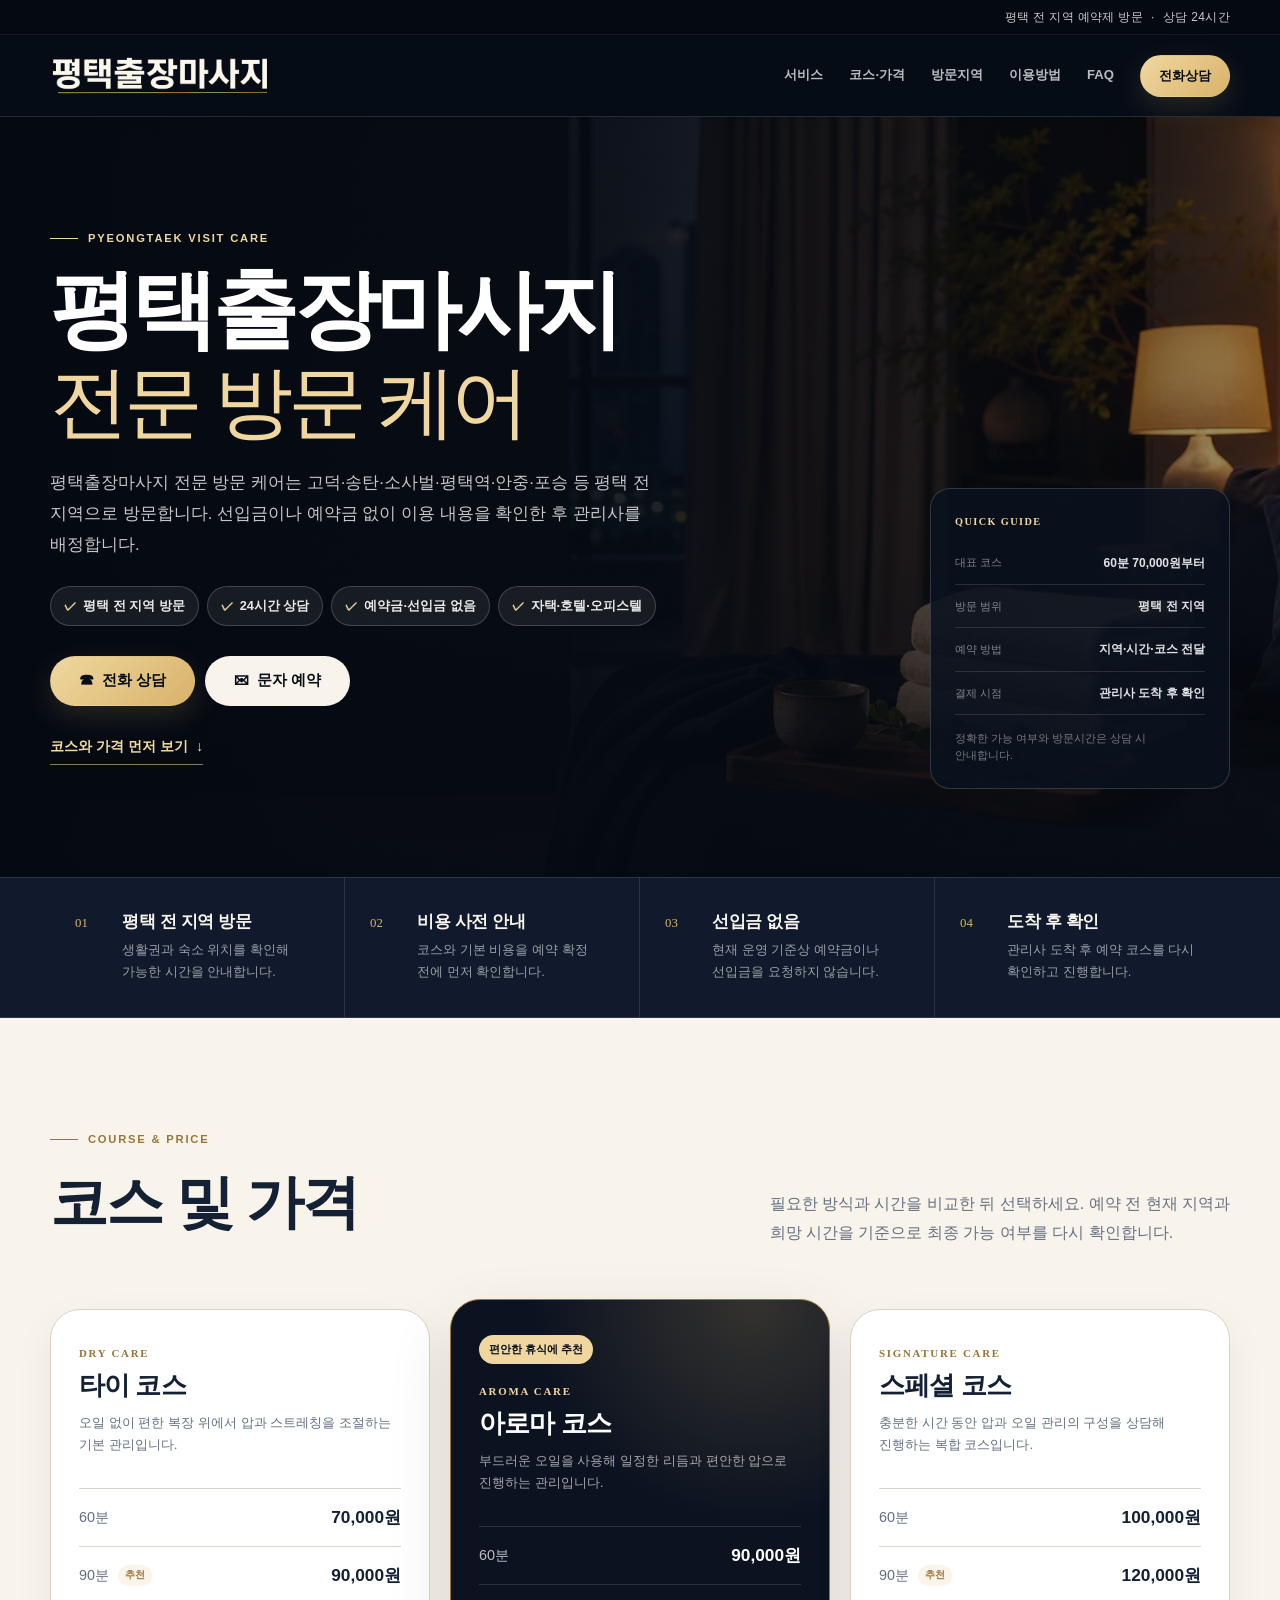
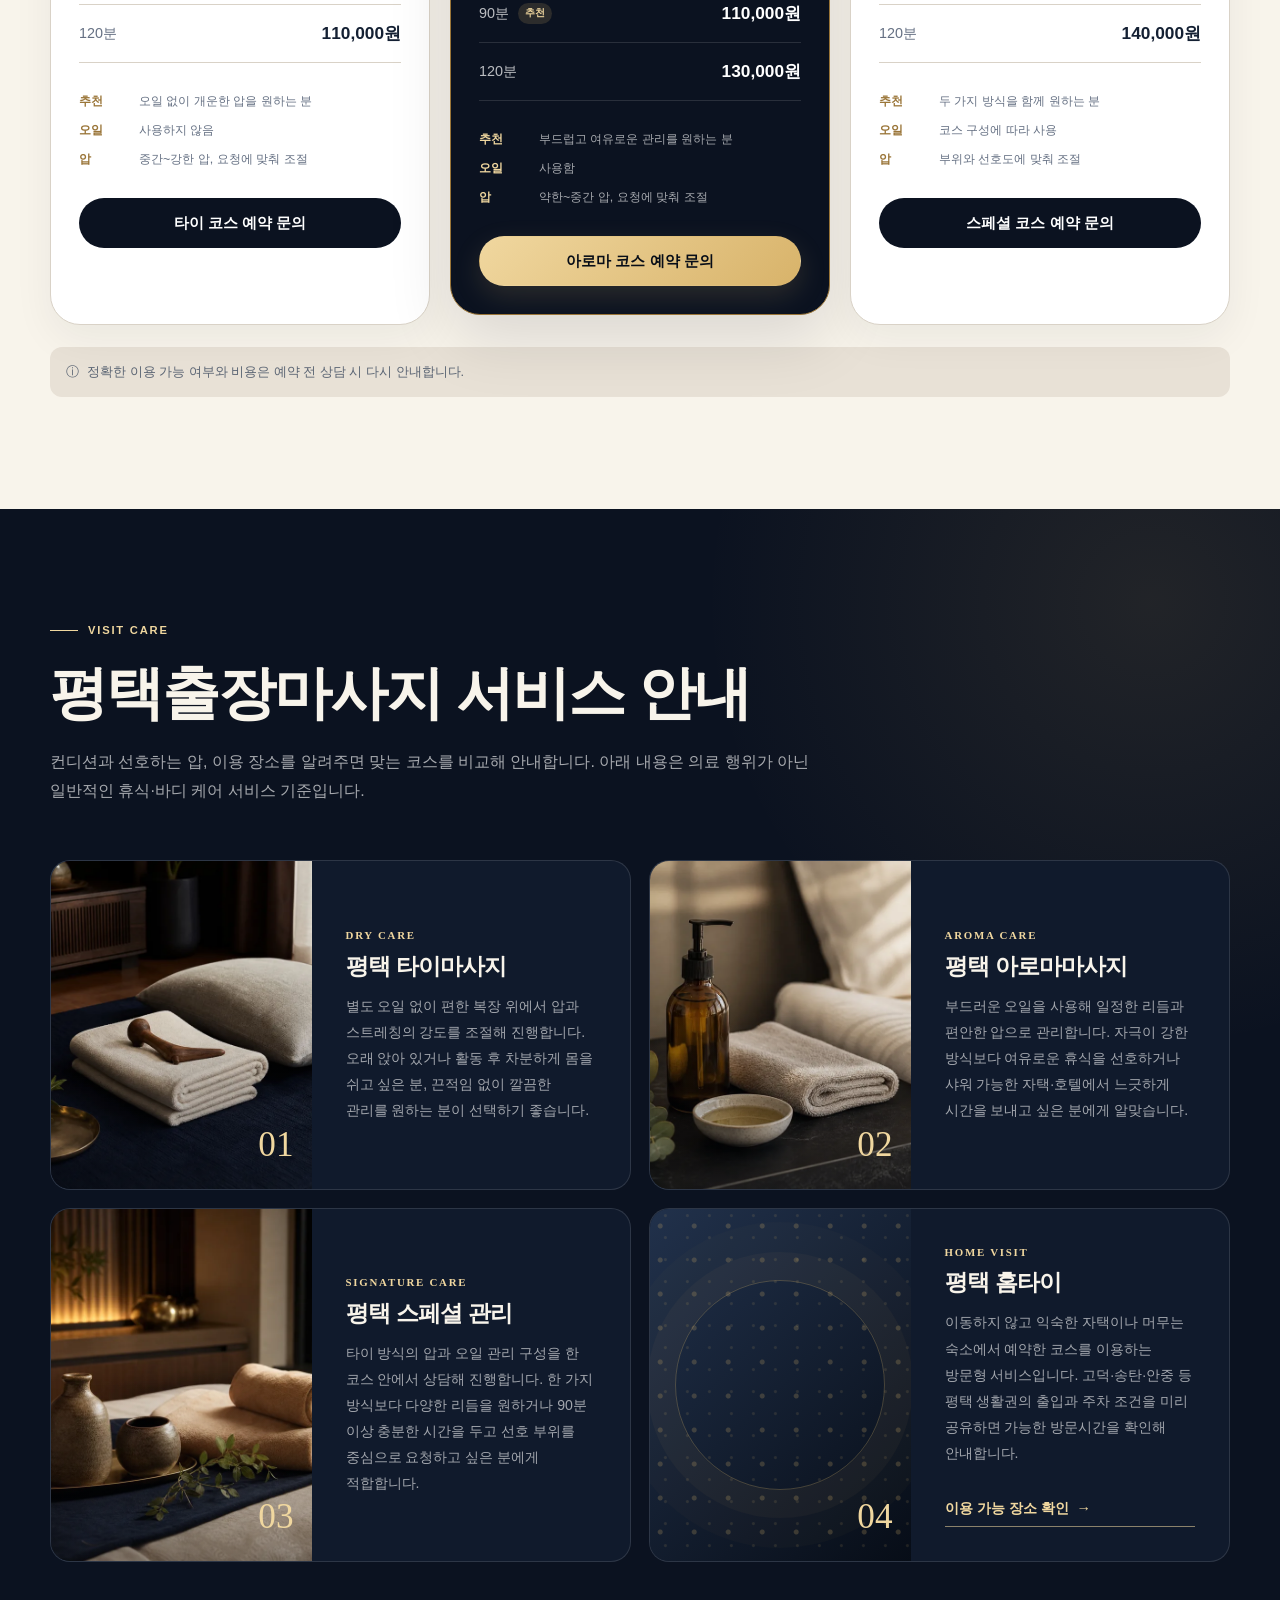
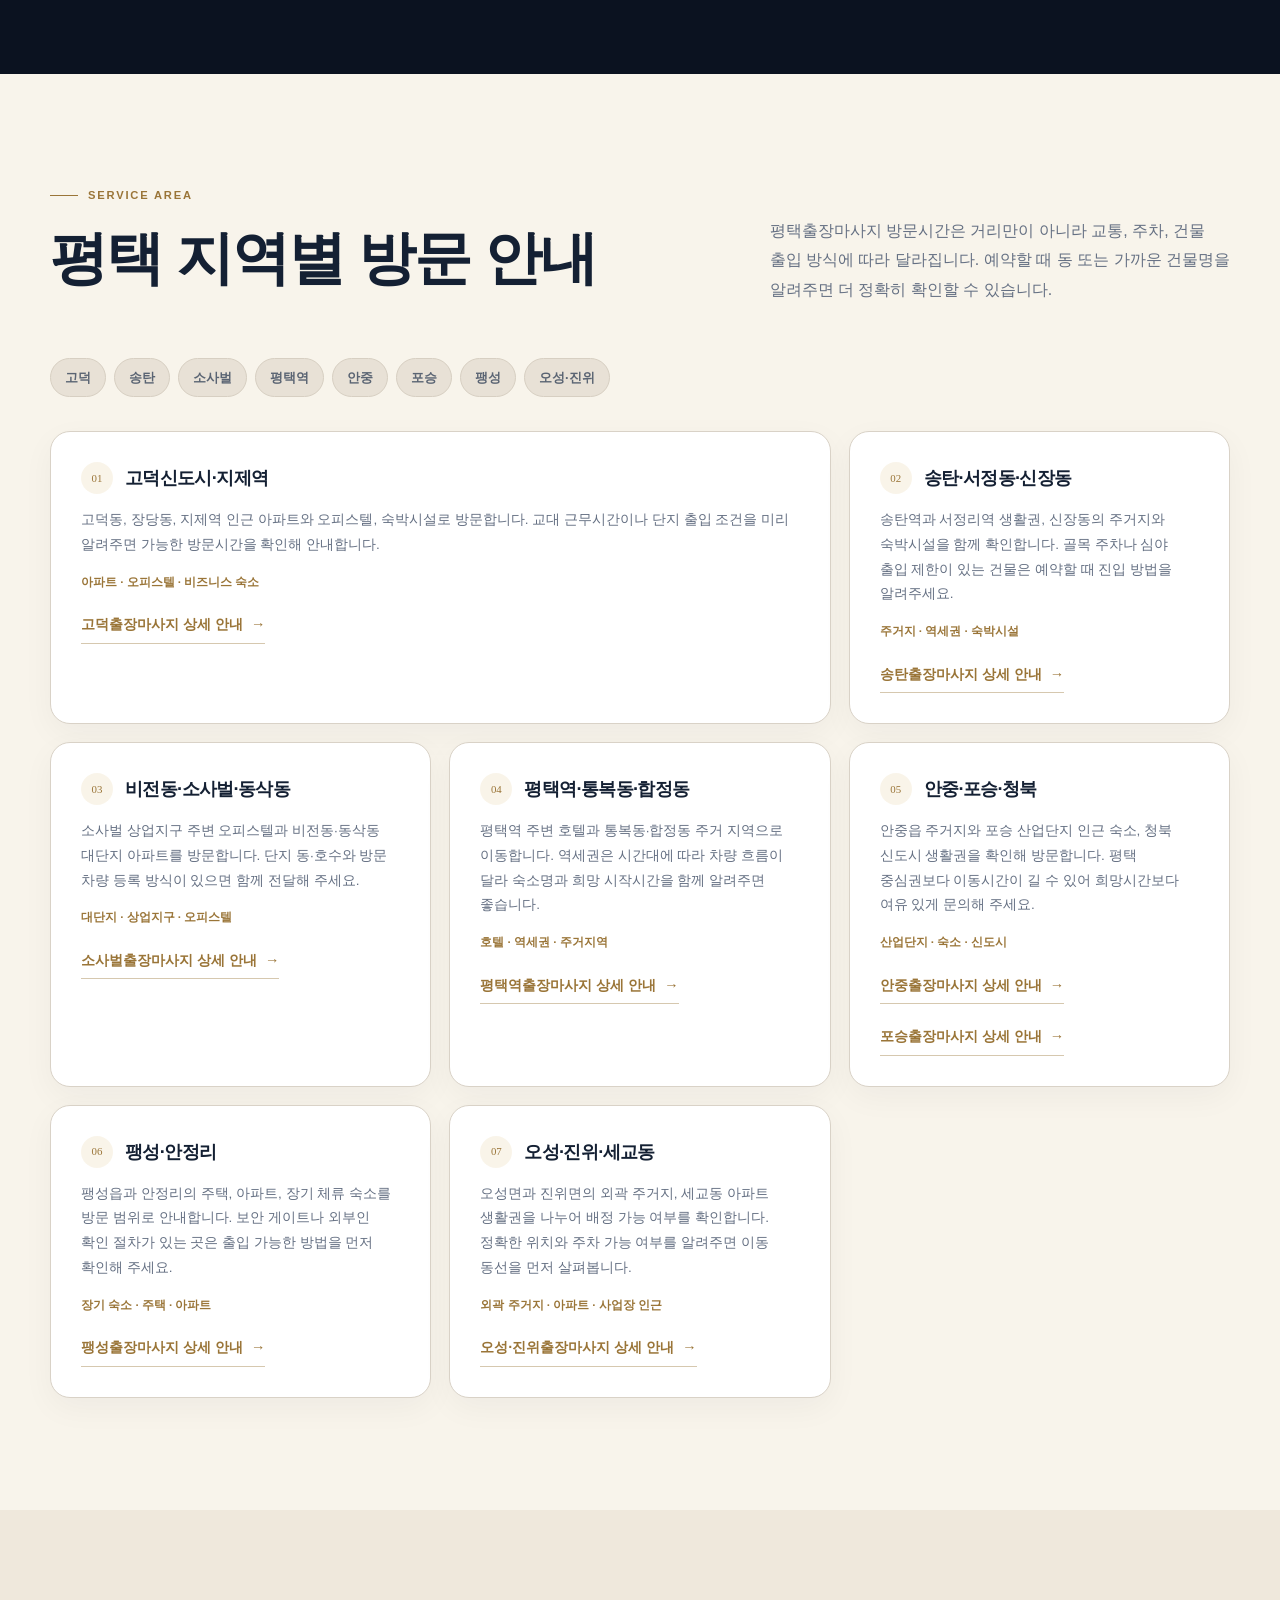
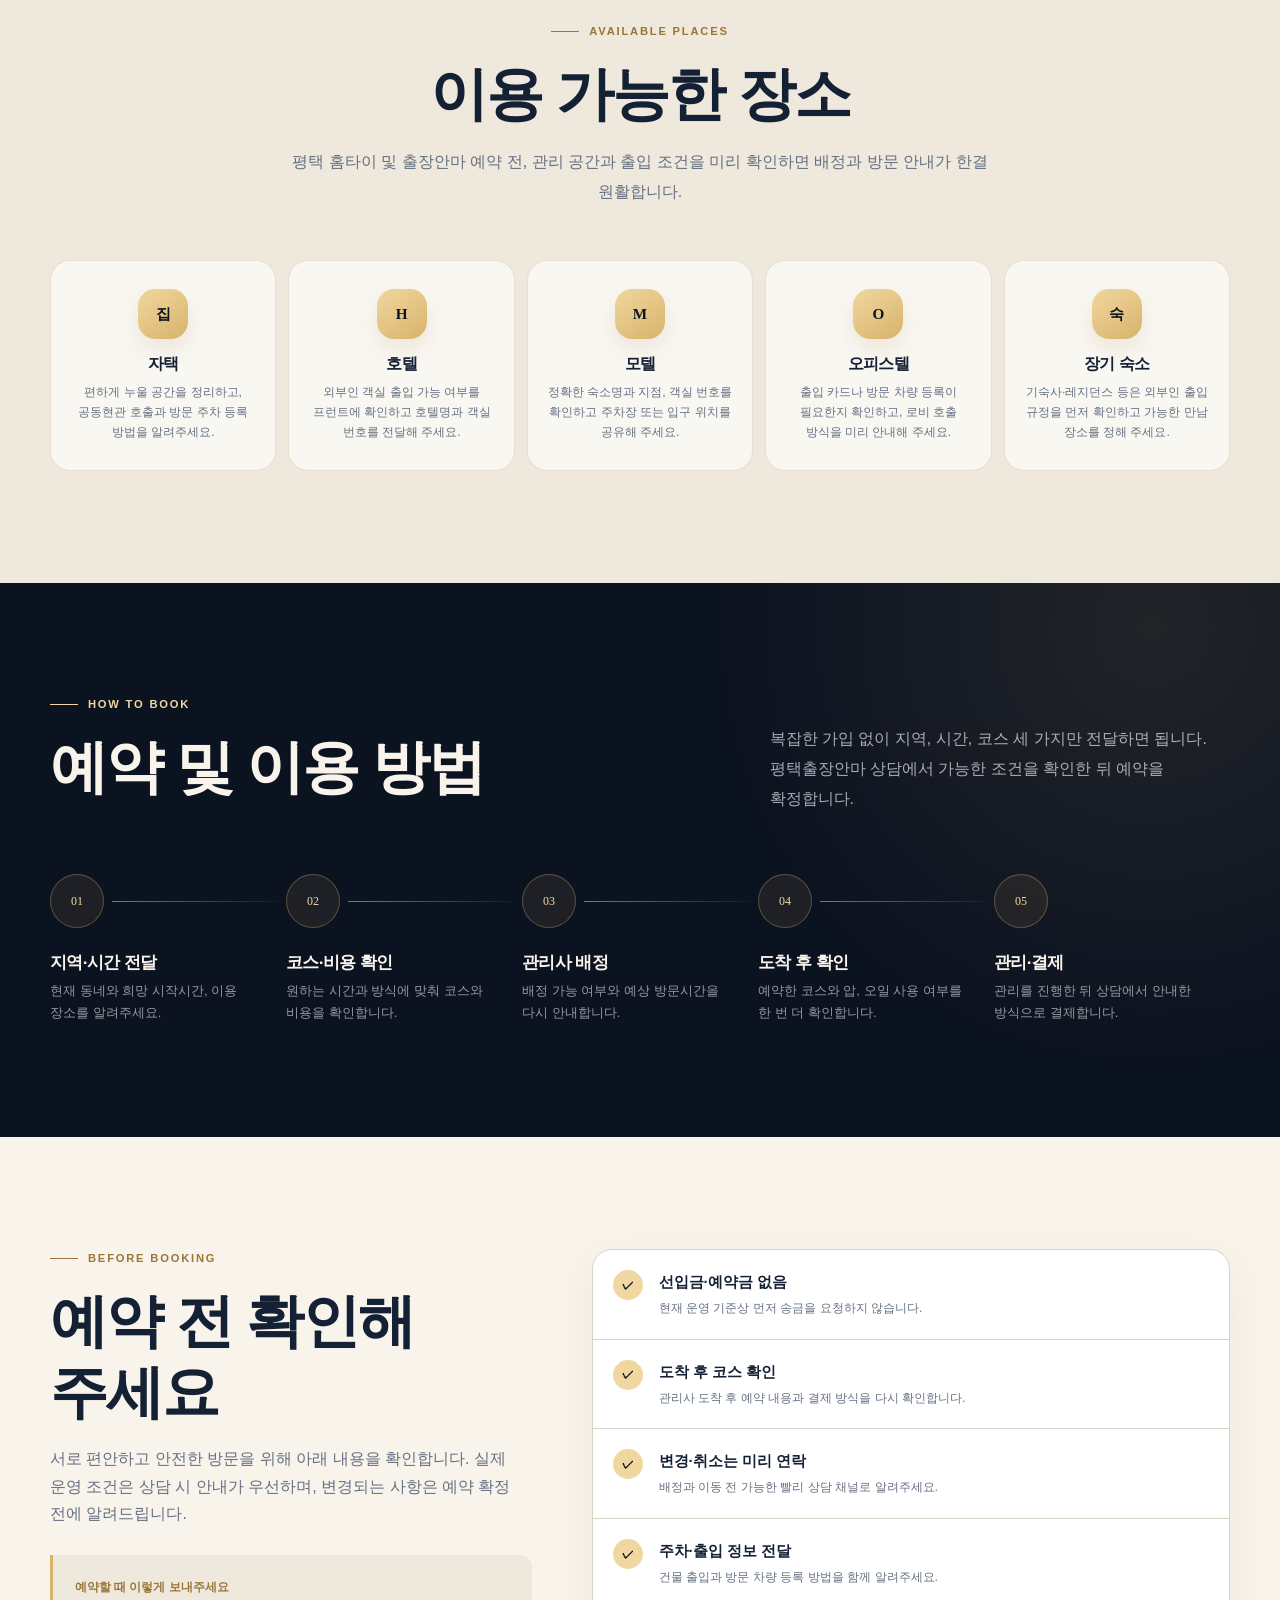
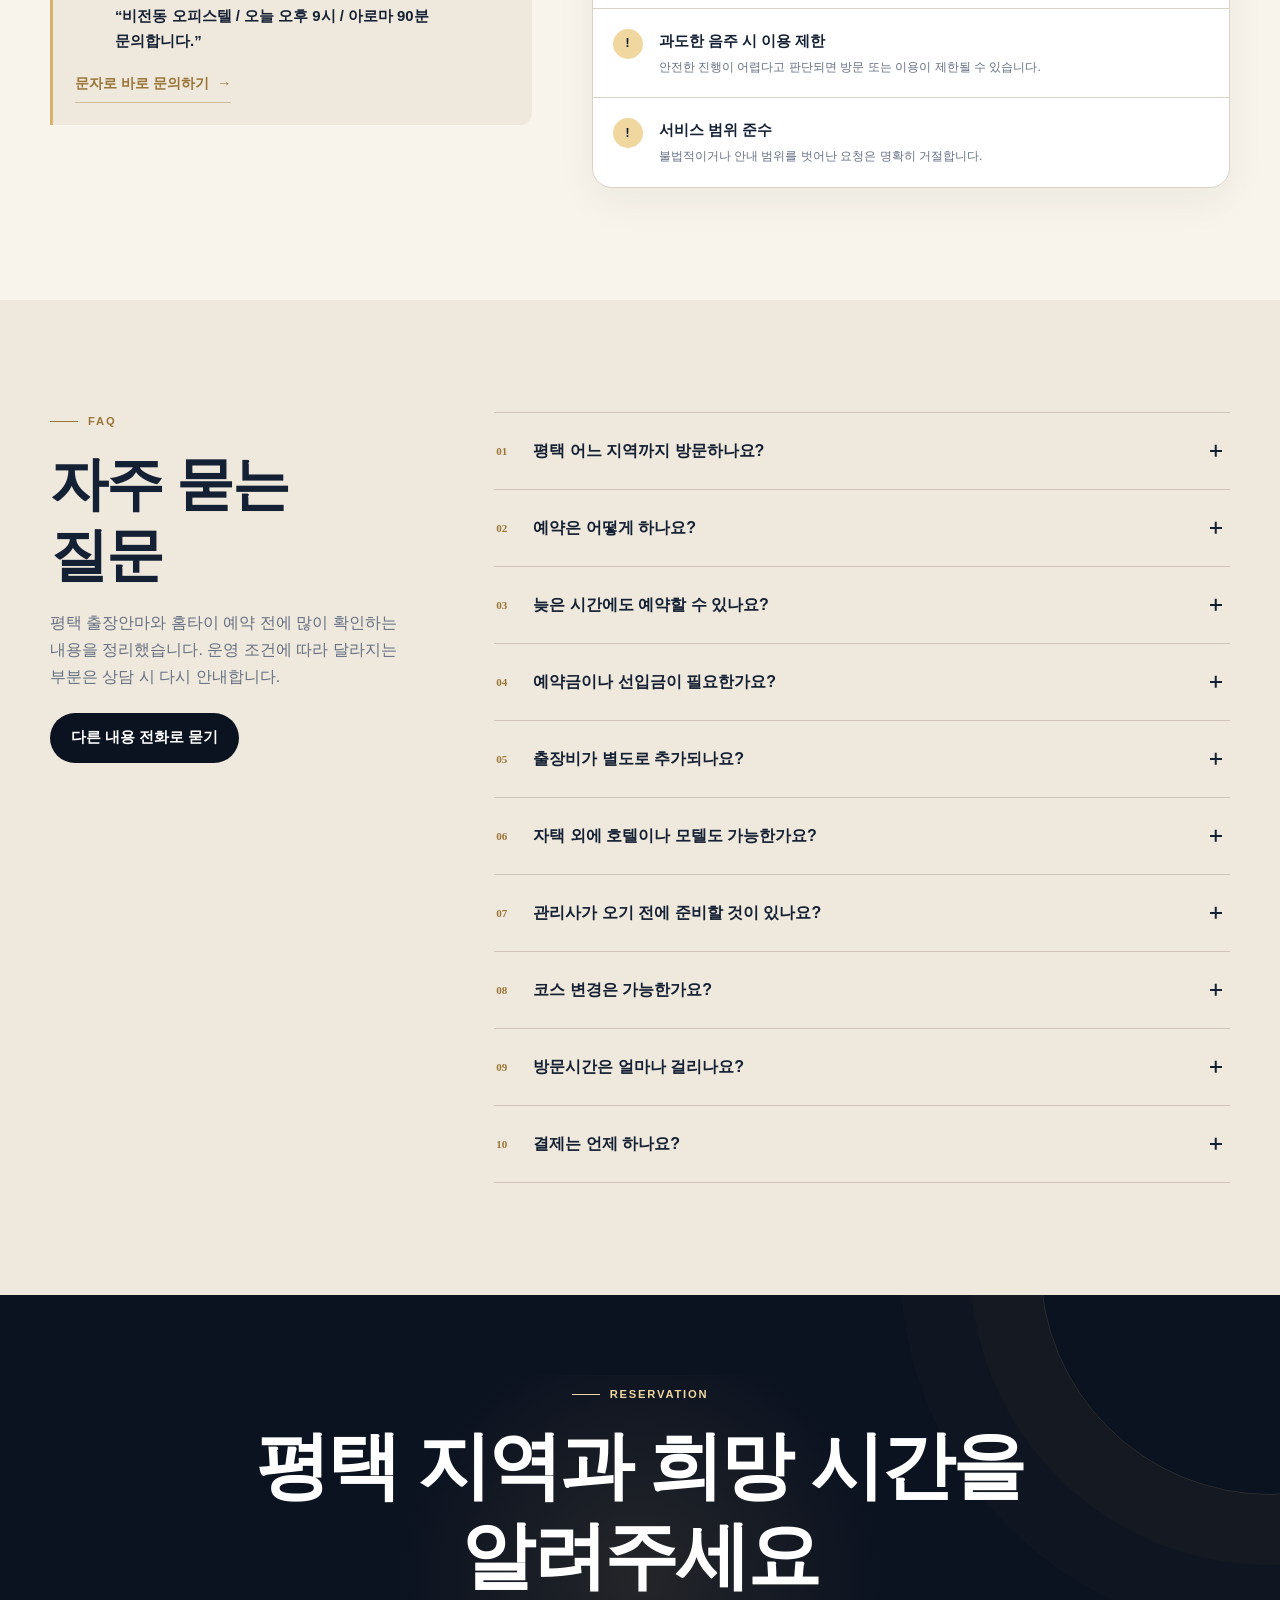
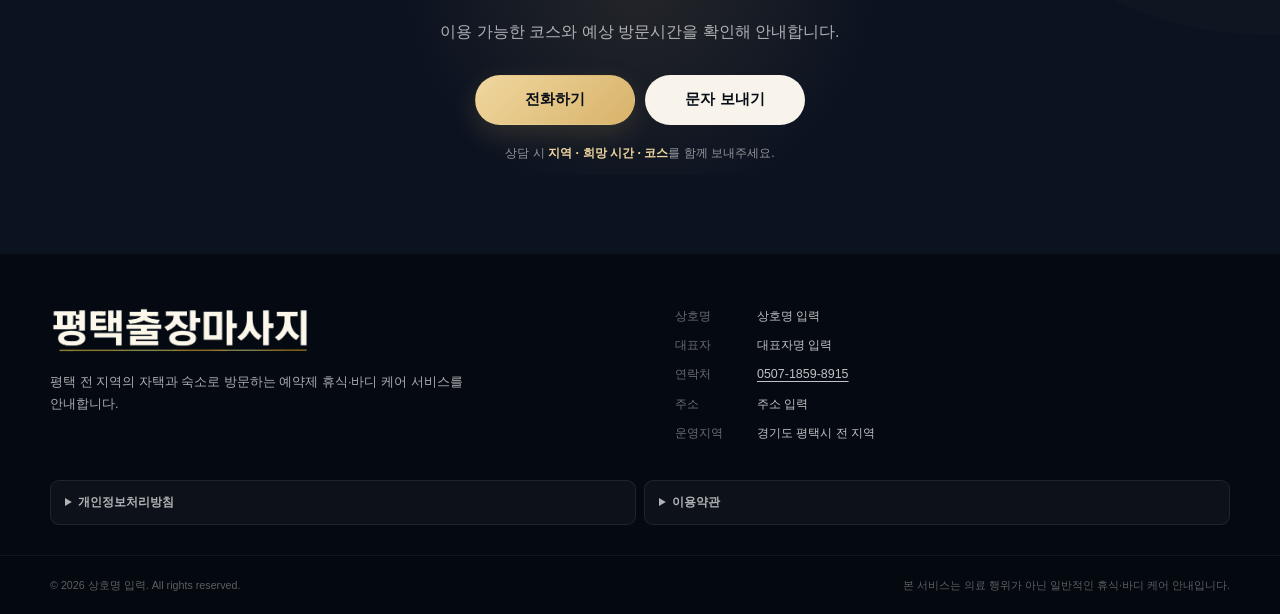
==== index.html @ 3d98370f "Use ptvisitcare.kr as primary domain" ====
<!doctype html>
<html lang="ko">
<head>
  <meta charset="utf-8">
  <meta name="viewport" content="width=device-width, initial-scale=1">
  <title>평택출장마사지 | 고덕·송탄·안중 출장안마·홈타이</title>
  <meta name="description" content="평택출장마사지 전문 방문 케어. 고덕, 송탄, 소사벌, 평택역, 안중, 포승 등 평택 전 지역으로 방문하며 코스와 비용, 이용 절차를 예약 전에 안내합니다.">
  <meta name="robots" content="index, follow, max-image-preview:large">
  <meta name="theme-color" content="#0b1220">
  <meta name="format-detection" content="telephone=no">
  <link rel="canonical" href="https://ptvisitcare.kr/">
  <link rel="alternate" hreflang="ko-KR" href="https://ptvisitcare.kr/">

  <meta property="og:type" content="website">
  <meta property="og:locale" content="ko_KR">
  <meta property="og:site_name" content="평택출장마사지">
  <meta property="og:title" content="평택출장마사지 | 고덕·송탄·안중 출장안마·홈타이">
  <meta property="og:description" content="평택 전 지역 방문 케어의 코스, 비용과 예약 절차를 한눈에 확인하세요.">
  <meta property="og:url" content="https://ptvisitcare.kr/">
  <meta property="og:image" content="https://ptvisitcare.kr/images/hero.webp">
  <meta property="og:image:width" content="1600">
  <meta property="og:image:height" content="900">
  <meta property="og:image:alt" content="딥 네이비 패브릭과 수건이 정돈된 차분한 방문 케어 공간">
  <meta name="twitter:card" content="summary_large_image">
  <meta name="twitter:title" content="평택출장마사지 전문 방문 케어">
  <meta name="twitter:description" content="평택 전 지역 방문, 코스와 비용 사전 안내, 예약금·선입금 없음.">
  <meta name="twitter:image" content="https://ptvisitcare.kr/images/hero.webp">

  <link rel="icon" href="favicon.svg" type="image/svg+xml">
  <link rel="manifest" href="manifest.webmanifest">
  <link rel="preload" href="images/hero.webp" as="image" type="image/webp" fetchpriority="high">
  <link rel="stylesheet" href="css/style.css?v=20260730-5">
  <script src="js/main.js?v=20260730-5" defer></script>

  <script type="application/ld+json" id="structured-data">
  {
    "@context": "https://schema.org",
    "@graph": [
      {
        "@type": "Organization",
        "@id": "https://ptvisitcare.kr/#organization",
        "name": "상호명 입력",
        "url": "https://ptvisitcare.kr/",
        "telephone": "0507-1859-8915",
        "address": {
          "@type": "PostalAddress",
          "streetAddress": "주소 입력",
          "addressLocality": "평택시",
          "addressRegion": "경기도",
          "addressCountry": "KR"
        }
      },
      {
        "@type": "WebSite",
        "@id": "https://ptvisitcare.kr/#website",
        "url": "https://ptvisitcare.kr/",
        "name": "평택출장마사지",
        "inLanguage": "ko-KR",
        "publisher": { "@id": "https://ptvisitcare.kr/#organization" }
      },
      {
        "@type": "Service",
        "@id": "https://ptvisitcare.kr/#service",
        "name": "평택출장마사지 방문 케어",
        "serviceType": "출장 마사지 및 방문 케어",
        "description": "고덕, 송탄, 소사벌, 평택역, 안중, 포승 등 평택 지역의 자택과 숙박시설로 방문하는 예약제 케어 서비스입니다.",
        "url": "https://ptvisitcare.kr/",
        "provider": { "@id": "https://ptvisitcare.kr/#organization" },
        "areaServed": {
          "@type": "City",
          "name": "평택시"
        },
        "audience": {
          "@type": "PeopleAudience",
          "requiredMinAge": 19
        }
      },
      {
        "@type": "FAQPage",
        "@id": "https://ptvisitcare.kr/#faq",
        "mainEntity": [
          {
            "@type": "Question",
            "name": "평택 어느 지역까지 방문하나요?",
            "acceptedAnswer": { "@type": "Answer", "text": "평택출장마사지의 기본 방문 범위는 고덕신도시, 송탄, 소사벌, 평택역, 안중, 포승을 포함한 평택 전 지역입니다. 외곽 지역은 현재 위치와 희망 시간을 알려주시면 가능 여부를 확인합니다." }
          },
          {
            "@type": "Question",
            "name": "예약은 어떻게 하나요?",
            "acceptedAnswer": { "@type": "Answer", "text": "전화 또는 문자로 현재 지역, 희망 시간, 원하는 코스를 전달해 주세요. 이용 가능 여부와 비용, 예상 방문시간을 확인한 뒤 예약을 확정합니다." }
          },
          {
            "@type": "Question",
            "name": "늦은 시간에도 예약할 수 있나요?",
            "acceptedAnswer": { "@type": "Answer", "text": "상담은 24시간 가능하도록 운영할 예정이며, 실제 방문 가능 여부는 시간대와 지역, 당일 배정 상황에 따라 달라질 수 있습니다. 늦은 시간에는 출입과 주차 조건도 함께 알려주세요." }
          },
          {
            "@type": "Question",
            "name": "예약금이나 선입금이 필요한가요?",
            "acceptedAnswer": { "@type": "Answer", "text": "현재 안내 기준으로 예약금과 선입금은 받지 않으며 관리사 도착 후 코스를 다시 확인합니다. 실제 결제 방식은 예약 상담 시 최종 안내를 확인해 주세요." }
          },
          {
            "@type": "Question",
            "name": "출장비가 별도로 추가되나요?",
            "acceptedAnswer": { "@type": "Answer", "text": "평택 기본 방문 지역의 비용 조건은 상담 시 코스 가격과 함께 안내합니다. 외곽이나 특수한 이동 조건이 있는 경우 추가 비용 여부를 예약 확정 전에 먼저 알려드립니다." }
          },
          {
            "@type": "Question",
            "name": "자택 외에 호텔이나 모텔도 가능한가요?",
            "acceptedAnswer": { "@type": "Answer", "text": "자택, 호텔, 모텔, 오피스텔과 장기 숙소에서 이용할 수 있습니다. 숙박시설은 외부인 출입 가능 여부와 객실 번호, 로비 호출 방법을 미리 확인해 주세요." }
          },
          {
            "@type": "Question",
            "name": "관리사가 오기 전에 준비할 것이 있나요?",
            "acceptedAnswer": { "@type": "Answer", "text": "편안히 이용할 수 있는 공간과 실내 온도를 준비하고, 주차 또는 출입 방법을 전달해 주세요. 아로마 코스라면 샤워 가능 여부와 오일 사용이 가능한 환경인지 확인하면 좋습니다." }
          },
          {
            "@type": "Question",
            "name": "코스 변경은 가능한가요?",
            "acceptedAnswer": { "@type": "Answer", "text": "배정과 준비 상황에 따라 방문 전에 코스를 변경할 수 있습니다. 시간 연장이나 오일 코스로의 변경을 원하면 관리사 출발 전 상담 채널로 요청해 주세요." }
          },
          {
            "@type": "Question",
            "name": "방문시간은 얼마나 걸리나요?",
            "acceptedAnswer": { "@type": "Answer", "text": "방문시간은 출발 위치, 교통, 기상, 관리사 배정 상황에 따라 달라집니다. 예약 시 예상 시간을 안내하고 이동 상황에 변동이 생기면 다시 알려드립니다." }
          },
          {
            "@type": "Question",
            "name": "결제는 언제 하나요?",
            "acceptedAnswer": { "@type": "Answer", "text": "현재 안내 기준은 관리사 도착 후 예약한 코스를 확인하고, 관리가 끝난 뒤 상담 시 안내된 방식으로 결제하는 것입니다. 가능한 결제 수단은 예약 전에 확인해 주세요." }
          }
        ]
      }
    ]
  }
  </script>
</head>
<body>
  <a class="skip-link" href="#main-content">본문 바로가기</a>
  <div class="site-notice" role="note">
    <div class="container site-notice__inner">
      <span>평택 전 지역 예약제 방문</span>
      <span aria-hidden="true">·</span>
      <span>상담 24시간</span>
    </div>
  </div>

  <header class="site-header" data-header>
    <div class="container header-inner">
      <a class="brand" href="#top" aria-label="평택출장마사지 홈">
        <img class="brand-logo" src="images/logo-pyeongtaek.png" width="1200" height="221" alt="평택출장마사지">
      </a>

      <button class="menu-toggle" type="button" aria-expanded="false" aria-controls="primary-navigation" aria-label="메뉴 열기" data-menu-toggle>
        <span></span><span></span><span></span>
      </button>

      <nav class="primary-nav" id="primary-navigation" aria-label="주요 메뉴" data-nav>
        <a href="#service">서비스</a>
        <a href="#price">코스·가격</a>
        <a href="#region">방문지역</a>
        <a href="#process">이용방법</a>
        <a href="#faq">FAQ</a>
        <a class="button button--small button--gold nav-call" href="tel:050718598915" data-action="phone-click">전화상담</a>
      </nav>
    </div>
  </header>

  <main id="main-content">
    <section class="hero" id="top" aria-labelledby="hero-title">
      <img class="hero-media" src="images/hero.webp" width="1600" height="900" alt="딥 네이비 패브릭과 수건이 정돈된 차분한 방문 케어 공간" fetchpriority="high" decoding="async">
      <div class="hero-shade" aria-hidden="true"></div>
      <div class="container hero-inner">
        <div class="hero-copy">
          <p class="eyebrow"><span></span> PYEONGTAEK VISIT CARE</p>
          <h1 id="hero-title">평택출장마사지<br><em>전문 방문 케어</em></h1>
          <p class="hero-lead">평택출장마사지 전문 방문 케어는 고덕·송탄·소사벌·평택역·안중·포승 등 평택 전 지역으로 방문합니다. 선입금이나 예약금 없이 이용 내용을 확인한 후 관리사를 배정합니다.</p>

          <ul class="hero-badges" aria-label="핵심 서비스 안내">
            <li>평택 전 지역 방문</li>
            <li>24시간 상담</li>
            <li>예약금·선입금 없음</li>
            <li>자택·호텔·오피스텔</li>
          </ul>

          <div class="hero-actions" aria-label="상담 방법">
            <a class="button button--gold" href="tel:050718598915" data-action="phone-click"><span aria-hidden="true">☎</span> 전화 상담</a>
            <a class="button button--light" href="sms:050718598915" data-action="sms-click"><span aria-hidden="true">✉</span> 문자 예약</a>
          </div>
          <a class="text-link" href="#price">코스와 가격 먼저 보기 <span aria-hidden="true">↓</span></a>
        </div>

        <aside class="hero-summary" aria-label="빠른 이용 안내">
          <p class="hero-summary__label">QUICK GUIDE</p>
          <dl>
            <div><dt>대표 코스</dt><dd>60분 70,000원부터</dd></div>
            <div><dt>방문 범위</dt><dd>평택 전 지역</dd></div>
            <div><dt>예약 방법</dt><dd>지역·시간·코스 전달</dd></div>
            <div><dt>결제 시점</dt><dd>관리사 도착 후 확인</dd></div>
          </dl>
          <p>정확한 가능 여부와 방문시간은 상담 시 안내합니다.</p>
        </aside>
      </div>
    </section>

    <section class="feature-strip" aria-label="서비스 핵심 특징">
      <h2 class="sr-only">방문 케어 핵심 이용 안내</h2>
      <div class="container feature-grid">
        <article class="feature-card">
          <span class="feature-number" aria-hidden="true">01</span>
          <h3>평택 전 지역 방문</h3>
          <p>생활권과 숙소 위치를 확인해 가능한 시간을 안내합니다.</p>
        </article>
        <article class="feature-card">
          <span class="feature-number" aria-hidden="true">02</span>
          <h3>비용 사전 안내</h3>
          <p>코스와 기본 비용을 예약 확정 전에 먼저 확인합니다.</p>
        </article>
        <article class="feature-card">
          <span class="feature-number" aria-hidden="true">03</span>
          <h3>선입금 없음</h3>
          <p>현재 운영 기준상 예약금이나 선입금을 요청하지 않습니다.</p>
        </article>
        <article class="feature-card">
          <span class="feature-number" aria-hidden="true">04</span>
          <h3>도착 후 확인</h3>
          <p>관리사 도착 후 예약 코스를 다시 확인하고 진행합니다.</p>
        </article>
      </div>
    </section>

    <section class="section section--light" id="price" aria-labelledby="price-title">
      <div class="container">
        <div class="section-heading section-heading--split">
          <div>
            <p class="eyebrow eyebrow--dark"><span></span> COURSE &amp; PRICE</p>
            <h2 id="price-title">코스 및 가격</h2>
          </div>
          <p>필요한 방식과 시간을 비교한 뒤 선택하세요. 예약 전 현재 지역과 희망 시간을 기준으로 최종 가능 여부를 다시 확인합니다.</p>
        </div>

        <!-- 운영자가 가격을 변경할 때 아래 세 개의 price-list 금액을 수정하세요. -->
        <div class="price-grid">
          <article class="price-card">
            <div class="price-card__top">
              <p class="price-kicker">DRY CARE</p>
              <h3>타이 코스</h3>
              <p>오일 없이 편한 복장 위에서 압과 스트레칭을 조절하는 기본 관리입니다.</p>
            </div>
            <ul class="price-list" aria-label="타이 코스 가격">
              <li><span>60분</span><strong>70,000원</strong></li>
              <li class="is-recommended"><span>90분 <small>추천</small></span><strong>90,000원</strong></li>
              <li><span>120분</span><strong>110,000원</strong></li>
            </ul>
            <dl class="course-meta">
              <div><dt>추천</dt><dd>오일 없이 개운한 압을 원하는 분</dd></div>
              <div><dt>오일</dt><dd>사용하지 않음</dd></div>
              <div><dt>압</dt><dd>중간~강한 압, 요청에 맞춰 조절</dd></div>
            </dl>
            <a class="button button--dark button--full" href="sms:050718598915" data-action="sms-click" data-course="타이 코스">타이 코스 예약 문의</a>
          </article>

          <article class="price-card price-card--featured">
            <div class="price-ribbon">편안한 휴식에 추천</div>
            <div class="price-card__top">
              <p class="price-kicker">AROMA CARE</p>
              <h3>아로마 코스</h3>
              <p>부드러운 오일을 사용해 일정한 리듬과 편안한 압으로 진행하는 관리입니다.</p>
            </div>
            <ul class="price-list" aria-label="아로마 코스 가격">
              <li><span>60분</span><strong>90,000원</strong></li>
              <li class="is-recommended"><span>90분 <small>추천</small></span><strong>110,000원</strong></li>
              <li><span>120분</span><strong>130,000원</strong></li>
            </ul>
            <dl class="course-meta">
              <div><dt>추천</dt><dd>부드럽고 여유로운 관리를 원하는 분</dd></div>
              <div><dt>오일</dt><dd>사용함</dd></div>
              <div><dt>압</dt><dd>약한~중간 압, 요청에 맞춰 조절</dd></div>
            </dl>
            <a class="button button--gold button--full" href="sms:050718598915" data-action="sms-click" data-course="아로마 코스">아로마 코스 예약 문의</a>
          </article>

          <article class="price-card">
            <div class="price-card__top">
              <p class="price-kicker">SIGNATURE CARE</p>
              <h3>스페셜 코스</h3>
              <p>충분한 시간 동안 압과 오일 관리의 구성을 상담해 진행하는 복합 코스입니다.</p>
            </div>
            <ul class="price-list" aria-label="스페셜 코스 가격">
              <li><span>60분</span><strong>100,000원</strong></li>
              <li class="is-recommended"><span>90분 <small>추천</small></span><strong>120,000원</strong></li>
              <li><span>120분</span><strong>140,000원</strong></li>
            </ul>
            <dl class="course-meta">
              <div><dt>추천</dt><dd>두 가지 방식을 함께 원하는 분</dd></div>
              <div><dt>오일</dt><dd>코스 구성에 따라 사용</dd></div>
              <div><dt>압</dt><dd>부위와 선호도에 맞춰 조절</dd></div>
            </dl>
            <a class="button button--dark button--full" href="sms:050718598915" data-action="sms-click" data-course="스페셜 코스">스페셜 코스 예약 문의</a>
          </article>
        </div>
        <p class="price-note"><span aria-hidden="true">ⓘ</span> 정확한 이용 가능 여부와 비용은 예약 전 상담 시 다시 안내합니다.</p>
      </div>
    </section>

    <section class="section section--navy" id="service" aria-labelledby="service-title">
      <div class="container">
        <div class="section-heading">
          <p class="eyebrow"><span></span> VISIT CARE</p>
          <h2 id="service-title">평택출장마사지 서비스 안내</h2>
          <p>컨디션과 선호하는 압, 이용 장소를 알려주면 맞는 코스를 비교해 안내합니다. 아래 내용은 의료 행위가 아닌 일반적인 휴식·바디 케어 서비스 기준입니다.</p>
        </div>

        <div class="service-grid">
          <article class="service-card">
            <div class="service-card__media">
              <img src="images/service-thai.webp" width="960" height="720" loading="lazy" decoding="async" alt="네이비 매트 위에 수건과 편안한 쿠션이 준비된 타이 관리 공간">
              <span>01</span>
            </div>
            <div class="service-card__body">
              <p class="service-label">DRY CARE</p>
              <h3>평택 타이마사지</h3>
              <p>별도 오일 없이 편한 복장 위에서 압과 스트레칭의 강도를 조절해 진행합니다. 오래 앉아 있거나 활동 후 차분하게 몸을 쉬고 싶은 분, 끈적임 없이 깔끔한 관리를 원하는 분이 선택하기 좋습니다.</p>
            </div>
          </article>

          <article class="service-card">
            <div class="service-card__media">
              <img src="images/service-aroma.webp" width="960" height="720" loading="lazy" decoding="async" alt="오일 보틀과 깨끗한 수건이 놓인 아로마 관리 준비 공간">
              <span>02</span>
            </div>
            <div class="service-card__body">
              <p class="service-label">AROMA CARE</p>
              <h3>평택 아로마마사지</h3>
              <p>부드러운 오일을 사용해 일정한 리듬과 편안한 압으로 관리합니다. 자극이 강한 방식보다 여유로운 휴식을 선호하거나 샤워 가능한 자택·호텔에서 느긋하게 시간을 보내고 싶은 분에게 알맞습니다.</p>
            </div>
          </article>

          <article class="service-card">
            <div class="service-card__media">
              <img src="images/service-special.webp" width="960" height="720" loading="lazy" decoding="async" alt="아이보리 수건과 골드 트레이가 정돈된 스페셜 관리 준비 공간">
              <span>03</span>
            </div>
            <div class="service-card__body">
              <p class="service-label">SIGNATURE CARE</p>
              <h3>평택 스페셜 관리</h3>
              <p>타이 방식의 압과 오일 관리 구성을 한 코스 안에서 상담해 진행합니다. 한 가지 방식보다 다양한 리듬을 원하거나 90분 이상 충분한 시간을 두고 선호 부위를 중심으로 요청하고 싶은 분에게 적합합니다.</p>
            </div>
          </article>

          <article class="service-card service-card--text">
            <div class="service-card__pattern" aria-hidden="true"><span>04</span></div>
            <div class="service-card__body">
              <p class="service-label">HOME VISIT</p>
              <h3>평택 홈타이</h3>
              <p>이동하지 않고 익숙한 자택이나 머무는 숙소에서 예약한 코스를 이용하는 방문형 서비스입니다. 고덕·송탄·안중 등 평택 생활권의 출입과 주차 조건을 미리 공유하면 가능한 방문시간을 확인해 안내합니다.</p>
              <a class="text-link" href="#place">이용 가능 장소 확인 <span aria-hidden="true">→</span></a>
            </div>
          </article>
        </div>
      </div>
    </section>

    <section class="section section--light" id="region" aria-labelledby="region-title">
      <div class="container">
        <div class="section-heading section-heading--split">
          <div>
            <p class="eyebrow eyebrow--dark"><span></span> SERVICE AREA</p>
            <h2 id="region-title">평택 지역별 방문 안내</h2>
          </div>
          <p>평택출장마사지 방문시간은 거리만이 아니라 교통, 주차, 건물 출입 방식에 따라 달라집니다. 예약할 때 동 또는 가까운 건물명을 알려주면 더 정확히 확인할 수 있습니다.</p>
        </div>

        <nav class="region-chips" aria-label="지역 바로가기">
          <a href="godeok/">고덕</a><a href="songtan/">송탄</a><a href="sosabeol/">소사벌</a><a href="pyeongtaek-station/">평택역</a><a href="anjung/">안중</a><a href="poseung/">포승</a><a href="paengseong/">팽성</a><a href="oseong-jinwi/">오성·진위</a>
        </nav>

        <div class="region-grid">
          <article class="region-card" id="godeok">
            <div class="region-card__heading"><span>01</span><h3>고덕신도시·지제역</h3></div>
            <p>고덕동, 장당동, 지제역 인근 아파트와 오피스텔, 숙박시설로 방문합니다. 교대 근무시간이나 단지 출입 조건을 미리 알려주면 가능한 방문시간을 확인해 안내합니다.</p>
            <p class="region-tags">아파트 · 오피스텔 · 비즈니스 숙소</p>
            <a class="text-link text-link--dark" href="godeok/">고덕출장마사지 상세 안내 <span aria-hidden="true">→</span></a>
          </article>
          <article class="region-card" id="songtan">
            <div class="region-card__heading"><span>02</span><h3>송탄·서정동·신장동</h3></div>
            <p>송탄역과 서정리역 생활권, 신장동의 주거지와 숙박시설을 함께 확인합니다. 골목 주차나 심야 출입 제한이 있는 건물은 예약할 때 진입 방법을 알려주세요.</p>
            <p class="region-tags">주거지 · 역세권 · 숙박시설</p>
            <a class="text-link text-link--dark" href="songtan/">송탄출장마사지 상세 안내 <span aria-hidden="true">→</span></a>
          </article>
          <article class="region-card" id="sosabeol">
            <div class="region-card__heading"><span>03</span><h3>비전동·소사벌·동삭동</h3></div>
            <p>소사벌 상업지구 주변 오피스텔과 비전동·동삭동 대단지 아파트를 방문합니다. 단지 동·호수와 방문 차량 등록 방식이 있으면 함께 전달해 주세요.</p>
            <p class="region-tags">대단지 · 상업지구 · 오피스텔</p>
            <a class="text-link text-link--dark" href="sosabeol/">소사벌출장마사지 상세 안내 <span aria-hidden="true">→</span></a>
          </article>
          <article class="region-card" id="pyeongtaek-station">
            <div class="region-card__heading"><span>04</span><h3>평택역·통복동·합정동</h3></div>
            <p>평택역 주변 호텔과 통복동·합정동 주거 지역으로 이동합니다. 역세권은 시간대에 따라 차량 흐름이 달라 숙소명과 희망 시작시간을 함께 알려주면 좋습니다.</p>
            <p class="region-tags">호텔 · 역세권 · 주거지역</p>
            <a class="text-link text-link--dark" href="pyeongtaek-station/">평택역출장마사지 상세 안내 <span aria-hidden="true">→</span></a>
          </article>
          <article class="region-card" id="anjung">
            <div class="region-card__heading"><span>05</span><h3>안중·포승·청북</h3></div>
            <p>안중읍 주거지와 포승 산업단지 인근 숙소, 청북 신도시 생활권을 확인해 방문합니다. 평택 중심권보다 이동시간이 길 수 있어 희망시간보다 여유 있게 문의해 주세요.</p>
            <p class="region-tags">산업단지 · 숙소 · 신도시</p>
            <a class="text-link text-link--dark" href="anjung/">안중출장마사지 상세 안내 <span aria-hidden="true">→</span></a>
            <a class="text-link text-link--dark" href="poseung/">포승출장마사지 상세 안내 <span aria-hidden="true">→</span></a>
          </article>
          <article class="region-card" id="paengseong">
            <div class="region-card__heading"><span>06</span><h3>팽성·안정리</h3></div>
            <p>팽성읍과 안정리의 주택, 아파트, 장기 체류 숙소를 방문 범위로 안내합니다. 보안 게이트나 외부인 확인 절차가 있는 곳은 출입 가능한 방법을 먼저 확인해 주세요.</p>
            <p class="region-tags">장기 숙소 · 주택 · 아파트</p>
            <a class="text-link text-link--dark" href="paengseong/">팽성출장마사지 상세 안내 <span aria-hidden="true">→</span></a>
          </article>
          <article class="region-card" id="oseong">
            <div class="region-card__heading"><span>07</span><h3>오성·진위·세교동</h3></div>
            <p>오성면과 진위면의 외곽 주거지, 세교동 아파트 생활권을 나누어 배정 가능 여부를 확인합니다. 정확한 위치와 주차 가능 여부를 알려주면 이동 동선을 먼저 살펴봅니다.</p>
            <p class="region-tags">외곽 주거지 · 아파트 · 사업장 인근</p>
            <a class="text-link text-link--dark" href="oseong-jinwi/">오성·진위출장마사지 상세 안내 <span aria-hidden="true">→</span></a>
          </article>
        </div>
      </div>
    </section>

    <section class="section section--cream" id="place" aria-labelledby="place-title">
      <div class="container">
        <div class="section-heading section-heading--center">
          <p class="eyebrow eyebrow--dark"><span></span> AVAILABLE PLACES</p>
          <h2 id="place-title">이용 가능한 장소</h2>
          <p>평택 홈타이 및 출장안마 예약 전, 관리 공간과 출입 조건을 미리 확인하면 배정과 방문 안내가 한결 원활합니다.</p>
        </div>
        <div class="place-grid">
          <article class="place-card"><span class="place-icon" aria-hidden="true">집</span><h3>자택</h3><p>편하게 누울 공간을 정리하고, 공동현관 호출과 방문 주차 등록 방법을 알려주세요.</p></article>
          <article class="place-card"><span class="place-icon" aria-hidden="true">H</span><h3>호텔</h3><p>외부인 객실 출입 가능 여부를 프런트에 확인하고 호텔명과 객실 번호를 전달해 주세요.</p></article>
          <article class="place-card"><span class="place-icon" aria-hidden="true">M</span><h3>모텔</h3><p>정확한 숙소명과 지점, 객실 번호를 확인하고 주차장 또는 입구 위치를 공유해 주세요.</p></article>
          <article class="place-card"><span class="place-icon" aria-hidden="true">O</span><h3>오피스텔</h3><p>출입 카드나 방문 차량 등록이 필요한지 확인하고, 로비 호출 방식을 미리 안내해 주세요.</p></article>
          <article class="place-card"><span class="place-icon" aria-hidden="true">숙</span><h3>장기 숙소</h3><p>기숙사·레지던스 등은 외부인 출입 규정을 먼저 확인하고 가능한 만남 장소를 정해 주세요.</p></article>
        </div>
      </div>
    </section>

    <section class="section section--navy process-section" id="process" aria-labelledby="process-title">
      <div class="container">
        <div class="section-heading section-heading--split">
          <div>
            <p class="eyebrow"><span></span> HOW TO BOOK</p>
            <h2 id="process-title">예약 및 이용 방법</h2>
          </div>
          <p>복잡한 가입 없이 지역, 시간, 코스 세 가지만 전달하면 됩니다. 평택출장안마 상담에서 가능한 조건을 확인한 뒤 예약을 확정합니다.</p>
        </div>
        <ol class="process-list">
          <li><span>01</span><div><h3>지역·시간 전달</h3><p>현재 동네와 희망 시작시간, 이용 장소를 알려주세요.</p></div></li>
          <li><span>02</span><div><h3>코스·비용 확인</h3><p>원하는 시간과 방식에 맞춰 코스와 비용을 확인합니다.</p></div></li>
          <li><span>03</span><div><h3>관리사 배정</h3><p>배정 가능 여부와 예상 방문시간을 다시 안내합니다.</p></div></li>
          <li><span>04</span><div><h3>도착 후 확인</h3><p>예약한 코스와 압, 오일 사용 여부를 한 번 더 확인합니다.</p></div></li>
          <li><span>05</span><div><h3>관리·결제</h3><p>관리를 진행한 뒤 상담에서 안내한 방식으로 결제합니다.</p></div></li>
        </ol>
      </div>
    </section>

    <section class="section section--light" id="booking-info" aria-labelledby="booking-title">
      <div class="container booking-layout">
        <div class="booking-copy">
          <p class="eyebrow eyebrow--dark"><span></span> BEFORE BOOKING</p>
          <h2 id="booking-title">예약 전 확인해 주세요</h2>
          <p>서로 편안하고 안전한 방문을 위해 아래 내용을 확인합니다. 실제 운영 조건은 상담 시 안내가 우선하며, 변경되는 사항은 예약 확정 전에 알려드립니다.</p>
          <div class="booking-contact">
            <p>예약할 때 이렇게 보내주세요</p>
            <blockquote>“비전동 오피스텔 / 오늘 오후 9시 / 아로마 90분 문의합니다.”</blockquote>
            <a class="text-link text-link--dark" href="sms:050718598915" data-action="sms-click">문자로 바로 문의하기 <span aria-hidden="true">→</span></a>
          </div>
        </div>
        <ul class="notice-list">
          <li><span aria-hidden="true">✓</span><div><strong>선입금·예약금 없음</strong><p>현재 운영 기준상 먼저 송금을 요청하지 않습니다.</p></div></li>
          <li><span aria-hidden="true">✓</span><div><strong>도착 후 코스 확인</strong><p>관리사 도착 후 예약 내용과 결제 방식을 다시 확인합니다.</p></div></li>
          <li><span aria-hidden="true">✓</span><div><strong>변경·취소는 미리 연락</strong><p>배정과 이동 전 가능한 빨리 상담 채널로 알려주세요.</p></div></li>
          <li><span aria-hidden="true">✓</span><div><strong>주차·출입 정보 전달</strong><p>건물 출입과 방문 차량 등록 방법을 함께 알려주세요.</p></div></li>
          <li><span aria-hidden="true">!</span><div><strong>과도한 음주 시 이용 제한</strong><p>안전한 진행이 어렵다고 판단되면 방문 또는 이용이 제한될 수 있습니다.</p></div></li>
          <li><span aria-hidden="true">!</span><div><strong>서비스 범위 준수</strong><p>불법적이거나 안내 범위를 벗어난 요청은 명확히 거절합니다.</p></div></li>
        </ul>
      </div>
    </section>

    <section class="section section--cream" id="faq" aria-labelledby="faq-title">
      <div class="container faq-layout">
        <div class="faq-intro">
          <p class="eyebrow eyebrow--dark"><span></span> FAQ</p>
          <h2 id="faq-title">자주 묻는 질문</h2>
          <p>평택 출장안마와 홈타이 예약 전에 많이 확인하는 내용을 정리했습니다. 운영 조건에 따라 달라지는 부분은 상담 시 다시 안내합니다.</p>
          <a class="button button--dark" href="tel:050718598915" data-action="phone-click">다른 내용 전화로 묻기</a>
        </div>
        <div class="faq-list" data-accordion>
          <details>
            <summary><span>01</span>평택 어느 지역까지 방문하나요?<i aria-hidden="true"></i></summary>
            <!-- 운영 조건에 맞게 아래 답변을 수정하세요. JSON-LD의 같은 답변도 함께 수정해야 합니다. -->
            <div><p>평택출장마사지의 기본 방문 범위는 고덕신도시, 송탄, 소사벌, 평택역, 안중, 포승을 포함한 평택 전 지역입니다. 외곽 지역은 현재 위치와 희망 시간을 알려주시면 가능 여부를 확인합니다.</p></div>
          </details>
          <details>
            <summary><span>02</span>예약은 어떻게 하나요?<i aria-hidden="true"></i></summary>
            <!-- 운영자 수정 가능: 연락 채널과 필수 전달 정보를 실제 기준에 맞추세요. -->
            <div><p>전화 또는 문자로 현재 지역, 희망 시간, 원하는 코스를 전달해 주세요. 이용 가능 여부와 비용, 예상 방문시간을 확인한 뒤 예약을 확정합니다.</p></div>
          </details>
          <details>
            <summary><span>03</span>늦은 시간에도 예약할 수 있나요?<i aria-hidden="true"></i></summary>
            <!-- 운영자 수정 가능: 실제 상담·방문 가능 시간을 확정 후 수정하세요. -->
            <div><p>상담은 24시간 가능하도록 운영할 예정이며, 실제 방문 가능 여부는 시간대와 지역, 당일 배정 상황에 따라 달라질 수 있습니다. 늦은 시간에는 출입과 주차 조건도 함께 알려주세요.</p></div>
          </details>
          <details>
            <summary><span>04</span>예약금이나 선입금이 필요한가요?<i aria-hidden="true"></i></summary>
            <!-- 운영자 수정 가능: 실제 결제 정책이 바뀌면 본문 전체와 함께 수정하세요. -->
            <div><p>현재 안내 기준으로 예약금과 선입금은 받지 않으며 관리사 도착 후 코스를 다시 확인합니다. 실제 결제 방식은 예약 상담 시 최종 안내를 확인해 주세요.</p></div>
          </details>
          <details>
            <summary><span>05</span>출장비가 별도로 추가되나요?<i aria-hidden="true"></i></summary>
            <!-- 운영자 수정 가능: 기본 방문권역과 추가 비용 기준을 확정 후 명시하세요. -->
            <div><p>평택 기본 방문 지역의 비용 조건은 상담 시 코스 가격과 함께 안내합니다. 외곽이나 특수한 이동 조건이 있는 경우 추가 비용 여부를 예약 확정 전에 먼저 알려드립니다.</p></div>
          </details>
          <details>
            <summary><span>06</span>자택 외에 호텔이나 모텔도 가능한가요?<i aria-hidden="true"></i></summary>
            <!-- 운영자 수정 가능: 실제 이용 가능한 시설 범위를 확인하세요. -->
            <div><p>자택, 호텔, 모텔, 오피스텔과 장기 숙소에서 이용할 수 있습니다. 숙박시설은 외부인 출입 가능 여부와 객실 번호, 로비 호출 방법을 미리 확인해 주세요.</p></div>
          </details>
          <details>
            <summary><span>07</span>관리사가 오기 전에 준비할 것이 있나요?<i aria-hidden="true"></i></summary>
            <!-- 운영자 수정 가능: 제공 물품과 고객 준비물을 실제 운영 방식에 맞추세요. -->
            <div><p>편안히 이용할 수 있는 공간과 실내 온도를 준비하고, 주차 또는 출입 방법을 전달해 주세요. 아로마 코스라면 샤워 가능 여부와 오일 사용이 가능한 환경인지 확인하면 좋습니다.</p></div>
          </details>
          <details>
            <summary><span>08</span>코스 변경은 가능한가요?<i aria-hidden="true"></i></summary>
            <!-- 운영자 수정 가능: 변경 가능 시점과 조건을 확정 후 수정하세요. -->
            <div><p>배정과 준비 상황에 따라 방문 전에 코스를 변경할 수 있습니다. 시간 연장이나 오일 코스로의 변경을 원하면 관리사 출발 전 상담 채널로 요청해 주세요.</p></div>
          </details>
          <details>
            <summary><span>09</span>방문시간은 얼마나 걸리나요?<i aria-hidden="true"></i></summary>
            <!-- 운영자 수정 가능: 도착 보장 표현 대신 실제 안내 방식을 유지하세요. -->
            <div><p>방문시간은 출발 위치, 교통, 기상, 관리사 배정 상황에 따라 달라집니다. 예약 시 예상 시간을 안내하고 이동 상황에 변동이 생기면 다시 알려드립니다.</p></div>
          </details>
          <details>
            <summary><span>10</span>결제는 언제 하나요?<i aria-hidden="true"></i></summary>
            <!-- 운영자 수정 가능: 실제 결제 시점과 가능한 수단을 확정 후 수정하세요. -->
            <div><p>현재 안내 기준은 관리사 도착 후 예약한 코스를 확인하고, 관리가 끝난 뒤 상담 시 안내된 방식으로 결제하는 것입니다. 가능한 결제 수단은 예약 전에 확인해 주세요.</p></div>
          </details>
        </div>
      </div>
    </section>

    <section class="final-cta" aria-labelledby="final-title">
      <div class="final-cta__glow" aria-hidden="true"></div>
      <div class="container final-cta__inner">
        <p class="eyebrow"><span></span> RESERVATION</p>
        <h2 id="final-title">평택 지역과 희망 시간을<br>알려주세요</h2>
        <p>이용 가능한 코스와 예상 방문시간을 확인해 안내합니다.</p>
        <div class="final-actions">
          <a class="button button--gold" href="tel:050718598915" data-action="phone-click">전화하기</a>
          <a class="button button--light" href="sms:050718598915" data-action="sms-click">문자 보내기</a>
        </div>
        <p class="final-note">상담 시 <strong>지역 · 희망 시간 · 코스</strong>를 함께 보내주세요.</p>
      </div>
    </section>
  </main>

  <footer class="site-footer">
    <div class="container footer-main">
      <div class="footer-brand">
        <a class="brand" href="#top" aria-label="평택출장마사지 페이지 처음으로">
          <img class="brand-logo" src="images/logo-pyeongtaek.png" width="1200" height="221" alt="평택출장마사지">
        </a>
        <p>평택 전 지역의 자택과 숙소로 방문하는 예약제 휴식·바디 케어 서비스를 안내합니다.</p>
      </div>
      <dl class="business-info">
        <!-- TODO: 실제 사업자 정보 확정 후 아래 placeholder와 JSON-LD를 함께 수정하세요. -->
        <div><dt>상호명</dt><dd data-config-business>상호명 입력</dd></div>
        <div><dt>대표자</dt><dd>대표자명 입력</dd></div>
        <div><dt>연락처</dt><dd><a href="tel:050718598915" data-action="phone-click" data-config-phone>0507-1859-8915</a></dd></div>
        <div><dt>주소</dt><dd>주소 입력</dd></div>
        <div><dt>운영지역</dt><dd>경기도 평택시 전 지역</dd></div>
      </dl>
    </div>
    <div class="container footer-legal">
      <details id="privacy">
        <summary>개인정보처리방침</summary>
        <!-- TODO: 실제 수집 항목, 보유 기간, 책임자 정보를 반영한 법률 검토본으로 교체하세요. -->
        <p>개인정보처리방침 내용 입력. 상담 과정에서 수집하는 정보와 이용 목적, 보유 기간, 파기 방법 및 문의처를 실제 운영 기준에 맞춰 작성하세요.</p>
      </details>
      <details id="terms">
        <summary>이용약관</summary>
        <!-- TODO: 실제 예약, 변경, 취소, 환불 기준을 반영한 약관으로 교체하세요. -->
        <p>이용약관 내용 입력. 서비스 범위와 예약 확정, 변경·취소, 결제 및 이용 제한 기준을 실제 운영 정책에 맞춰 작성하세요.</p>
      </details>
    </div>
    <div class="footer-bottom">
      <div class="container">
        <p>© <span data-current-year>2026</span> <span data-config-business>상호명 입력</span>. All rights reserved.</p>
        <p>본 서비스는 의료 행위가 아닌 일반적인 휴식·바디 케어 안내입니다.</p>
      </div>
    </div>
  </footer>

  <nav class="mobile-cta" aria-label="빠른 상담">
    <a href="tel:050718598915" data-action="phone-click"><span aria-hidden="true">☎</span>전화</a>
    <a href="sms:050718598915" data-action="sms-click"><span aria-hidden="true">✉</span>문자</a>
  </nav>
  <p class="sr-only" aria-live="polite" id="site-status"></p>
</body>
</html>
---- css/style.css ----
:root {
  --navy-950: #070d17;
  --navy-900: #0b1220;
  --navy-850: #101a2c;
  --navy-800: #152238;
  --navy-700: #21314b;
  --ivory: #f8f4eb;
  --cream: #efe8dc;
  --white: #ffffff;
  --ink: #142033;
  --muted: #657083;
  --line-dark: rgba(255, 255, 255, 0.12);
  --line-light: #d9d2c7;
  --gold: #d8b36a;
  --gold-light: #f0d79f;
  --gold-dark: #9a7538;
  --success: #91c4ae;
  --shadow: 0 24px 64px rgba(5, 12, 24, 0.12);
  --radius-sm: 12px;
  --radius: 20px;
  --radius-lg: 30px;
  --container: 1180px;
  --header-height: 72px;
}

*,
*::before,
*::after {
  box-sizing: border-box;
}

html {
  scroll-behavior: smooth;
  scroll-padding-top: 92px;
}

body {
  min-width: 320px;
  margin: 0;
  padding: 0 0 64px;
  overflow-x: hidden;
  color: var(--ink);
  background: var(--navy-950);
  font-family: Pretendard, "Noto Sans KR", "Apple SD Gothic Neo", Inter, -apple-system, BlinkMacSystemFont, "Segoe UI", sans-serif;
  font-size: 16px;
  line-height: 1.7;
  word-break: keep-all;
  -webkit-font-smoothing: antialiased;
}

body.nav-open {
  overflow: hidden;
}

img {
  display: block;
  max-width: 100%;
}

a {
  color: inherit;
  text-decoration: none;
}

button,
input,
textarea,
select {
  font: inherit;
}

button,
summary,
a {
  -webkit-tap-highlight-color: transparent;
  touch-action: manipulation;
}

:focus-visible {
  outline: 3px solid var(--gold-light);
  outline-offset: 4px;
}

::selection {
  color: var(--navy-950);
  background: var(--gold-light);
}

h1,
h2,
h3,
p,
ul,
ol,
dl,
blockquote {
  margin-top: 0;
}

h1,
h2,
h3 {
  line-height: 1.22;
  letter-spacing: -0.035em;
}

h2 {
  margin-bottom: 18px;
  font-size: clamp(2rem, 8vw, 3.65rem);
  font-weight: 750;
}

h3 {
  margin-bottom: 12px;
  font-size: 1.25rem;
}

p:last-child {
  margin-bottom: 0;
}

.container {
  width: min(100% - 36px, var(--container));
  margin-inline: auto;
}

.section {
  position: relative;
  padding: 86px 0;
}

.section--light {
  background: var(--ivory);
}

.section--cream {
  background: var(--cream);
}

.section--navy {
  color: var(--ivory);
  background:
    radial-gradient(circle at 90% 8%, rgba(216, 179, 106, 0.11), transparent 28rem),
    var(--navy-900);
}

.sr-only {
  position: absolute !important;
  width: 1px !important;
  height: 1px !important;
  padding: 0 !important;
  margin: -1px !important;
  overflow: hidden !important;
  clip: rect(0, 0, 0, 0) !important;
  white-space: nowrap !important;
  border: 0 !important;
}

.skip-link {
  position: fixed;
  z-index: 1000;
  top: 12px;
  left: 12px;
  padding: 10px 16px;
  color: var(--navy-950);
  background: var(--gold-light);
  border-radius: 8px;
  transform: translateY(-150%);
  transition: transform 0.2s ease;
}

.skip-link:focus {
  transform: translateY(0);
}

.site-notice {
  position: relative;
  z-index: 12;
  color: rgba(255, 255, 255, 0.78);
  background: #050a12;
  border-bottom: 1px solid rgba(255, 255, 255, 0.07);
  font-size: 0.75rem;
  letter-spacing: 0.03em;
}

.site-notice__inner {
  display: flex;
  justify-content: center;
  gap: 8px;
  min-height: 34px;
  align-items: center;
}

.site-header {
  position: sticky;
  z-index: 100;
  top: 0;
  height: var(--header-height);
  color: var(--white);
  background: rgba(7, 13, 23, 0.96);
  border-bottom: 1px solid var(--line-dark);
  transition: height 0.2s ease, background 0.2s ease, box-shadow 0.2s ease;
}

.site-header.is-scrolled {
  height: 64px;
  background: rgba(7, 13, 23, 0.97);
  box-shadow: 0 12px 30px rgba(0, 0, 0, 0.22);
}

.header-inner {
  display: flex;
  height: 100%;
  align-items: center;
  justify-content: space-between;
}

.brand {
  display: inline-flex;
  align-items: center;
  min-width: 0;
}

.brand-logo {
  display: block;
  width: clamp(168px, 45vw, 220px);
  height: auto;
}

.brand-mark {
  display: grid;
  flex: 0 0 36px;
  width: 36px;
  height: 36px;
  place-items: center;
  color: var(--navy-950);
  background: linear-gradient(145deg, var(--gold-light), var(--gold));
  border-radius: 50%;
  font-family: Georgia, "Times New Roman", serif;
  font-size: 1.1rem;
  font-weight: 700;
}

.brand-copy {
  display: flex;
  min-width: 0;
  flex-direction: column;
}

.brand-copy strong {
  overflow: hidden;
  font-size: 0.98rem;
  line-height: 1.25;
  letter-spacing: -0.03em;
  text-overflow: ellipsis;
  white-space: nowrap;
}

.brand-copy small {
  margin-top: 2px;
  color: var(--gold-light);
  font-size: 0.54rem;
  line-height: 1.2;
  letter-spacing: 0.16em;
}

.menu-toggle {
  display: grid;
  width: 44px;
  height: 44px;
  padding: 10px;
  place-content: center;
  gap: 5px;
  color: var(--white);
  background: transparent;
  border: 1px solid rgba(255, 255, 255, 0.22);
  border-radius: 11px;
  cursor: pointer;
}

.menu-toggle span {
  display: block;
  width: 20px;
  height: 1.5px;
  background: currentColor;
  transition: transform 0.2s ease, opacity 0.2s ease;
}

.menu-toggle[aria-expanded="true"] span:nth-child(1) {
  transform: translateY(6.5px) rotate(45deg);
}

.menu-toggle[aria-expanded="true"] span:nth-child(2) {
  opacity: 0;
}

.menu-toggle[aria-expanded="true"] span:nth-child(3) {
  transform: translateY(-6.5px) rotate(-45deg);
}

.primary-nav {
  position: absolute;
  top: calc(100% + 1px);
  left: 0;
  width: 100%;
  max-height: 0;
  padding: 0 18px;
  overflow: hidden;
  visibility: hidden;
  background: rgba(7, 13, 23, 0.99);
  border-bottom: 1px solid var(--line-dark);
  opacity: 0;
  transition: max-height 0.25s ease, opacity 0.2s ease, visibility 0.2s ease, padding 0.25s ease;
}

.primary-nav.is-open {
  max-height: calc(100vh - 90px);
  padding-block: 14px 24px;
  overflow-y: auto;
  visibility: visible;
  opacity: 1;
}

.primary-nav > a:not(.button) {
  display: flex;
  min-height: 50px;
  align-items: center;
  border-bottom: 1px solid var(--line-dark);
  font-size: 1rem;
}

.primary-nav .nav-call {
  margin-top: 16px;
}

.button {
  display: inline-flex;
  min-height: 50px;
  padding: 13px 20px;
  align-items: center;
  justify-content: center;
  gap: 8px;
  border: 1px solid transparent;
  border-radius: 999px;
  font-size: 0.92rem;
  font-weight: 720;
  line-height: 1.2;
  text-align: center;
  transition: transform 0.2s ease, box-shadow 0.2s ease, background 0.2s ease, border-color 0.2s ease;
}

.button:hover {
  transform: translateY(-2px);
}

.button--gold {
  color: var(--navy-950);
  background: linear-gradient(135deg, var(--gold-light), var(--gold));
  box-shadow: 0 10px 28px rgba(216, 179, 106, 0.16);
}

.button--gold:hover {
  box-shadow: 0 14px 34px rgba(216, 179, 106, 0.28);
}

.button--light {
  color: var(--navy-950);
  background: var(--ivory);
}

.button--ghost {
  color: var(--white);
  background: rgba(255, 255, 255, 0.06);
  border-color: rgba(255, 255, 255, 0.32);
}

.button--dark {
  color: var(--white);
  background: var(--navy-900);
}

.button--small {
  min-height: 42px;
  padding: 10px 18px;
  font-size: 0.82rem;
}

.button--full {
  width: 100%;
}

.text-link {
  display: inline-flex;
  padding-block: 6px;
  align-items: center;
  gap: 8px;
  color: var(--gold-light);
  border-bottom: 1px solid rgba(240, 215, 159, 0.55);
  font-size: 0.9rem;
  font-weight: 700;
}

.text-link--dark {
  color: var(--gold-dark);
  border-color: rgba(154, 117, 56, 0.4);
}

.eyebrow {
  display: flex;
  margin-bottom: 17px;
  align-items: center;
  gap: 10px;
  color: var(--gold-light);
  font-size: 0.7rem;
  font-weight: 800;
  letter-spacing: 0.16em;
}

.eyebrow span {
  width: 28px;
  height: 1px;
  background: currentColor;
}

.eyebrow--dark {
  color: var(--gold-dark);
}

.hero {
  position: relative;
  min-height: 760px;
  isolation: isolate;
  overflow: hidden;
  color: var(--white);
  background: linear-gradient(135deg, var(--navy-950), var(--navy-800));
}

.hero-media,
.hero-shade {
  position: absolute;
  z-index: -2;
  inset: 0;
  width: 100%;
  height: 100%;
}

.hero-media {
  object-fit: cover;
  object-position: 66% center;
}

.hero-shade {
  z-index: -1;
  background:
    linear-gradient(90deg, rgba(5, 10, 18, 0.98) 0%, rgba(5, 10, 18, 0.89) 48%, rgba(5, 10, 18, 0.38) 100%),
    linear-gradient(0deg, rgba(5, 10, 18, 0.72) 0%, transparent 42%);
}

.hero-inner {
  display: grid;
  min-height: 760px;
  padding-block: 78px 70px;
  align-items: center;
  gap: 42px;
}

.hero-copy {
  max-width: 700px;
}

.hero h1 {
  margin-bottom: 22px;
  font-size: clamp(2.65rem, 12vw, 5.4rem);
  font-weight: 760;
  line-height: 1.04;
  letter-spacing: -0.055em;
}

.hero h1 em {
  color: var(--gold-light);
  font-family: Georgia, "Times New Roman", serif;
  font-size: 0.92em;
  font-style: normal;
  font-weight: 500;
  letter-spacing: -0.06em;
}

.hero-lead {
  max-width: 650px;
  margin-bottom: 26px;
  color: rgba(255, 255, 255, 0.77);
  font-size: 1rem;
  line-height: 1.85;
}

.hero-badges {
  display: flex;
  padding: 0;
  margin: 0 0 30px;
  flex-wrap: wrap;
  gap: 8px;
  list-style: none;
}

.hero-badges li {
  padding: 7px 11px;
  color: rgba(255, 255, 255, 0.9);
  background: rgba(255, 255, 255, 0.07);
  border: 1px solid rgba(255, 255, 255, 0.18);
  border-radius: 999px;
  font-size: 0.75rem;
  font-weight: 650;
}

.hero-badges li::before {
  content: "✓";
  margin-right: 6px;
  color: var(--gold-light);
  font-weight: 900;
}

.hero-actions {
  display: grid;
  margin-bottom: 22px;
  grid-template-columns: repeat(2, minmax(0, 1fr));
  gap: 10px;
}

.hero-actions .button:first-child {
  grid-column: auto;
}

.hero-summary {
  display: none;
}

.feature-strip {
  color: var(--ivory);
  background: var(--navy-850);
  border-top: 1px solid var(--line-dark);
  border-bottom: 1px solid var(--line-dark);
}

.feature-grid {
  display: grid;
  grid-template-columns: 1fr;
}

.feature-card {
  position: relative;
  padding: 30px 4px 30px 60px;
  border-bottom: 1px solid var(--line-dark);
}

.feature-card:last-child {
  border-bottom: 0;
}

.feature-number {
  position: absolute;
  top: 31px;
  left: 4px;
  color: var(--gold);
  font-family: Georgia, serif;
  font-size: 0.8rem;
}

.feature-card h3 {
  margin-bottom: 7px;
  font-size: 1.05rem;
  letter-spacing: -0.02em;
}

.feature-card p {
  margin: 0;
  color: rgba(255, 255, 255, 0.58);
  font-size: 0.82rem;
  line-height: 1.65;
}

.section-heading {
  max-width: 760px;
  margin-bottom: 40px;
}

.section-heading > p:not(.eyebrow) {
  margin-bottom: 0;
  color: var(--muted);
  line-height: 1.85;
}

.section--navy .section-heading > p:not(.eyebrow) {
  color: rgba(255, 255, 255, 0.64);
}

.section-heading--center {
  margin-inline: auto;
  text-align: center;
}

.section-heading--center .eyebrow {
  justify-content: center;
}

.price-grid {
  display: grid;
  gap: 18px;
}

.price-card {
  position: relative;
  padding: 28px 22px 22px;
  overflow: hidden;
  background: var(--white);
  border: 1px solid var(--line-light);
  border-radius: var(--radius-lg);
  box-shadow: 0 14px 40px rgba(19, 28, 43, 0.06);
}

.price-card--featured {
  color: var(--white);
  background:
    radial-gradient(circle at 80% 0%, rgba(216, 179, 106, 0.2), transparent 14rem),
    var(--navy-900);
  border-color: var(--gold-dark);
  box-shadow: var(--shadow);
}

.price-ribbon {
  display: inline-flex;
  padding: 5px 10px;
  margin-bottom: 18px;
  color: var(--navy-950);
  background: var(--gold-light);
  border-radius: 999px;
  font-size: 0.7rem;
  font-weight: 800;
}

.price-kicker,
.service-label {
  margin-bottom: 7px;
  color: var(--gold-dark);
  font-family: Georgia, "Times New Roman", serif;
  font-size: 0.68rem;
  font-weight: 700;
  letter-spacing: 0.16em;
}

.price-card--featured .price-kicker,
.section--navy .service-label {
  color: var(--gold-light);
}

.price-card__top h3 {
  margin-bottom: 11px;
  font-size: 1.6rem;
}

.price-card__top > p:last-child {
  min-height: 52px;
  color: var(--muted);
  font-size: 0.84rem;
  line-height: 1.65;
}

.price-card--featured .price-card__top > p:last-child {
  color: rgba(255, 255, 255, 0.63);
}

.price-list {
  padding: 0;
  margin: 24px 0;
  list-style: none;
  border-top: 1px solid var(--line-light);
}

.price-card--featured .price-list {
  border-color: var(--line-dark);
}

.price-list li {
  display: flex;
  min-height: 58px;
  align-items: center;
  justify-content: space-between;
  gap: 12px;
  border-bottom: 1px solid var(--line-light);
}

.price-card--featured .price-list li {
  border-color: var(--line-dark);
}

.price-list span {
  color: var(--muted);
  font-size: 0.9rem;
}

.price-card--featured .price-list span {
  color: rgba(255, 255, 255, 0.72);
}

.price-list strong {
  font-size: 1.08rem;
}

.price-list small {
  display: inline-block;
  padding: 2px 7px;
  margin-left: 5px;
  color: var(--gold-dark);
  background: rgba(216, 179, 106, 0.14);
  border-radius: 999px;
  font-size: 0.62rem;
  font-weight: 800;
  vertical-align: 2px;
}

.price-card--featured .price-list small {
  color: var(--gold-light);
  background: rgba(216, 179, 106, 0.16);
}

.course-meta {
  margin-bottom: 24px;
}

.course-meta > div {
  display: grid;
  padding: 4px 0;
  grid-template-columns: 54px 1fr;
  gap: 6px;
  font-size: 0.78rem;
}

.course-meta dt {
  color: var(--gold-dark);
  font-weight: 800;
}

.price-card--featured .course-meta dt {
  color: var(--gold-light);
}

.course-meta dd {
  margin: 0;
  color: var(--muted);
}

.price-card--featured .course-meta dd {
  color: rgba(255, 255, 255, 0.64);
}

.price-note {
  display: flex;
  padding: 14px 16px;
  margin: 22px 0 0;
  align-items: flex-start;
  gap: 8px;
  color: #5a6473;
  background: #e8e1d6;
  border-radius: var(--radius-sm);
  font-size: 0.8rem;
}

.service-grid {
  display: grid;
  gap: 18px;
}

.service-card {
  overflow: hidden;
  background: var(--navy-850);
  border: 1px solid var(--line-dark);
  border-radius: var(--radius);
}

.service-card__media {
  position: relative;
  aspect-ratio: 4 / 3;
  overflow: hidden;
  background: linear-gradient(145deg, var(--navy-800), var(--navy-950));
}

.service-card__media::after {
  position: absolute;
  content: "";
  inset: 0;
  background: linear-gradient(0deg, rgba(5, 10, 18, 0.36), transparent 55%);
}

.service-card__media img {
  width: 100%;
  height: 100%;
  object-fit: cover;
  transition: transform 0.5s ease;
}

.service-card:hover .service-card__media img {
  transform: scale(1.025);
}

.service-card__media > span,
.service-card__pattern > span {
  position: absolute;
  z-index: 2;
  right: 18px;
  bottom: 14px;
  color: var(--gold-light);
  font-family: Georgia, serif;
  font-size: 2.2rem;
}

.service-card__body {
  padding: 24px 22px 27px;
}

.service-card__body h3 {
  margin-bottom: 13px;
  font-size: 1.45rem;
}

.service-card__body > p:last-of-type {
  color: rgba(255, 255, 255, 0.61);
  font-size: 0.88rem;
  line-height: 1.85;
}

.service-card__body .text-link {
  margin-top: 10px;
}

.service-card__pattern {
  position: relative;
  min-height: 190px;
  overflow: hidden;
  background:
    radial-gradient(circle at 30% 50%, rgba(216, 179, 106, 0.22) 0 2px, transparent 3px),
    radial-gradient(circle at 70% 30%, rgba(216, 179, 106, 0.12) 0 1px, transparent 2px),
    linear-gradient(135deg, var(--navy-700), var(--navy-950));
  background-size: 34px 34px, 22px 22px, auto;
}

.service-card__pattern::before {
  position: absolute;
  width: 210px;
  height: 210px;
  content: "";
  top: 50%;
  left: 50%;
  border: 1px solid rgba(216, 179, 106, 0.28);
  border-radius: 50%;
  transform: translate(-50%, -50%);
  box-shadow: 0 0 0 28px rgba(216, 179, 106, 0.04), 0 0 0 58px rgba(216, 179, 106, 0.025);
}

.region-chips {
  display: flex;
  padding-bottom: 6px;
  margin: -8px 0 28px;
  overflow-x: auto;
  gap: 8px;
  scrollbar-width: thin;
}

.region-chips a {
  flex: 0 0 auto;
  padding: 8px 14px;
  color: #5a6473;
  background: #e8e1d6;
  border: 1px solid #d7cfc2;
  border-radius: 999px;
  font-size: 0.8rem;
  font-weight: 700;
}

.region-chips a:hover {
  color: var(--navy-900);
  border-color: var(--gold-dark);
}

.region-chips a[aria-current="page"] {
  color: var(--white);
  background: var(--navy-800);
  border-color: var(--navy-800);
}

.region-grid {
  display: grid;
  gap: 14px;
}

.region-card {
  padding: 24px 20px;
  scroll-margin-top: 96px;
  background: var(--white);
  border: 1px solid var(--line-light);
  border-radius: var(--radius);
  box-shadow: 0 10px 32px rgba(19, 28, 43, 0.045);
}

.region-card__heading {
  display: flex;
  margin-bottom: 14px;
  align-items: center;
  gap: 12px;
}

.region-card__heading span {
  display: grid;
  flex: 0 0 32px;
  width: 32px;
  height: 32px;
  place-items: center;
  color: var(--gold-dark);
  background: rgba(216, 179, 106, 0.15);
  border-radius: 50%;
  font-family: Georgia, serif;
  font-size: 0.68rem;
}

.region-card h3 {
  margin: 0;
  font-size: 1.14rem;
}

.region-card > p:not(.region-tags) {
  margin-bottom: 15px;
  color: var(--muted);
  font-size: 0.85rem;
  line-height: 1.82;
}

.region-tags {
  margin: 0;
  color: var(--gold-dark);
  font-size: 0.72rem;
  font-weight: 750;
}

.region-card .text-link {
  margin-top: 14px;
  margin-right: 14px;
}

.place-grid {
  display: grid;
  grid-template-columns: repeat(2, 1fr);
  gap: 12px;
}

.place-card {
  padding: 24px 16px;
  background: rgba(255, 255, 255, 0.63);
  border: 1px solid rgba(154, 117, 56, 0.18);
  border-radius: var(--radius);
  text-align: center;
}

.place-card:last-child {
  grid-column: 1 / -1;
}

.place-icon {
  display: grid;
  width: 50px;
  height: 50px;
  margin: 0 auto 15px;
  place-items: center;
  color: var(--navy-900);
  background: linear-gradient(145deg, var(--gold-light), var(--gold));
  border-radius: 17px;
  font-family: Georgia, serif;
  font-size: 0.95rem;
  font-weight: 800;
  box-shadow: 0 10px 22px rgba(154, 117, 56, 0.12);
}

.place-card h3 {
  margin-bottom: 8px;
  font-size: 1rem;
}

.place-card p {
  color: var(--muted);
  font-size: 0.76rem;
  line-height: 1.65;
}

.process-list {
  padding: 0;
  margin: 0;
  list-style: none;
}

.process-list li {
  position: relative;
  display: grid;
  padding: 0 0 30px 0;
  grid-template-columns: 54px 1fr;
  gap: 15px;
}

.process-list li:not(:last-child)::after {
  position: absolute;
  width: 1px;
  content: "";
  top: 52px;
  bottom: 4px;
  left: 26px;
  background: linear-gradient(var(--gold-dark), rgba(216, 179, 106, 0.05));
}

.process-list > li > span {
  display: grid;
  width: 54px;
  height: 54px;
  place-items: center;
  color: var(--gold-light);
  background: rgba(216, 179, 106, 0.09);
  border: 1px solid rgba(216, 179, 106, 0.35);
  border-radius: 50%;
  font-family: Georgia, serif;
  font-size: 0.75rem;
}

.process-list h3 {
  margin: 2px 0 7px;
  font-size: 1.08rem;
}

.process-list p {
  color: rgba(255, 255, 255, 0.57);
  font-size: 0.82rem;
  line-height: 1.7;
}

.booking-layout {
  display: grid;
  gap: 38px;
}

.booking-copy > p:not(.eyebrow) {
  color: var(--muted);
}

.booking-contact {
  padding: 22px;
  margin-top: 28px;
  background: var(--cream);
  border-left: 3px solid var(--gold);
  border-radius: 0 var(--radius-sm) var(--radius-sm) 0;
}

.booking-contact > p:first-child {
  margin-bottom: 7px;
  color: var(--gold-dark);
  font-size: 0.73rem;
  font-weight: 800;
}

.booking-contact blockquote {
  margin-bottom: 11px;
  color: var(--ink);
  font-size: 0.93rem;
  font-weight: 650;
}

.notice-list {
  padding: 0;
  margin: 0;
  list-style: none;
  background: var(--white);
  border: 1px solid var(--line-light);
  border-radius: var(--radius);
  box-shadow: 0 14px 40px rgba(19, 28, 43, 0.055);
}

.notice-list li {
  display: grid;
  padding: 20px;
  grid-template-columns: 34px 1fr;
  gap: 12px;
  border-bottom: 1px solid var(--line-light);
}

.notice-list li:last-child {
  border-bottom: 0;
}

.notice-list li > span {
  display: grid;
  width: 30px;
  height: 30px;
  place-items: center;
  color: var(--navy-900);
  background: var(--gold-light);
  border-radius: 50%;
  font-size: 0.75rem;
  font-weight: 900;
}

.notice-list strong {
  display: block;
  margin-bottom: 4px;
  font-size: 0.92rem;
}

.notice-list p {
  color: var(--muted);
  font-size: 0.77rem;
  line-height: 1.6;
}

.faq-layout {
  display: grid;
  gap: 36px;
}

.faq-intro > p:not(.eyebrow) {
  margin-bottom: 23px;
  color: var(--muted);
}

.faq-list {
  border-top: 1px solid #cfc6b9;
}

.faq-list details {
  border-bottom: 1px solid #cfc6b9;
}

.faq-list summary {
  display: grid;
  min-height: 72px;
  padding: 17px 2px;
  align-items: center;
  grid-template-columns: 28px 1fr 22px;
  gap: 9px;
  cursor: pointer;
  font-size: 0.92rem;
  font-weight: 720;
  list-style: none;
}

.faq-list summary::-webkit-details-marker {
  display: none;
}

.faq-list summary > span {
  color: var(--gold-dark);
  font-family: Georgia, serif;
  font-size: 0.69rem;
}

.faq-list summary i {
  position: relative;
  display: block;
  width: 20px;
  height: 20px;
}

.faq-list summary i::before,
.faq-list summary i::after {
  position: absolute;
  width: 12px;
  height: 1.5px;
  content: "";
  top: 9px;
  left: 4px;
  background: var(--ink);
  transition: transform 0.2s ease;
}

.faq-list summary i::after {
  transform: rotate(90deg);
}

.faq-list details[open] summary i::after {
  transform: rotate(0deg);
}

.faq-list details[open] summary {
  color: var(--gold-dark);
}

.faq-list details > div {
  padding: 0 28px 22px 39px;
}

.faq-list details p {
  margin: 0;
  color: var(--muted);
  font-size: 0.83rem;
  line-height: 1.8;
}

.final-cta {
  position: relative;
  padding: 90px 0;
  overflow: hidden;
  isolation: isolate;
  color: var(--white);
  background: var(--navy-900);
}

.final-cta::before {
  position: absolute;
  z-index: -1;
  width: 460px;
  height: 460px;
  content: "";
  top: -260px;
  right: -220px;
  border: 1px solid rgba(216, 179, 106, 0.16);
  border-radius: 50%;
  box-shadow: 0 0 0 70px rgba(216, 179, 106, 0.025), 0 0 0 140px rgba(216, 179, 106, 0.018);
}

.final-cta__glow {
  position: absolute;
  z-index: -1;
  width: 600px;
  height: 400px;
  inset: 50% auto auto 50%;
  background: radial-gradient(circle, rgba(216, 179, 106, 0.12), transparent 68%);
  transform: translate(-50%, -50%);
}

.final-cta__inner {
  text-align: center;
}

.final-cta .eyebrow {
  justify-content: center;
}

.final-cta h2 {
  margin-bottom: 17px;
  font-size: clamp(2.25rem, 10vw, 4.6rem);
}

.final-cta__inner > p:not(.eyebrow, .final-note) {
  color: rgba(255, 255, 255, 0.66);
}

.final-actions {
  display: grid;
  max-width: 620px;
  margin: 30px auto 18px;
  grid-template-columns: repeat(2, minmax(0, 1fr));
  gap: 10px;
}

.final-note {
  color: rgba(255, 255, 255, 0.55);
  font-size: 0.78rem;
}

.final-note strong {
  color: var(--gold-light);
}

.site-footer {
  color: rgba(255, 255, 255, 0.66);
  background: #050a12;
}

.footer-main {
  display: grid;
  padding-block: 52px 36px;
  gap: 34px;
}

.footer-brand .brand {
  margin-bottom: 17px;
  color: var(--white);
}

.footer-brand .brand-logo {
  width: min(100%, 260px);
}

.footer-brand > p {
  max-width: 450px;
  font-size: 0.8rem;
  line-height: 1.75;
}

.business-info {
  display: grid;
  margin: 0;
  gap: 8px;
  font-size: 0.78rem;
}

.business-info > div {
  display: grid;
  grid-template-columns: 72px 1fr;
  gap: 10px;
}

.business-info dt {
  color: rgba(255, 255, 255, 0.4);
}

.business-info dd {
  margin: 0;
  color: rgba(255, 255, 255, 0.75);
}

.business-info a {
  text-decoration: underline;
  text-underline-offset: 3px;
}

.footer-legal {
  display: grid;
  padding-bottom: 30px;
  gap: 8px;
}

.footer-legal details {
  background: rgba(255, 255, 255, 0.035);
  border: 1px solid rgba(255, 255, 255, 0.08);
  border-radius: 9px;
}

.footer-legal summary {
  padding: 11px 14px;
  color: rgba(255, 255, 255, 0.68);
  cursor: pointer;
  font-size: 0.75rem;
  font-weight: 650;
}

.footer-legal details p {
  padding: 0 14px 14px;
  margin: 0;
  color: rgba(255, 255, 255, 0.45);
  font-size: 0.72rem;
  line-height: 1.7;
}

.footer-bottom {
  padding: 20px 0 82px;
  background: rgba(0, 0, 0, 0.16);
  border-top: 1px solid rgba(255, 255, 255, 0.06);
}

.footer-bottom .container {
  display: grid;
  gap: 5px;
}

.footer-bottom p {
  margin: 0;
  color: rgba(255, 255, 255, 0.35);
  font-size: 0.67rem;
}

.mobile-cta {
  position: fixed;
  z-index: 200;
  right: 0;
  bottom: 0;
  left: 0;
  display: grid;
  height: 64px;
  padding: 7px max(8px, env(safe-area-inset-right)) calc(7px + env(safe-area-inset-bottom)) max(8px, env(safe-area-inset-left));
  grid-template-columns: repeat(2, 1fr);
  gap: 5px;
  color: var(--white);
  background: rgba(5, 10, 18, 0.97);
  border-top: 1px solid rgba(255, 255, 255, 0.13);
  box-shadow: 0 -12px 30px rgba(0, 0, 0, 0.28);
}

.mobile-cta a {
  display: flex;
  min-width: 0;
  align-items: center;
  justify-content: center;
  gap: 6px;
  border-radius: 10px;
  font-size: 0.73rem;
  font-weight: 750;
}

.mobile-cta a:first-child {
  color: var(--navy-950);
  background: var(--gold);
}

.mobile-cta a:nth-child(2) {
  background: var(--navy-700);
}

@media (min-width: 560px) {
  .hero-actions,
  .final-actions {
    display: flex;
    flex-wrap: wrap;
  }

  .hero-actions .button:first-child {
    grid-column: auto;
  }

  .hero-actions .button {
    min-width: 145px;
  }

  .price-card,
  .service-card__body,
  .region-card {
    padding-inline: 28px;
  }

  .region-grid {
    grid-template-columns: repeat(2, minmax(0, 1fr));
  }

  .place-grid {
    grid-template-columns: repeat(3, 1fr);
  }

  .place-card:last-child {
    grid-column: auto;
  }

  .final-actions {
    justify-content: center;
  }
}

@media (min-width: 768px) {
  body {
    padding-bottom: 0;
  }

  .container {
    width: min(100% - 64px, var(--container));
  }

  .section {
    padding: 112px 0;
  }

  .site-notice__inner {
    justify-content: flex-end;
  }

  .hero-inner {
    min-height: 720px;
    padding-block: 88px;
  }

  .hero {
    min-height: 720px;
  }

  .hero-copy {
    max-width: 690px;
  }

  .hero-lead {
    font-size: 1.05rem;
  }

  .hero-badges li {
    padding: 8px 13px;
    font-size: 0.8rem;
  }

  .feature-grid {
    grid-template-columns: repeat(2, 1fr);
  }

  .feature-card {
    padding: 34px 28px 34px 72px;
  }

  .feature-card:nth-child(odd) {
    border-right: 1px solid var(--line-dark);
  }

  .feature-card:nth-last-child(-n + 2) {
    border-bottom: 0;
  }

  .feature-number {
    top: 35px;
    left: 25px;
  }

  .section-heading {
    margin-bottom: 54px;
  }

  .price-grid {
    grid-template-columns: repeat(2, minmax(0, 1fr));
  }

  .price-card--featured {
    transform: translateY(-10px);
  }

  .service-grid {
    grid-template-columns: repeat(2, minmax(0, 1fr));
  }

  .region-grid {
    gap: 18px;
  }

  .place-grid {
    grid-template-columns: repeat(5, 1fr);
  }

  .place-card {
    padding: 28px 18px;
  }

  .booking-layout {
    grid-template-columns: minmax(0, 0.86fr) minmax(0, 1.14fr);
    align-items: start;
    gap: 60px;
  }

  .faq-list summary {
    min-height: 76px;
    font-size: 1rem;
  }

  .footer-main {
    grid-template-columns: 1fr 1fr;
    gap: 70px;
  }

  .footer-legal {
    grid-template-columns: 1fr 1fr;
  }

  .footer-bottom {
    padding-bottom: 20px;
  }

  .footer-bottom .container {
    grid-template-columns: 1fr auto;
    align-items: center;
  }

  .mobile-cta {
    display: none;
  }
}

@media (min-width: 980px) {
  :root {
    --header-height: 82px;
  }

  .menu-toggle {
    display: none;
  }

  .primary-nav {
    position: static;
    display: flex;
    width: auto;
    max-height: none;
    padding: 0;
    align-items: center;
    gap: 26px;
    overflow: visible;
    visibility: visible;
    background: transparent;
    border: 0;
    opacity: 1;
  }

  .primary-nav > a:not(.button) {
    display: inline-flex;
    min-height: 44px;
    color: rgba(255, 255, 255, 0.72);
    border: 0;
    font-size: 0.82rem;
    font-weight: 650;
  }

  .primary-nav > a:not(.button):hover {
    color: var(--gold-light);
  }

  .primary-nav .nav-call {
    margin-top: 0;
  }

  .hero-inner {
    grid-template-columns: minmax(0, 1fr) 300px;
    gap: 60px;
  }

  .hero-summary {
    display: block;
    align-self: end;
    padding: 24px;
    background: rgba(10, 18, 31, 0.86);
    border: 1px solid rgba(255, 255, 255, 0.16);
    border-radius: var(--radius);
  }

  .hero-summary__label {
    margin-bottom: 11px;
    color: var(--gold-light);
    font-family: Georgia, serif;
    font-size: 0.64rem;
    font-weight: 800;
    letter-spacing: 0.14em;
  }

  .hero-summary dl {
    margin-bottom: 15px;
  }

  .hero-summary dl > div {
    display: flex;
    padding: 11px 0;
    align-items: center;
    justify-content: space-between;
    gap: 8px;
    border-bottom: 1px solid rgba(255, 255, 255, 0.12);
  }

  .hero-summary dt {
    color: rgba(255, 255, 255, 0.48);
    font-size: 0.7rem;
  }

  .hero-summary dd {
    margin: 0;
    color: rgba(255, 255, 255, 0.88);
    font-size: 0.75rem;
    font-weight: 700;
    text-align: right;
  }

  .hero-summary > p:last-child {
    color: rgba(255, 255, 255, 0.44);
    font-size: 0.66rem;
    line-height: 1.6;
  }

  .feature-grid {
    grid-template-columns: repeat(4, 1fr);
  }

  .feature-card {
    border-right: 1px solid var(--line-dark);
    border-bottom: 0;
  }

  .feature-card:last-child {
    border-right: 0;
  }

  .section-heading--split {
    display: grid;
    max-width: none;
    grid-template-columns: minmax(0, 1fr) minmax(380px, 0.72fr);
    align-items: end;
    gap: 80px;
  }

  .section-heading--split > p {
    padding-bottom: 7px;
  }

  .price-grid {
    grid-template-columns: repeat(3, minmax(0, 1fr));
    gap: 20px;
  }

  .price-card {
    padding: 34px 28px 28px;
  }

  .region-grid {
    grid-template-columns: repeat(3, minmax(0, 1fr));
  }

  .region-card:first-child {
    grid-column: span 2;
  }

  .process-list {
    display: grid;
    grid-template-columns: repeat(5, 1fr);
    gap: 0;
  }

  .process-list li {
    display: block;
    padding: 0 28px 0 0;
  }

  .process-list li:not(:last-child)::after {
    width: calc(100% - 70px);
    height: 1px;
    top: 27px;
    bottom: auto;
    left: 62px;
    background: linear-gradient(90deg, var(--gold-dark), rgba(216, 179, 106, 0.05));
  }

  .process-list > li > span {
    margin-bottom: 24px;
  }

  .faq-layout {
    grid-template-columns: minmax(280px, 0.65fr) minmax(0, 1.35fr);
    align-items: start;
    gap: 90px;
  }

  .faq-intro {
    position: sticky;
    top: 100px;
  }

  .final-actions .button {
    min-width: 160px;
  }
}

@media (min-width: 1200px) {
  .hero {
    min-height: 760px;
  }

  .hero-inner {
    min-height: 760px;
  }

  .hero-media {
    object-position: center;
  }

  .hero-copy {
    max-width: 760px;
  }

  .service-card {
    display: grid;
    grid-template-columns: 0.9fr 1.1fr;
    min-height: 330px;
  }

  .service-card__media {
    height: 100%;
    aspect-ratio: auto;
  }

  .service-card__body {
    display: flex;
    padding: 34px;
    flex-direction: column;
    justify-content: center;
  }

  .service-card__pattern {
    min-height: 100%;
  }

  .region-card {
    padding: 30px;
  }
}

@media (prefers-reduced-motion: reduce) {
  *,
  *::before,
  *::after {
    scroll-behavior: auto !important;
    transition-duration: 0.01ms !important;
    animation-duration: 0.01ms !important;
    animation-iteration-count: 1 !important;
  }
}

@media print {
  .site-notice,
  .site-header,
  .mobile-cta,
  .hero-actions,
  .final-actions {
    display: none !important;
  }

  body {
    padding: 0;
    color: #111;
    background: #fff;
  }

  .hero,
  .section--navy,
  .final-cta {
    color: #111;
    background: #fff;
  }

  .hero-media,
  .hero-shade {
    display: none;
  }
}
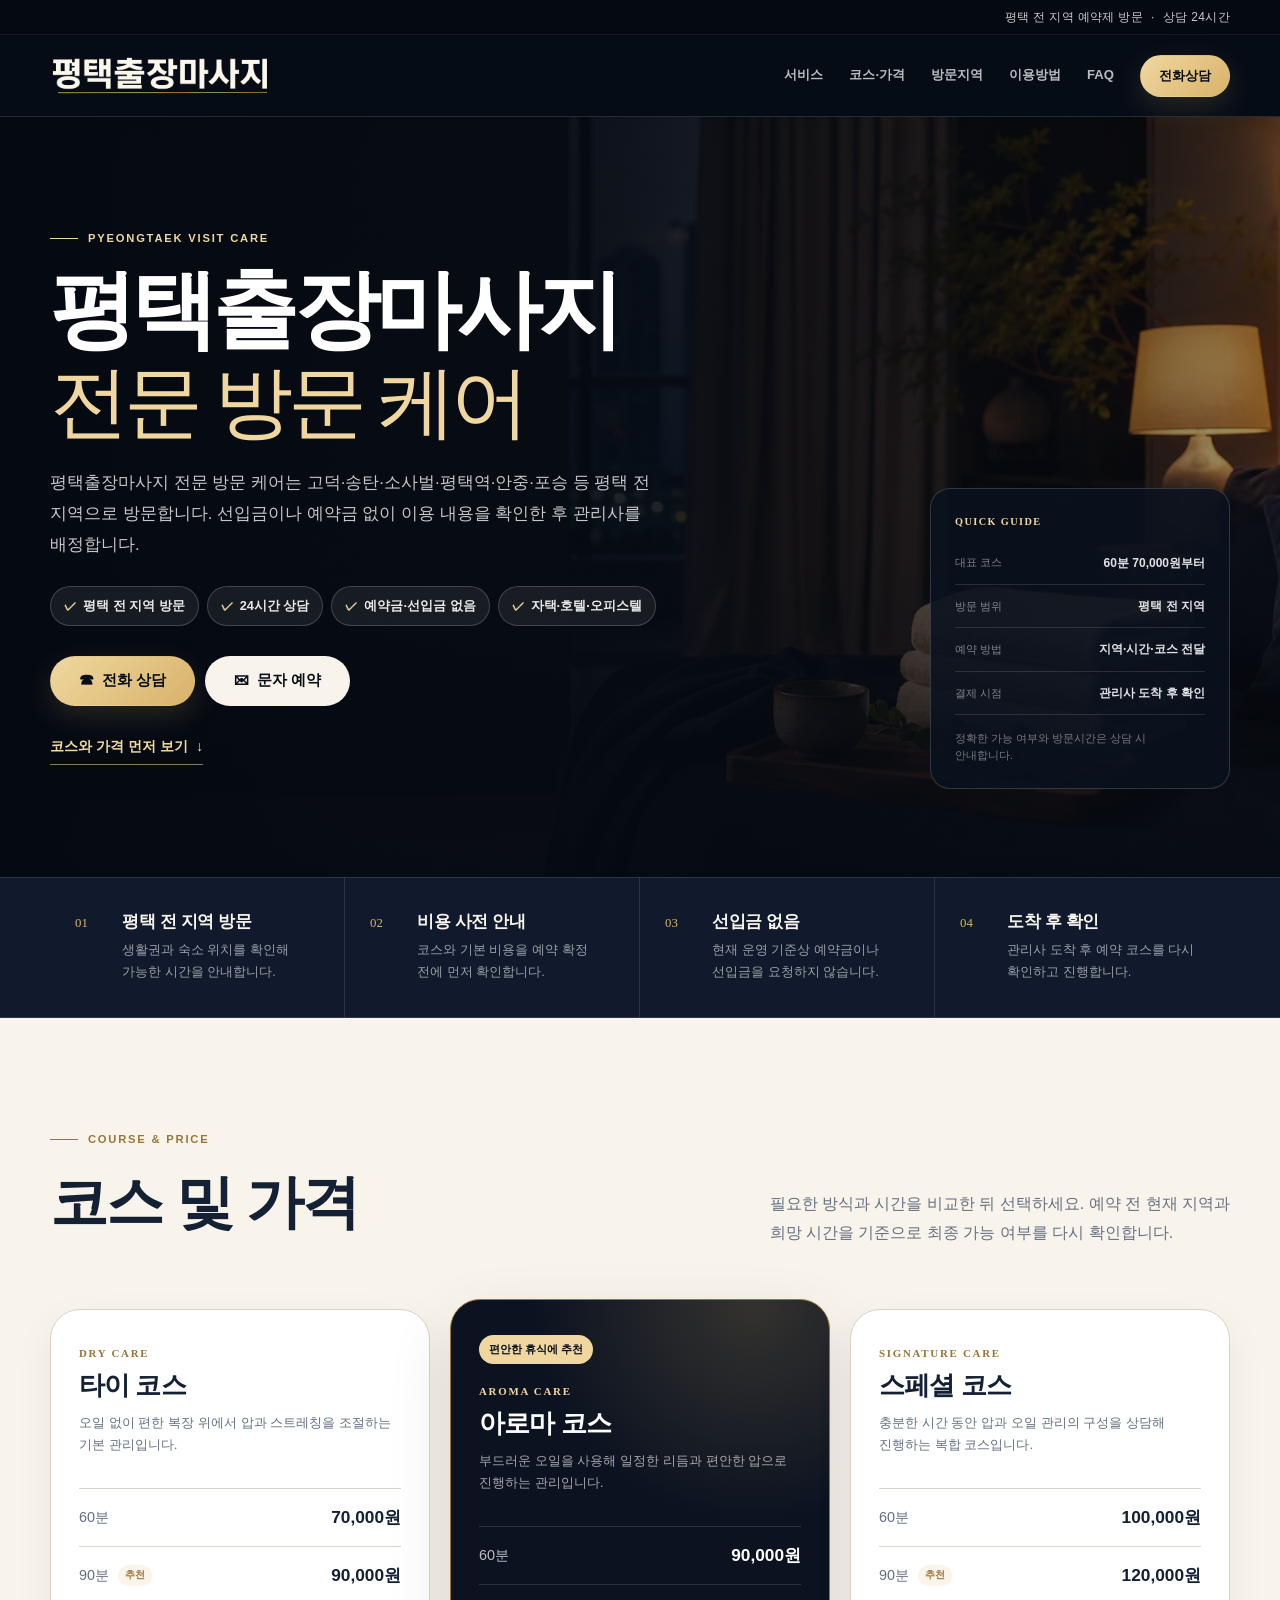
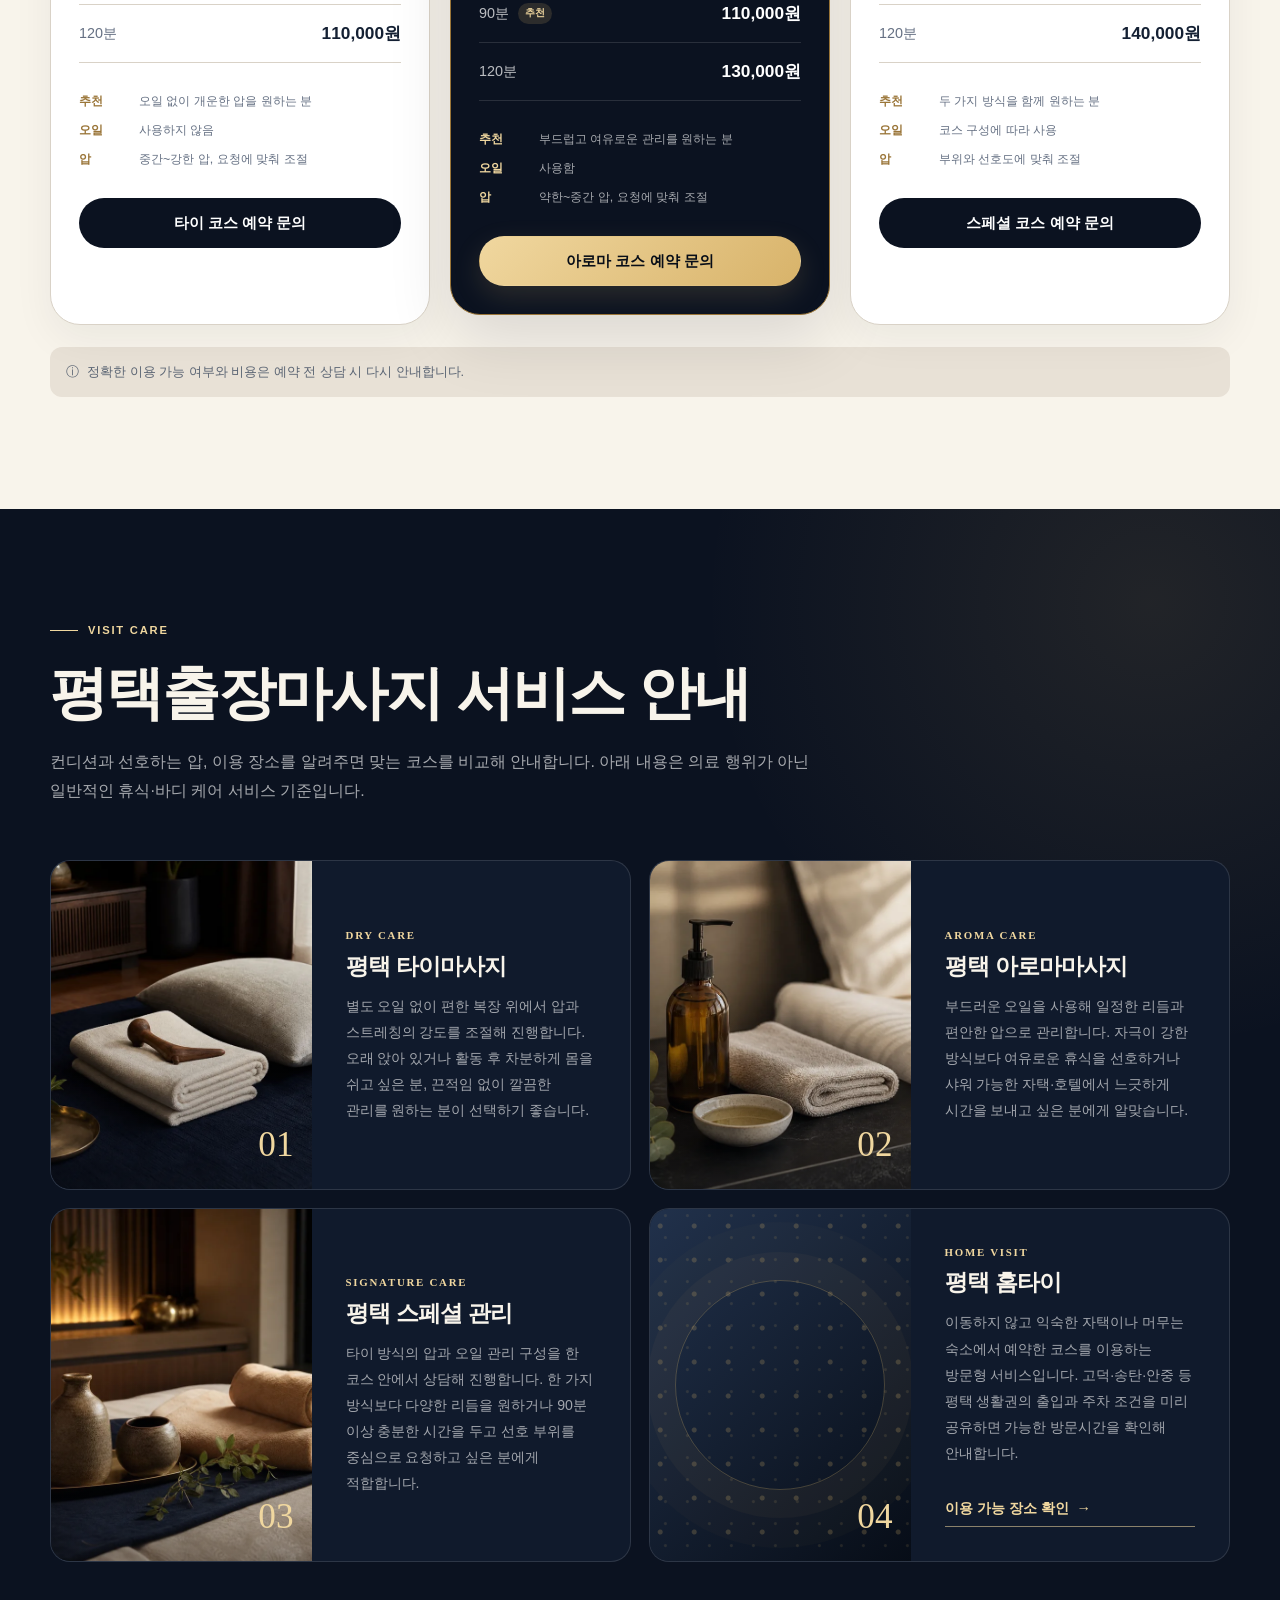
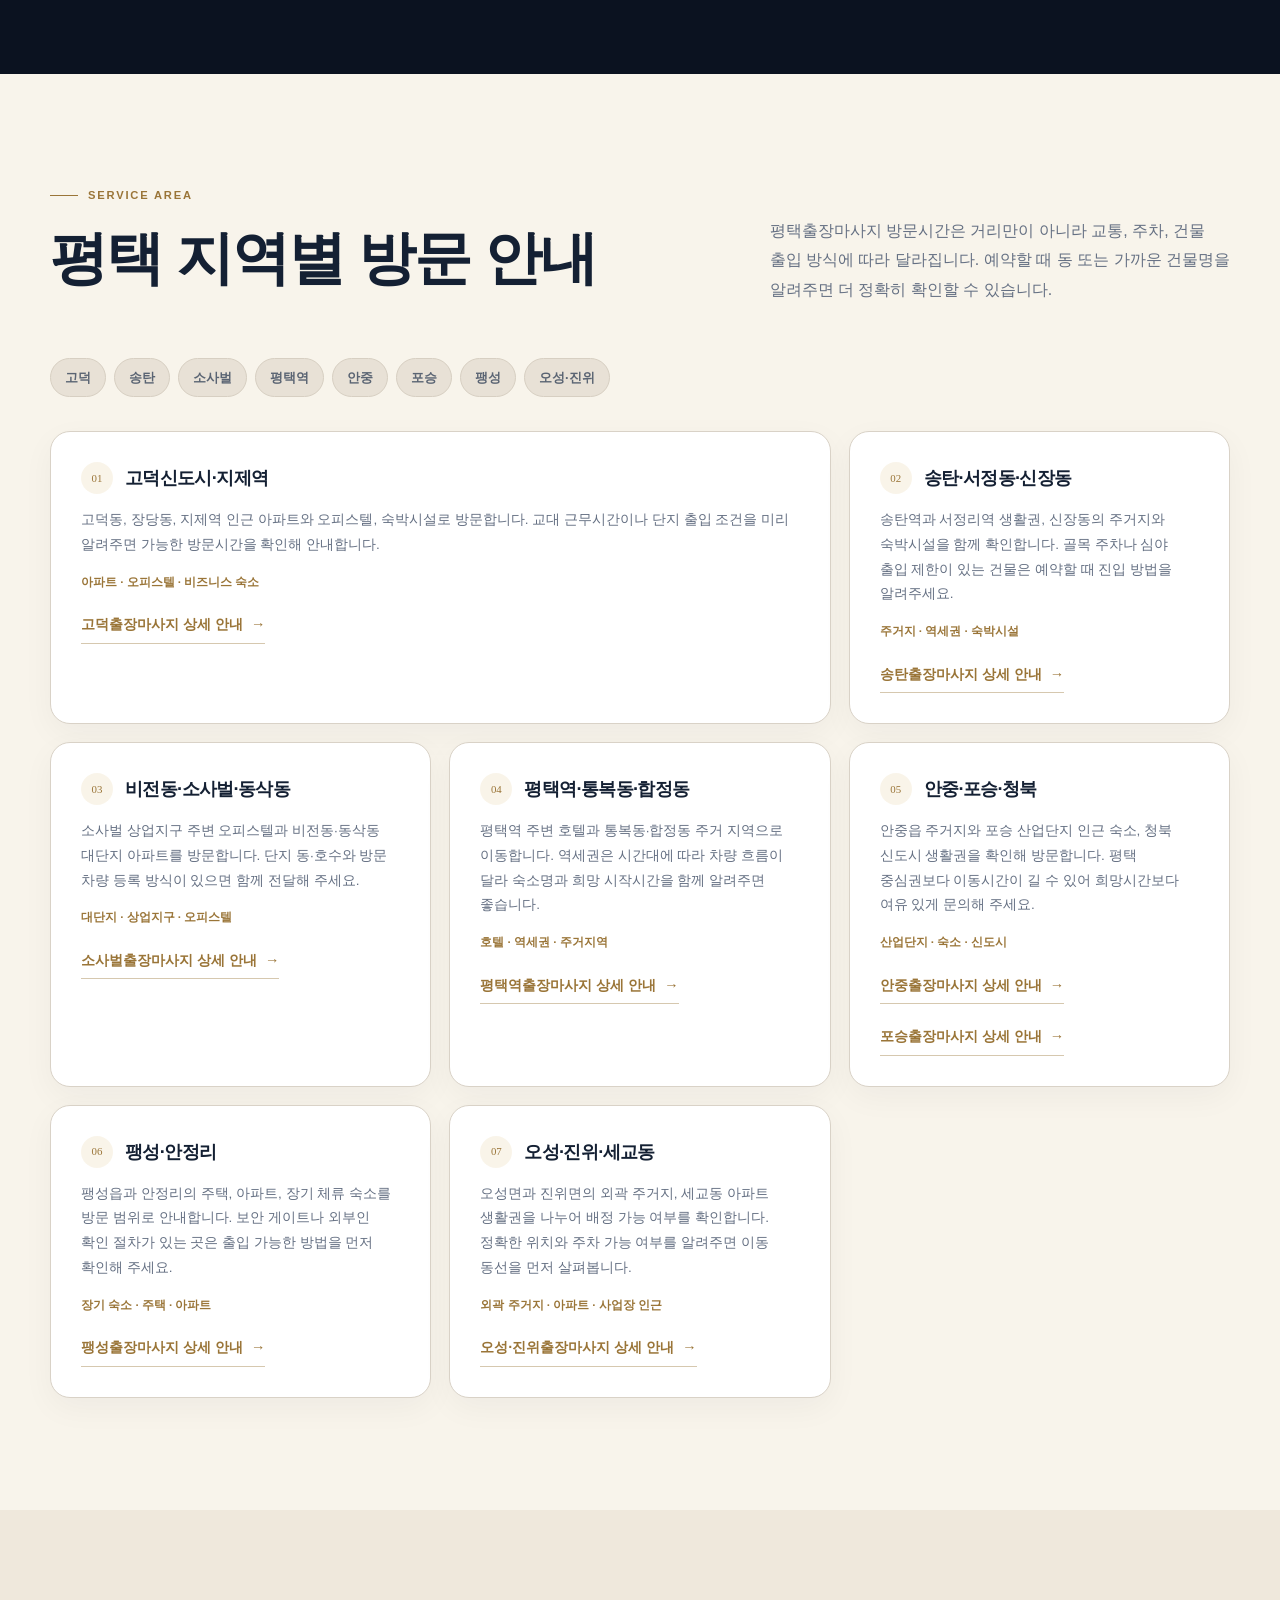
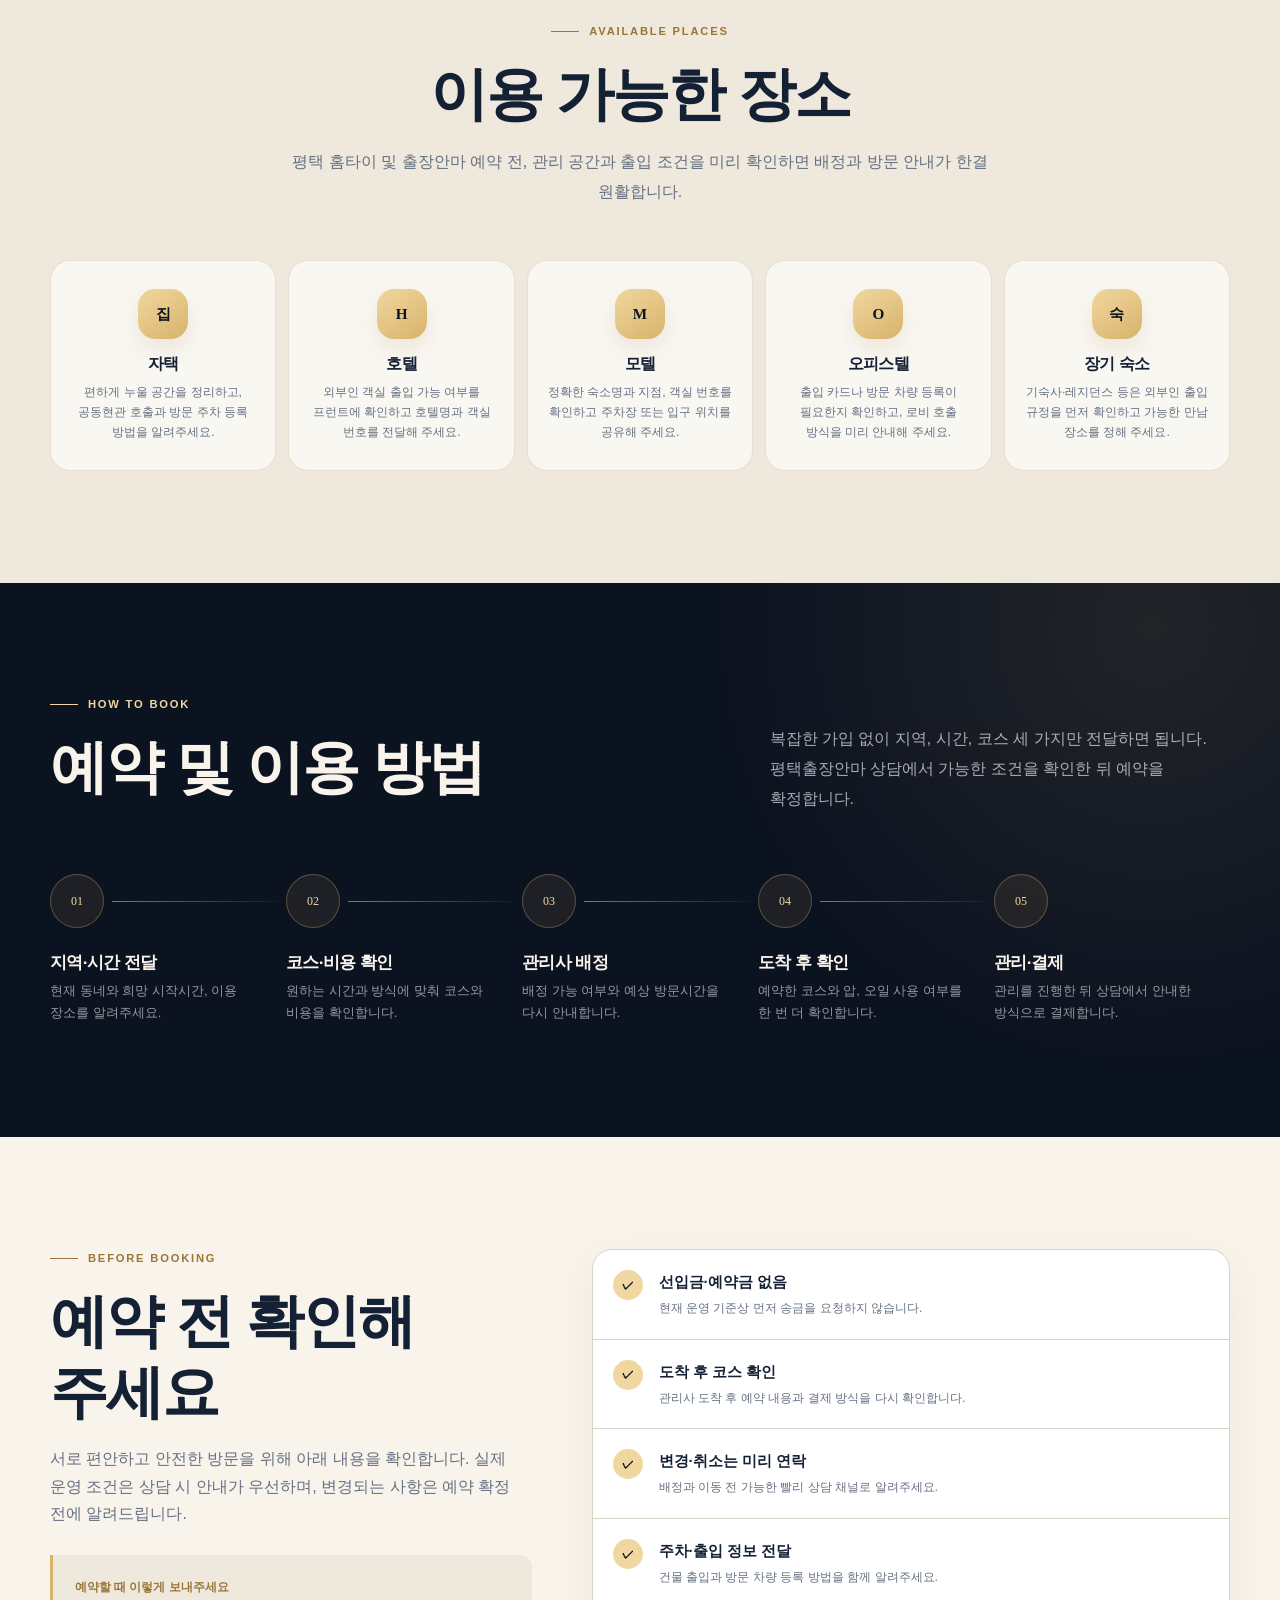
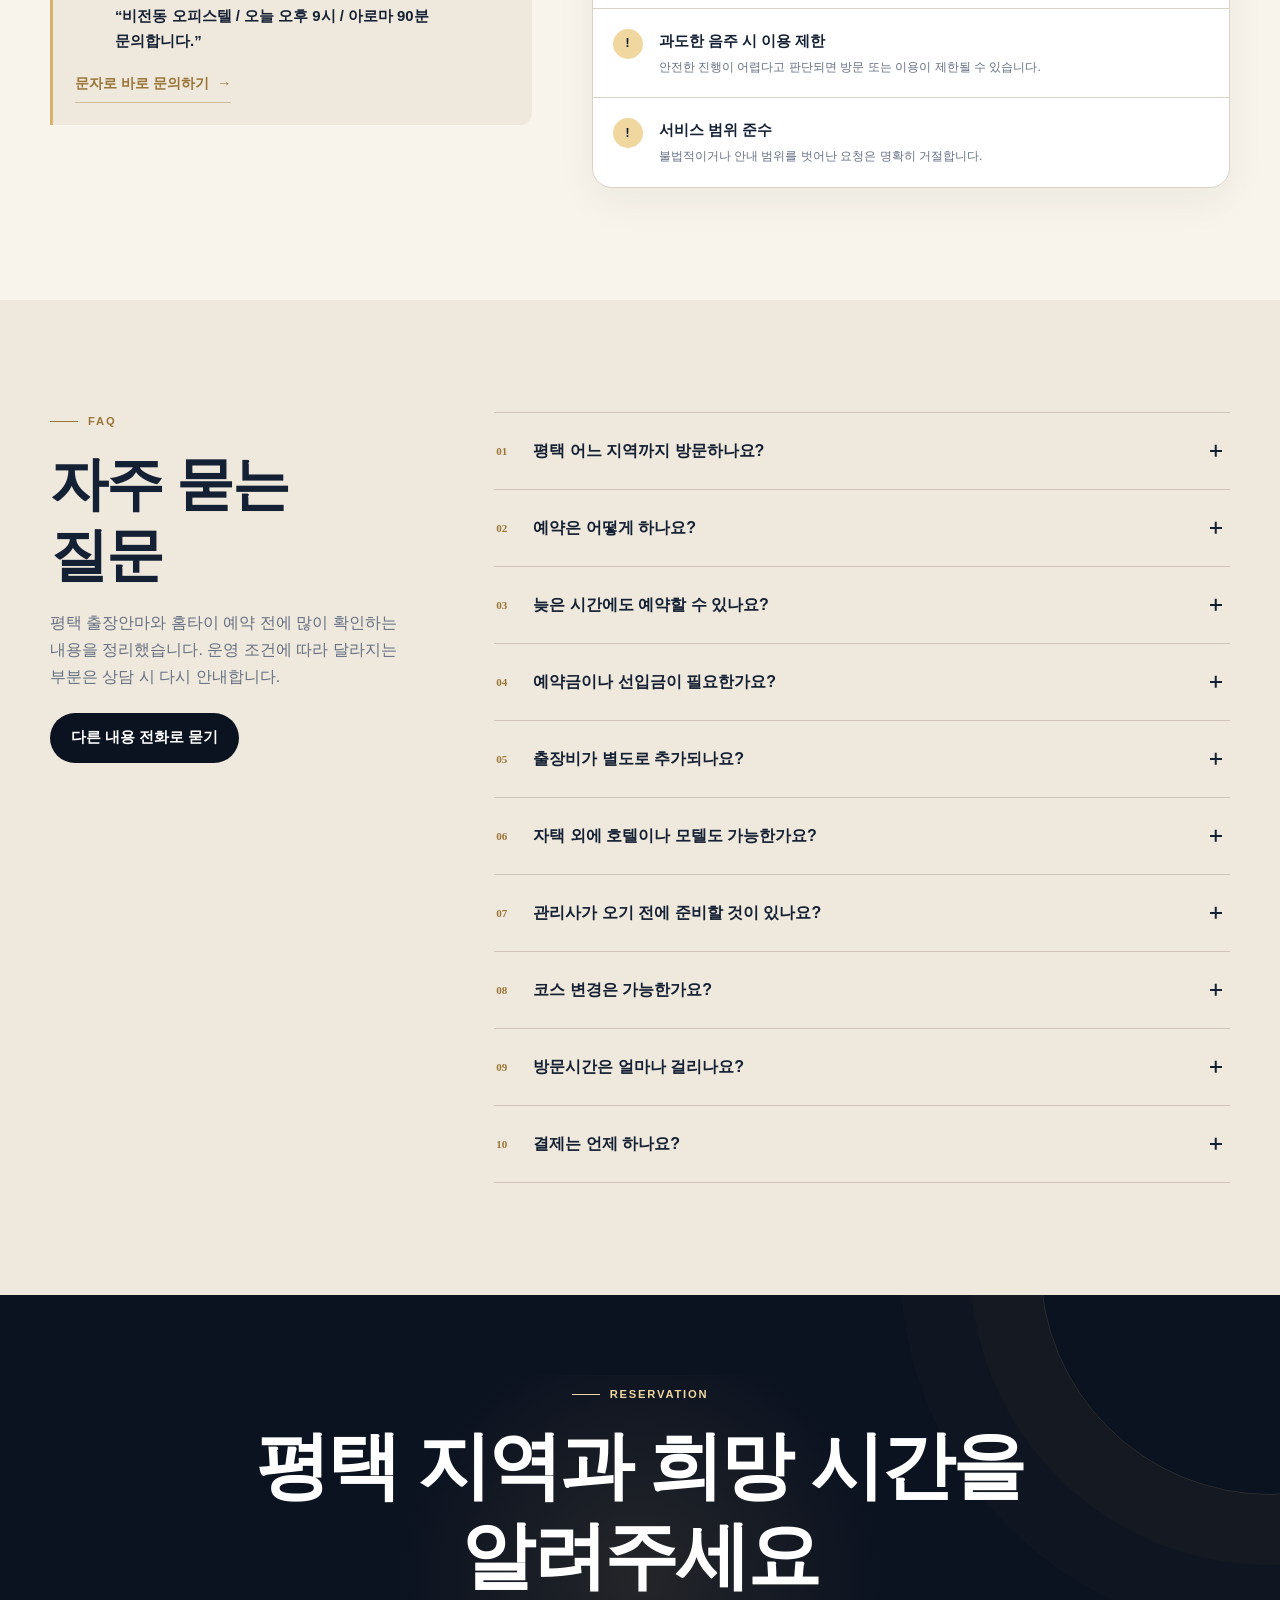
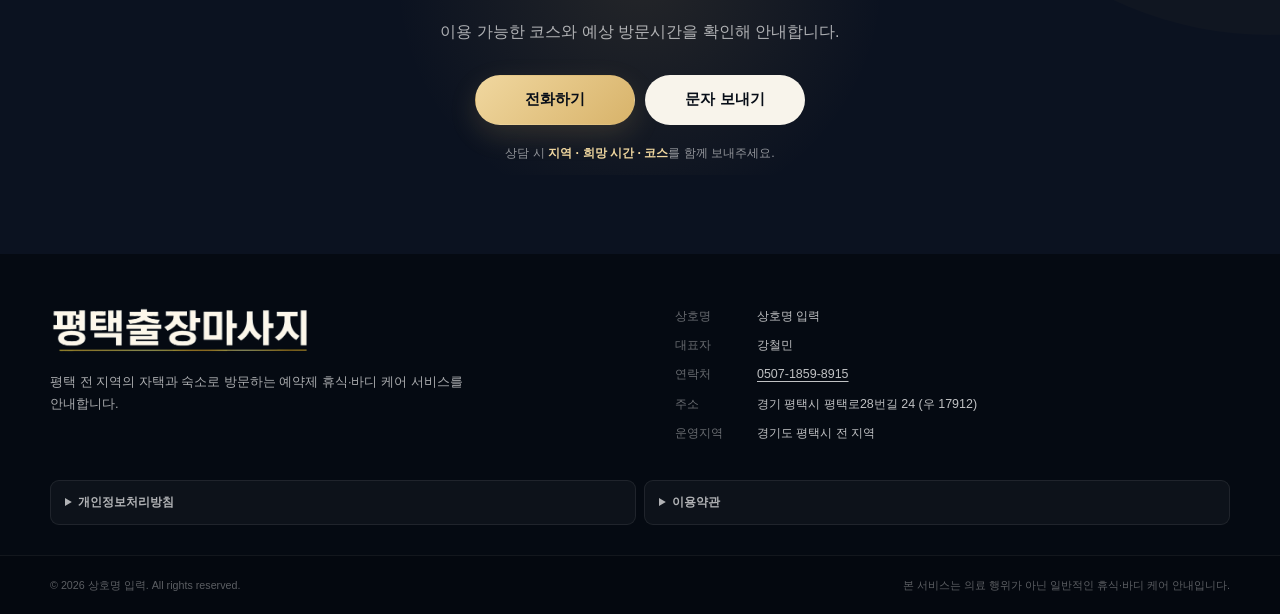
==== commit f0672a39: "Update footer business information" ====
--- a/index.html
+++ b/index.html
@@ -39,14 +39,15 @@
       {
         "@type": "Organization",
         "@id": "https://ptvisitcare.kr/#organization",
-        "name": "상호명 입력",
+        "name": "평택출장마사지",
         "url": "https://ptvisitcare.kr/",
         "telephone": "0507-1859-8915",
         "address": {
           "@type": "PostalAddress",
-          "streetAddress": "주소 입력",
+          "streetAddress": "평택로28번길 24",
           "addressLocality": "평택시",
           "addressRegion": "경기도",
+          "postalCode": "17912",
           "addressCountry": "KR"
         }
       },
@@ -569,11 +570,10 @@
         <p>평택 전 지역의 자택과 숙소로 방문하는 예약제 휴식·바디 케어 서비스를 안내합니다.</p>
       </div>
       <dl class="business-info">
-        <!-- TODO: 실제 사업자 정보 확정 후 아래 placeholder와 JSON-LD를 함께 수정하세요. -->
-        <div><dt>상호명</dt><dd data-config-business>상호명 입력</dd></div>
-        <div><dt>대표자</dt><dd>대표자명 입력</dd></div>
+        <div><dt>상호명</dt><dd data-config-business>평택출장마사지</dd></div>
+        <div><dt>대표자</dt><dd>강철민</dd></div>
         <div><dt>연락처</dt><dd><a href="tel:050718598915" data-action="phone-click" data-config-phone>0507-1859-8915</a></dd></div>
-        <div><dt>주소</dt><dd>주소 입력</dd></div>
+        <div><dt>주소</dt><dd>경기 평택시 평택로28번길 24 (우 17912)</dd></div>
         <div><dt>운영지역</dt><dd>경기도 평택시 전 지역</dd></div>
       </dl>
     </div>
@@ -591,7 +591,7 @@
     </div>
     <div class="footer-bottom">
       <div class="container">
-        <p>© <span data-current-year>2026</span> <span data-config-business>상호명 입력</span>. All rights reserved.</p>
+        <p>© <span data-current-year>2026</span> <span data-config-business>평택출장마사지</span>. All rights reserved.</p>
         <p>본 서비스는 의료 행위가 아닌 일반적인 휴식·바디 케어 안내입니다.</p>
       </div>
     </div>
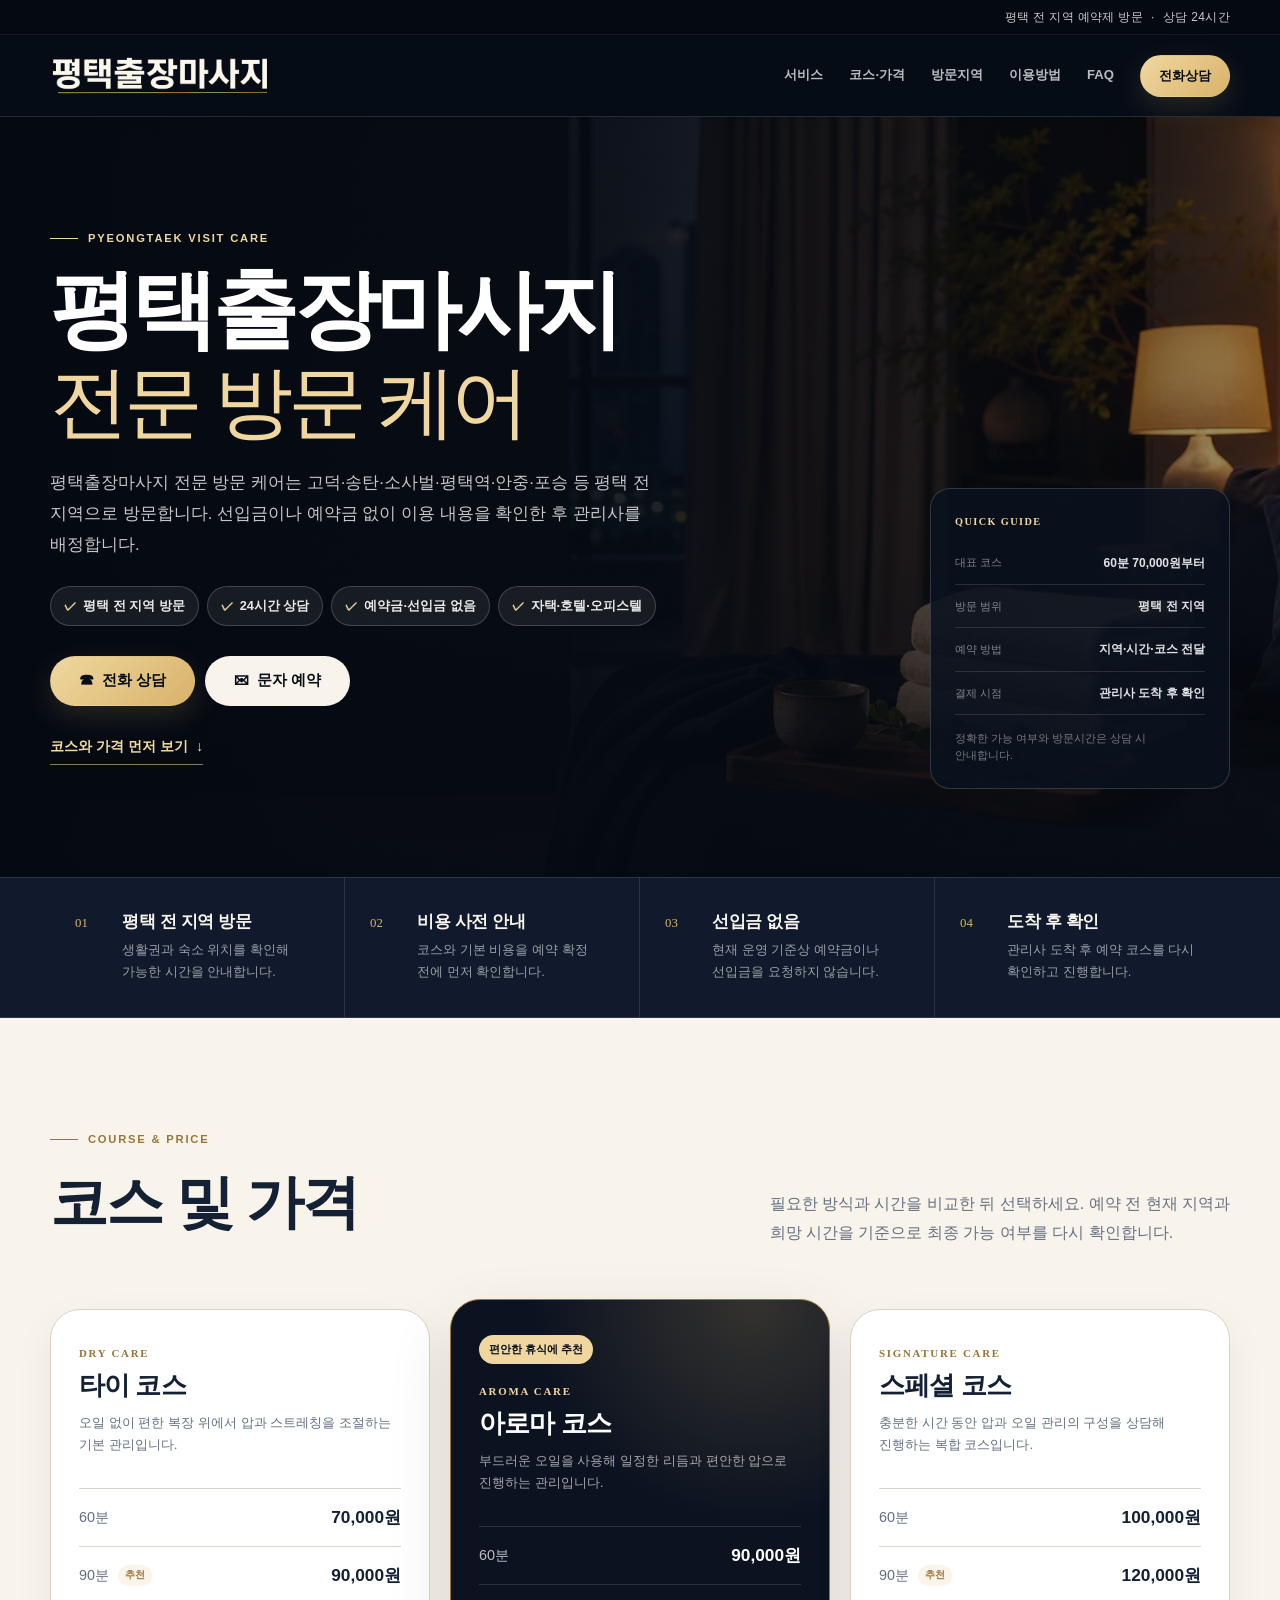
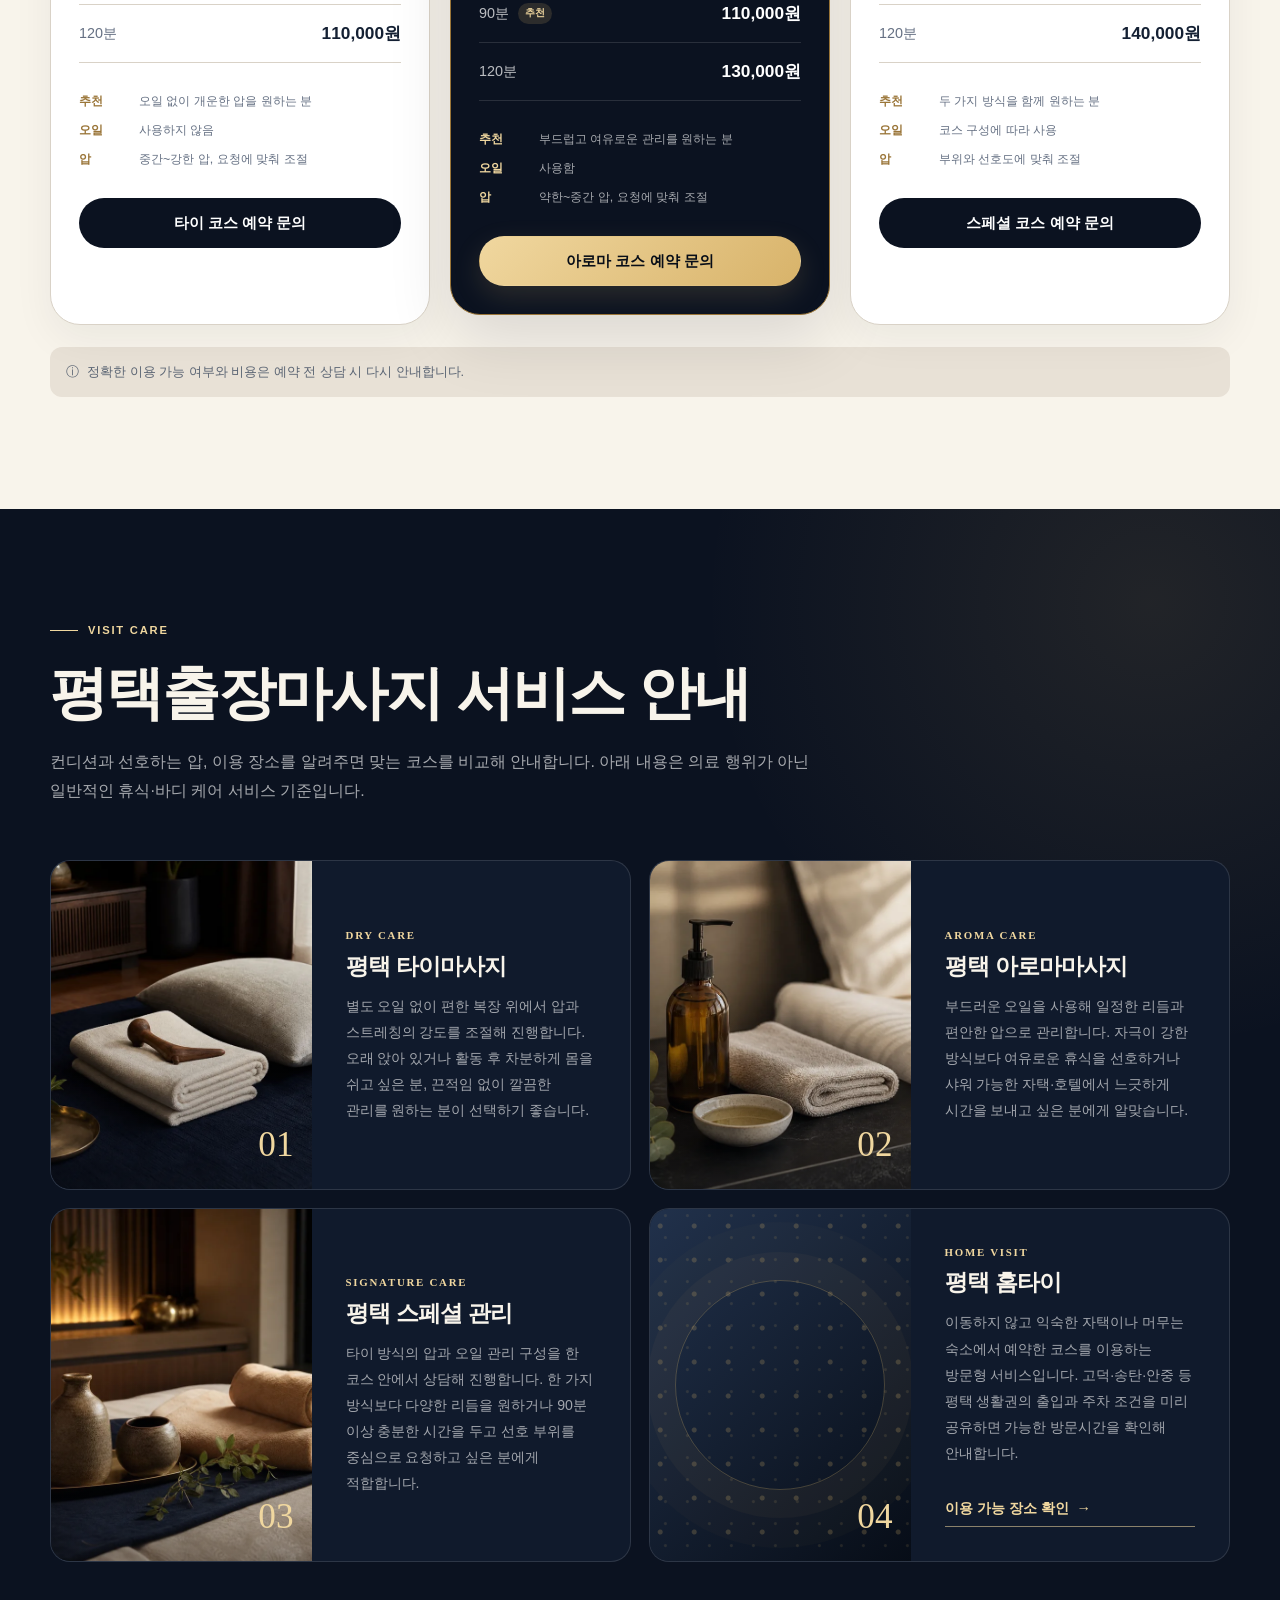
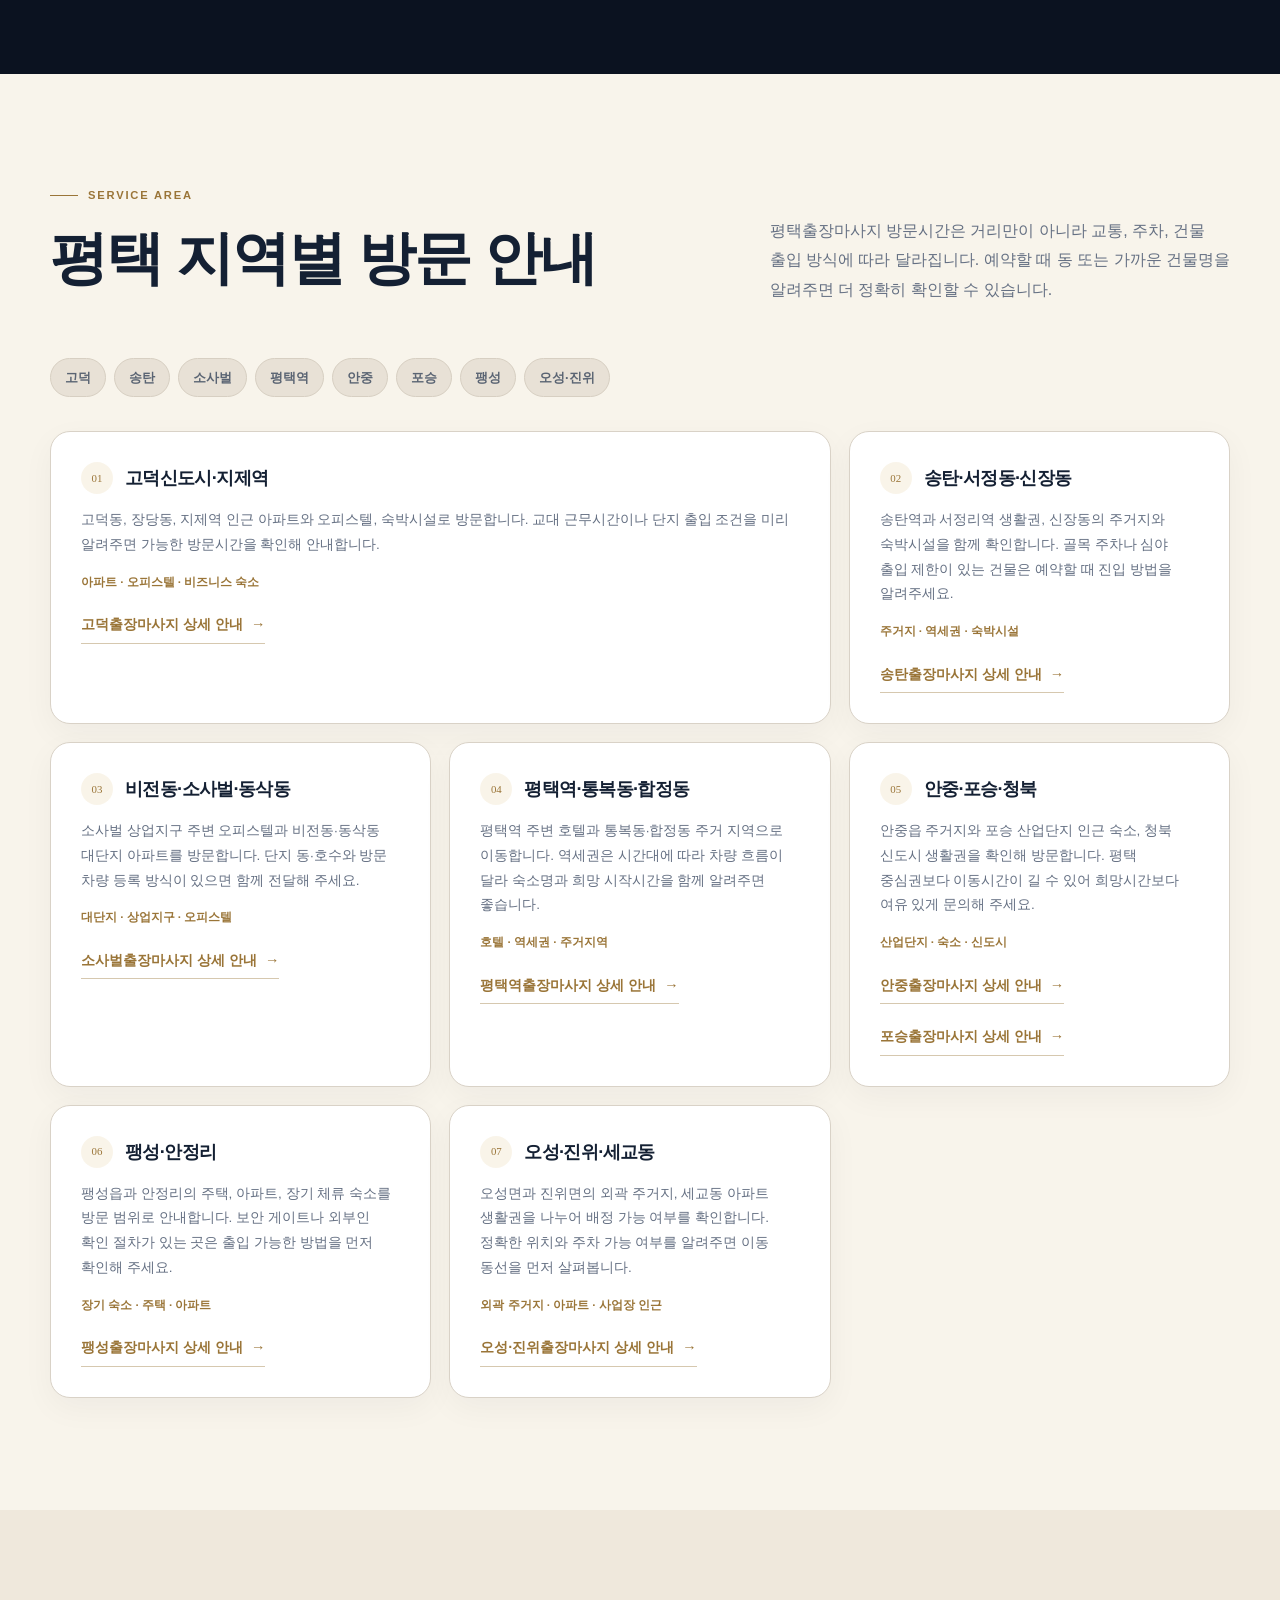
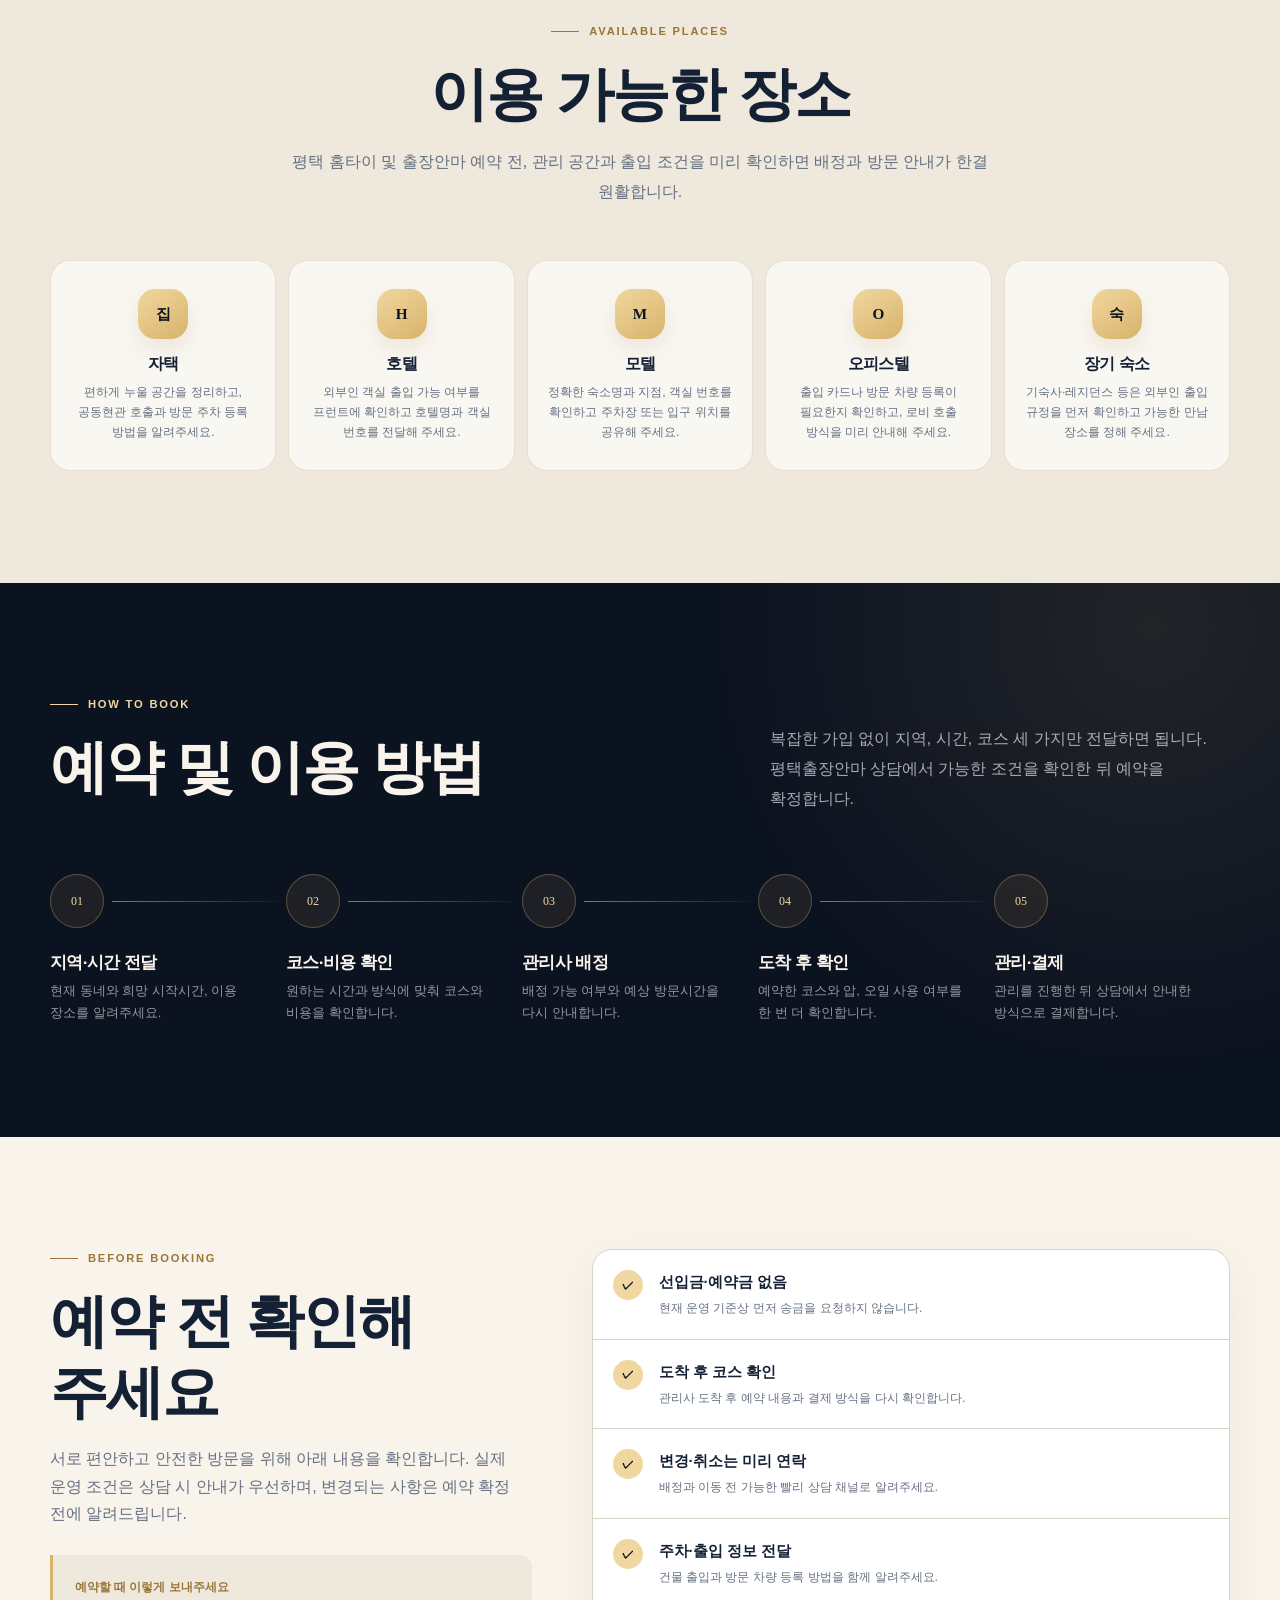
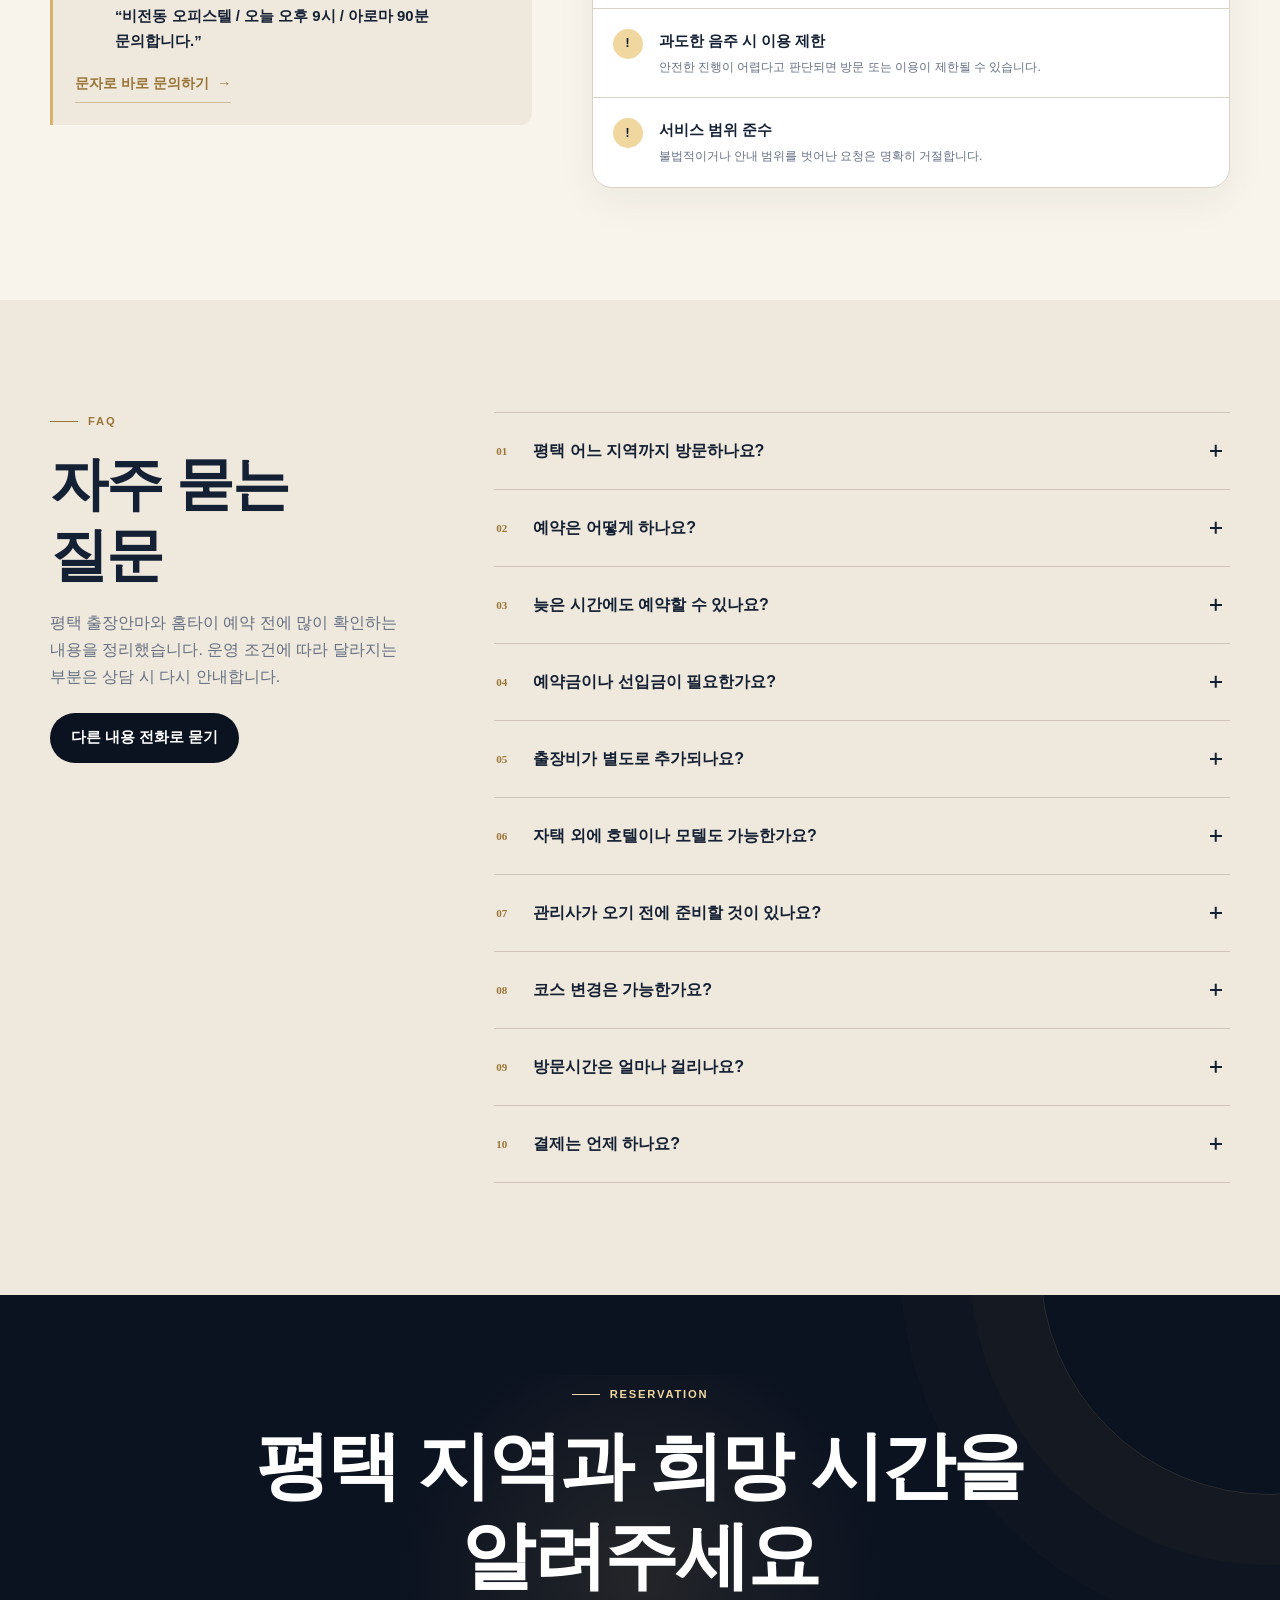
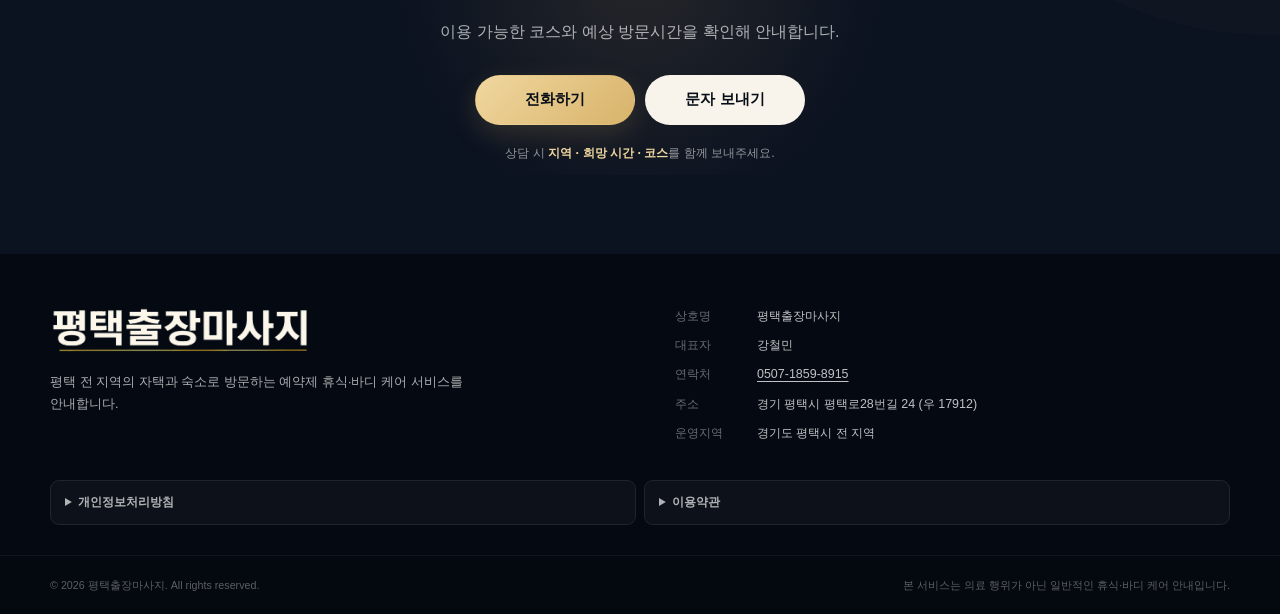
==== commit 3290276f: "Fix footer business name display" ====
--- a/index.html
+++ b/index.html
@@ -30,7 +30,7 @@
   <link rel="manifest" href="manifest.webmanifest">
   <link rel="preload" href="images/hero.webp" as="image" type="image/webp" fetchpriority="high">
   <link rel="stylesheet" href="css/style.css?v=20260730-5">
-  <script src="js/main.js?v=20260730-5" defer></script>
+  <script src="js/main.js?v=20260731-1" defer></script>
 
   <script type="application/ld+json" id="structured-data">
   {
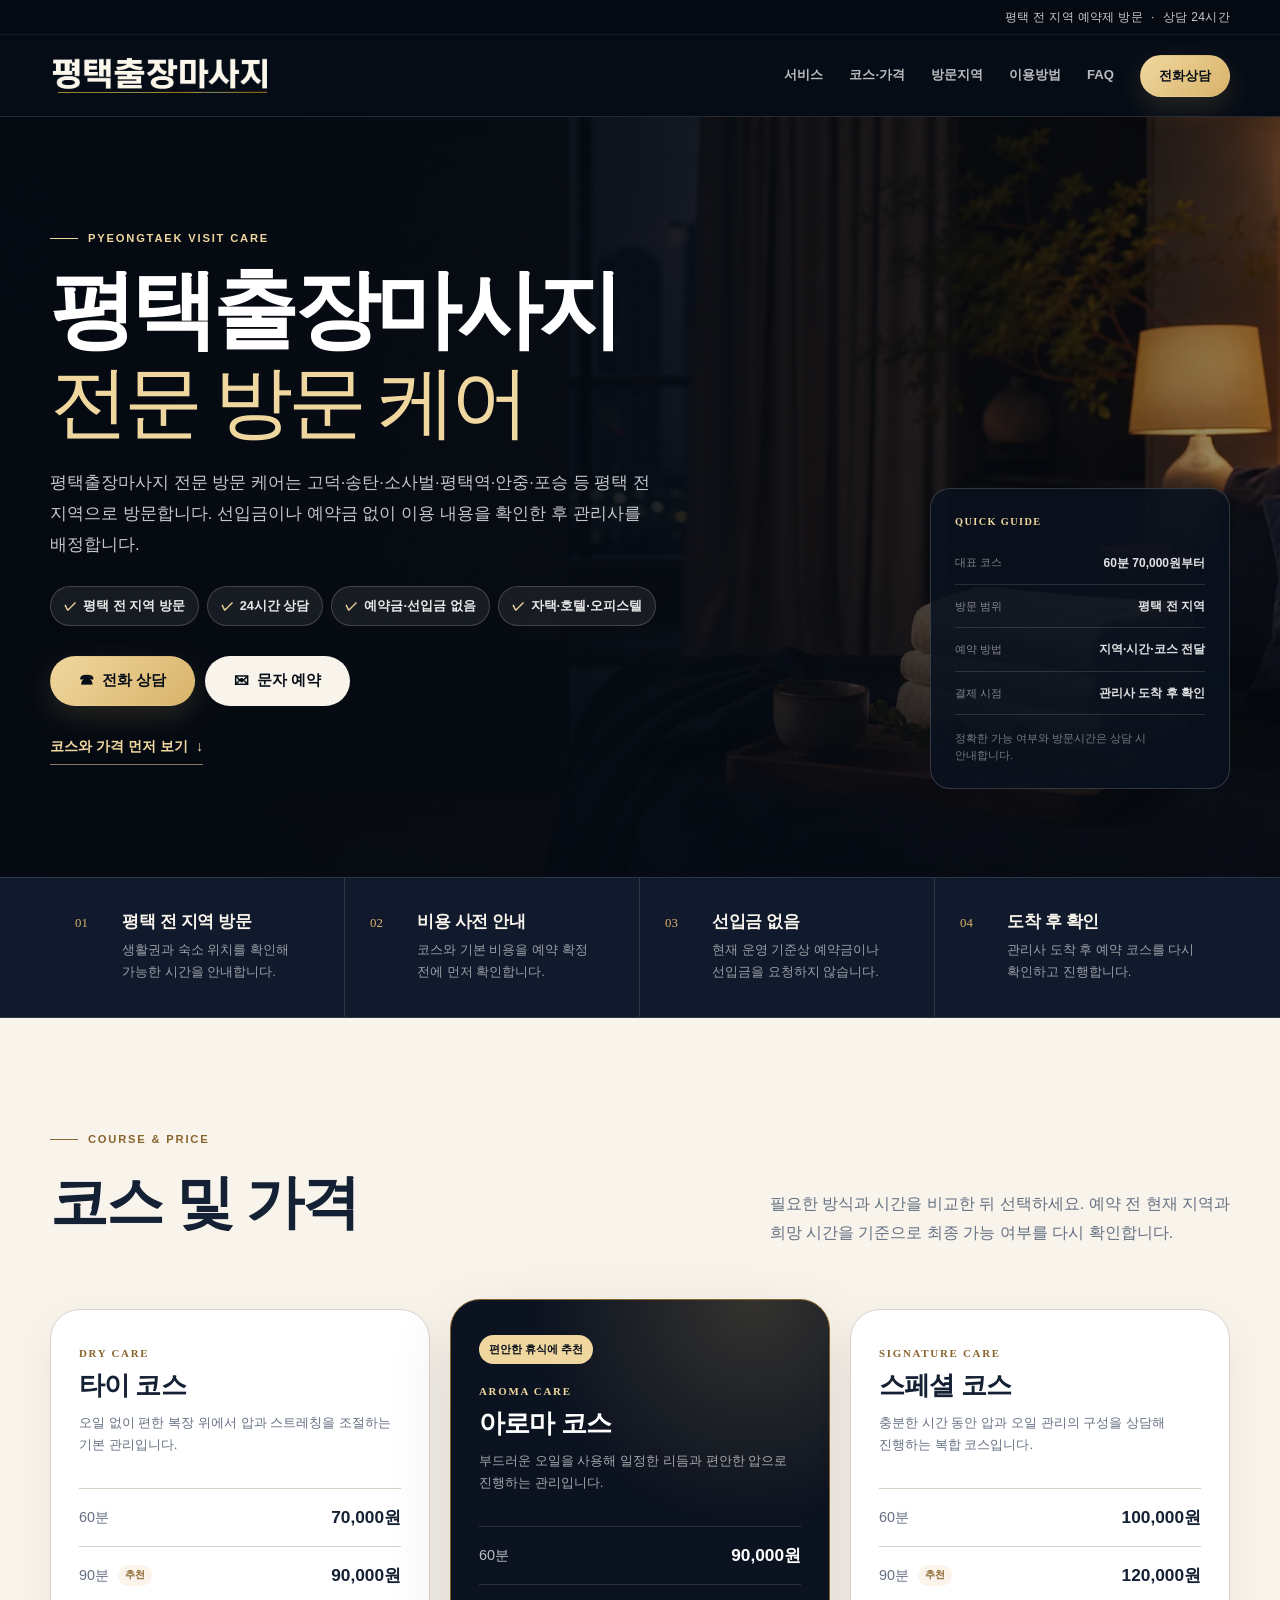
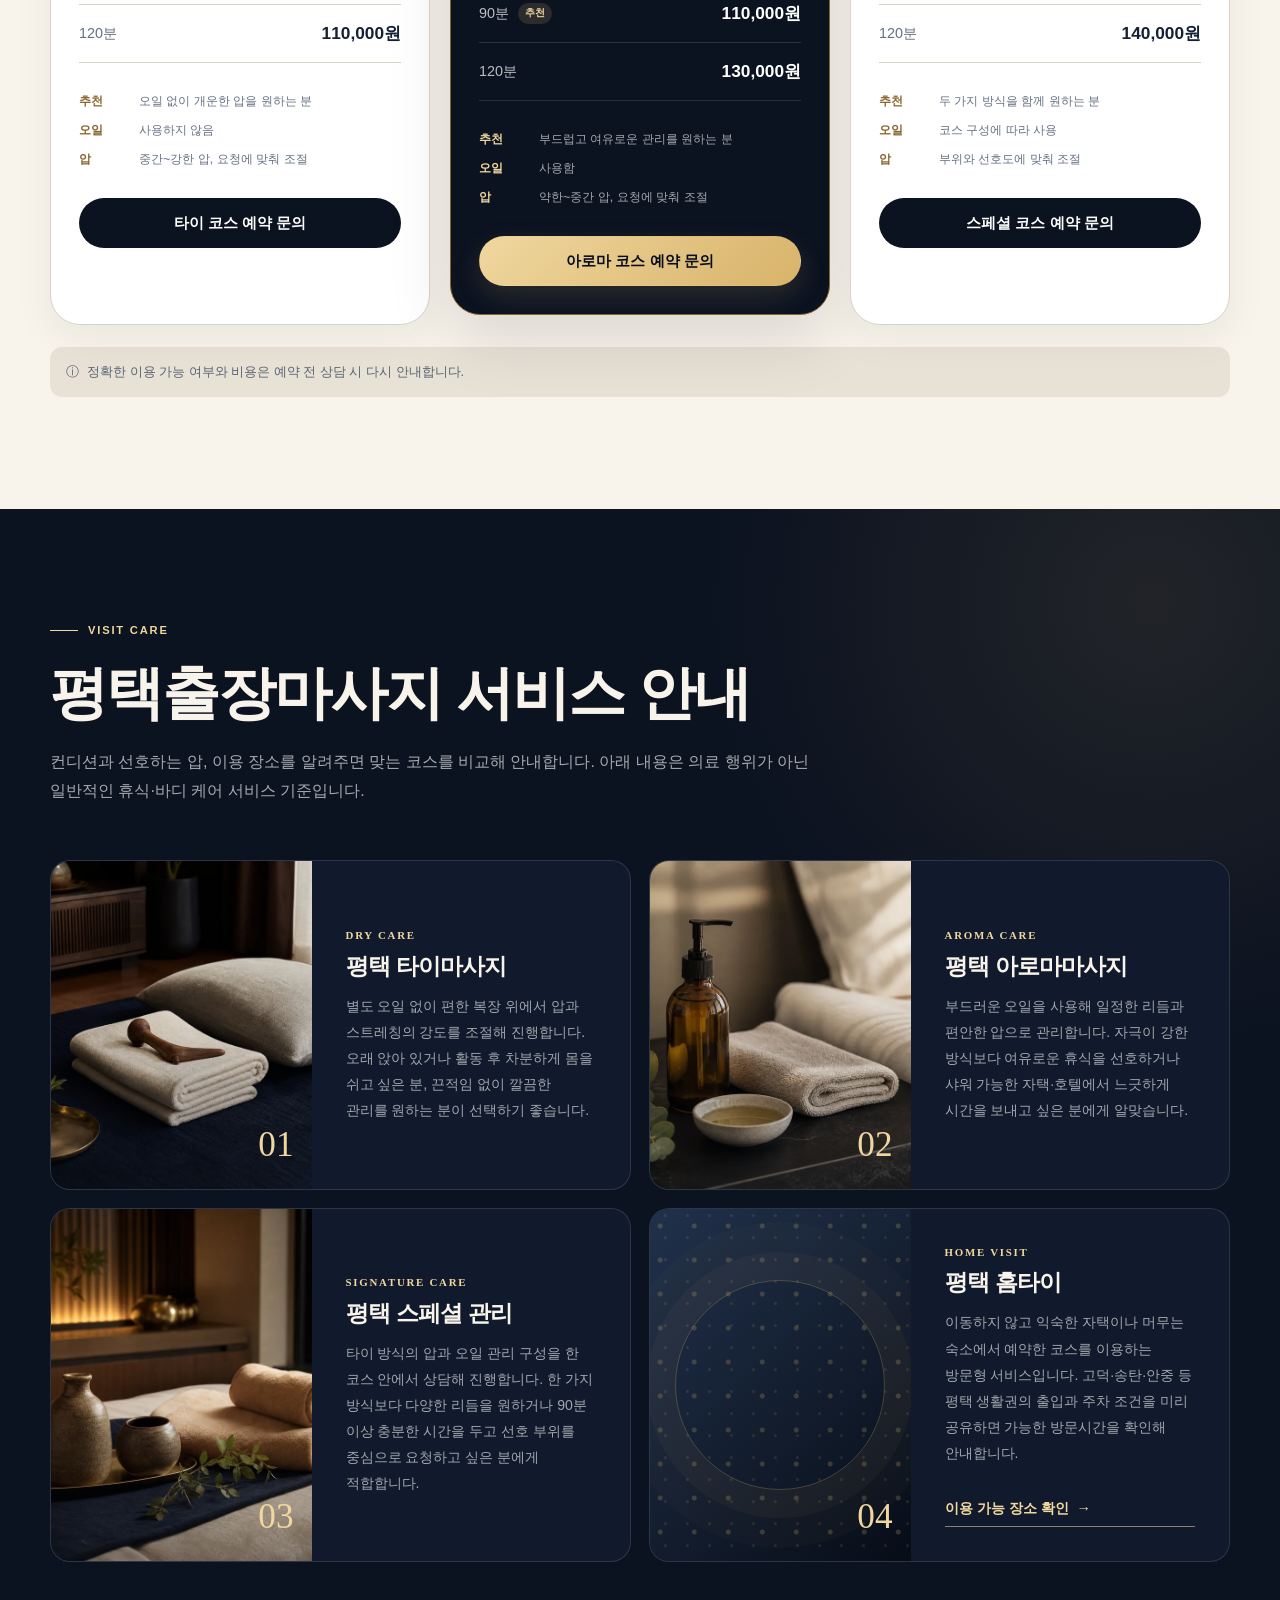
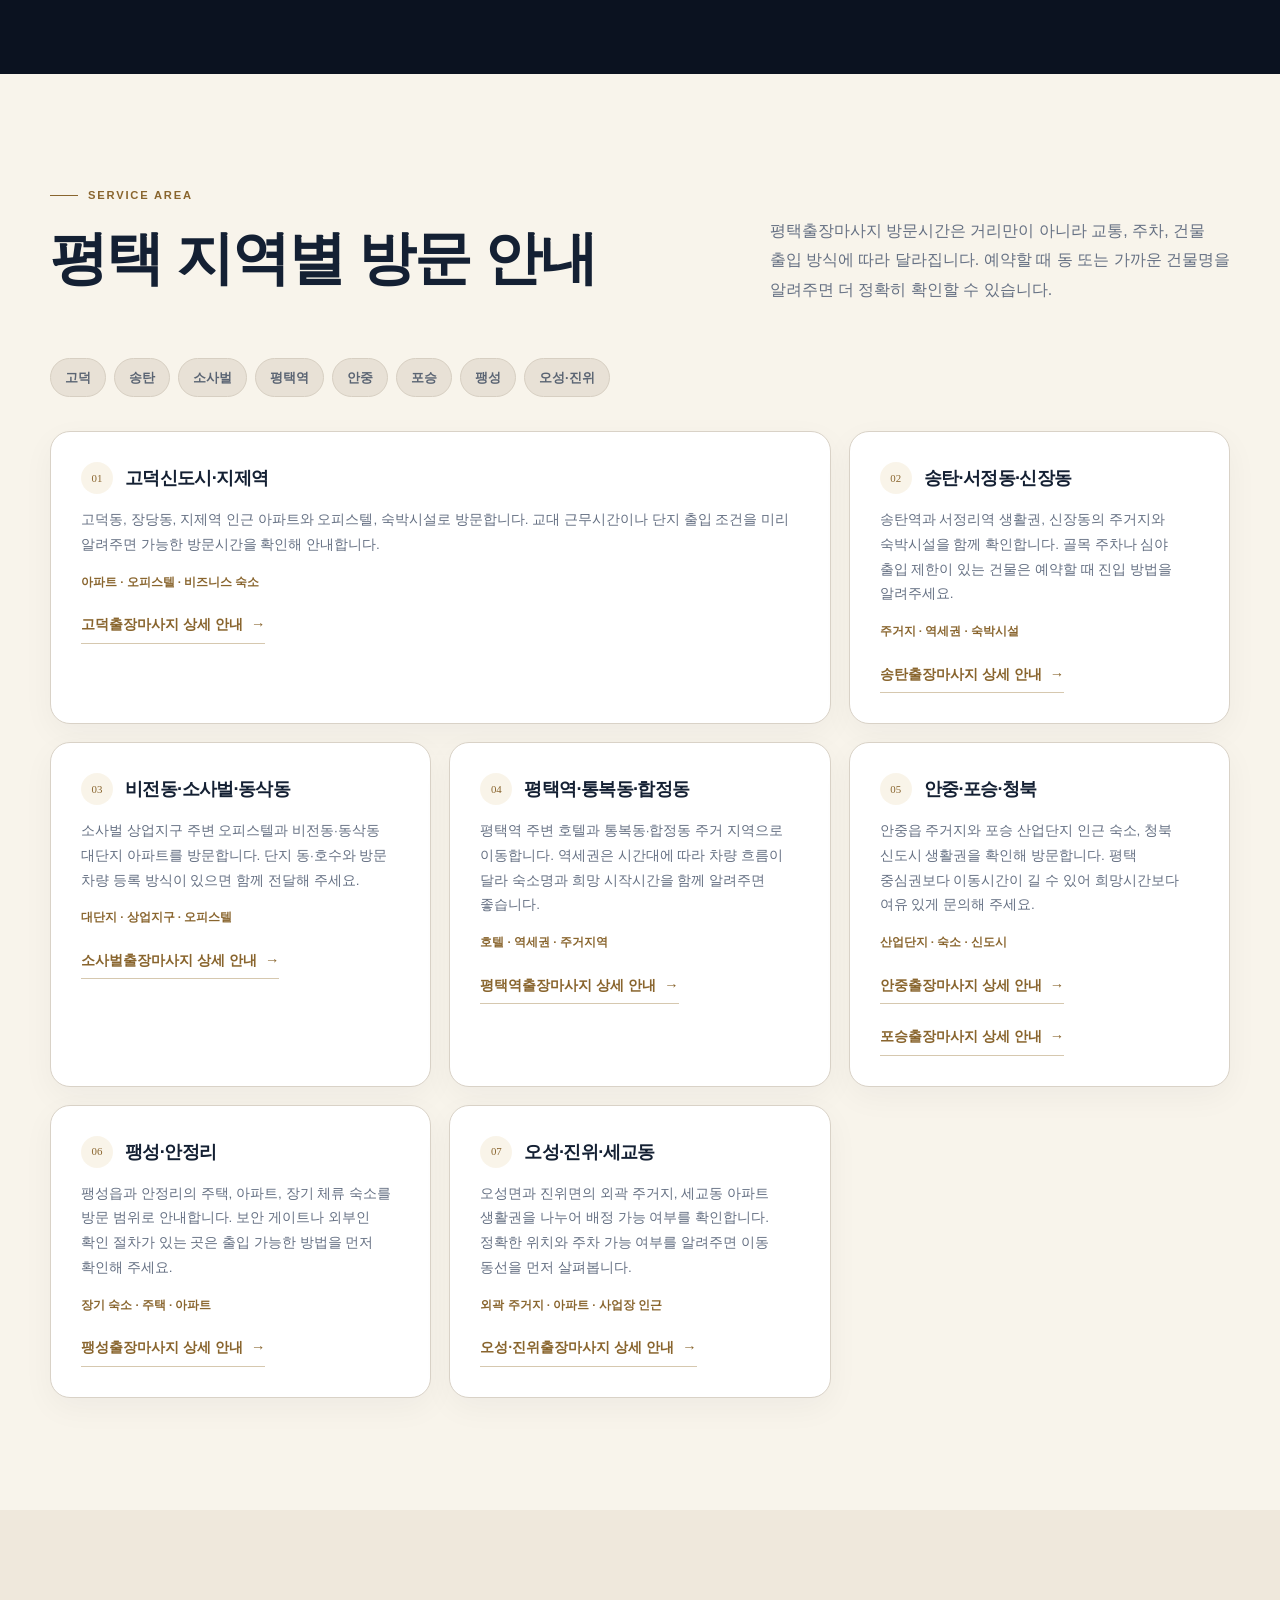
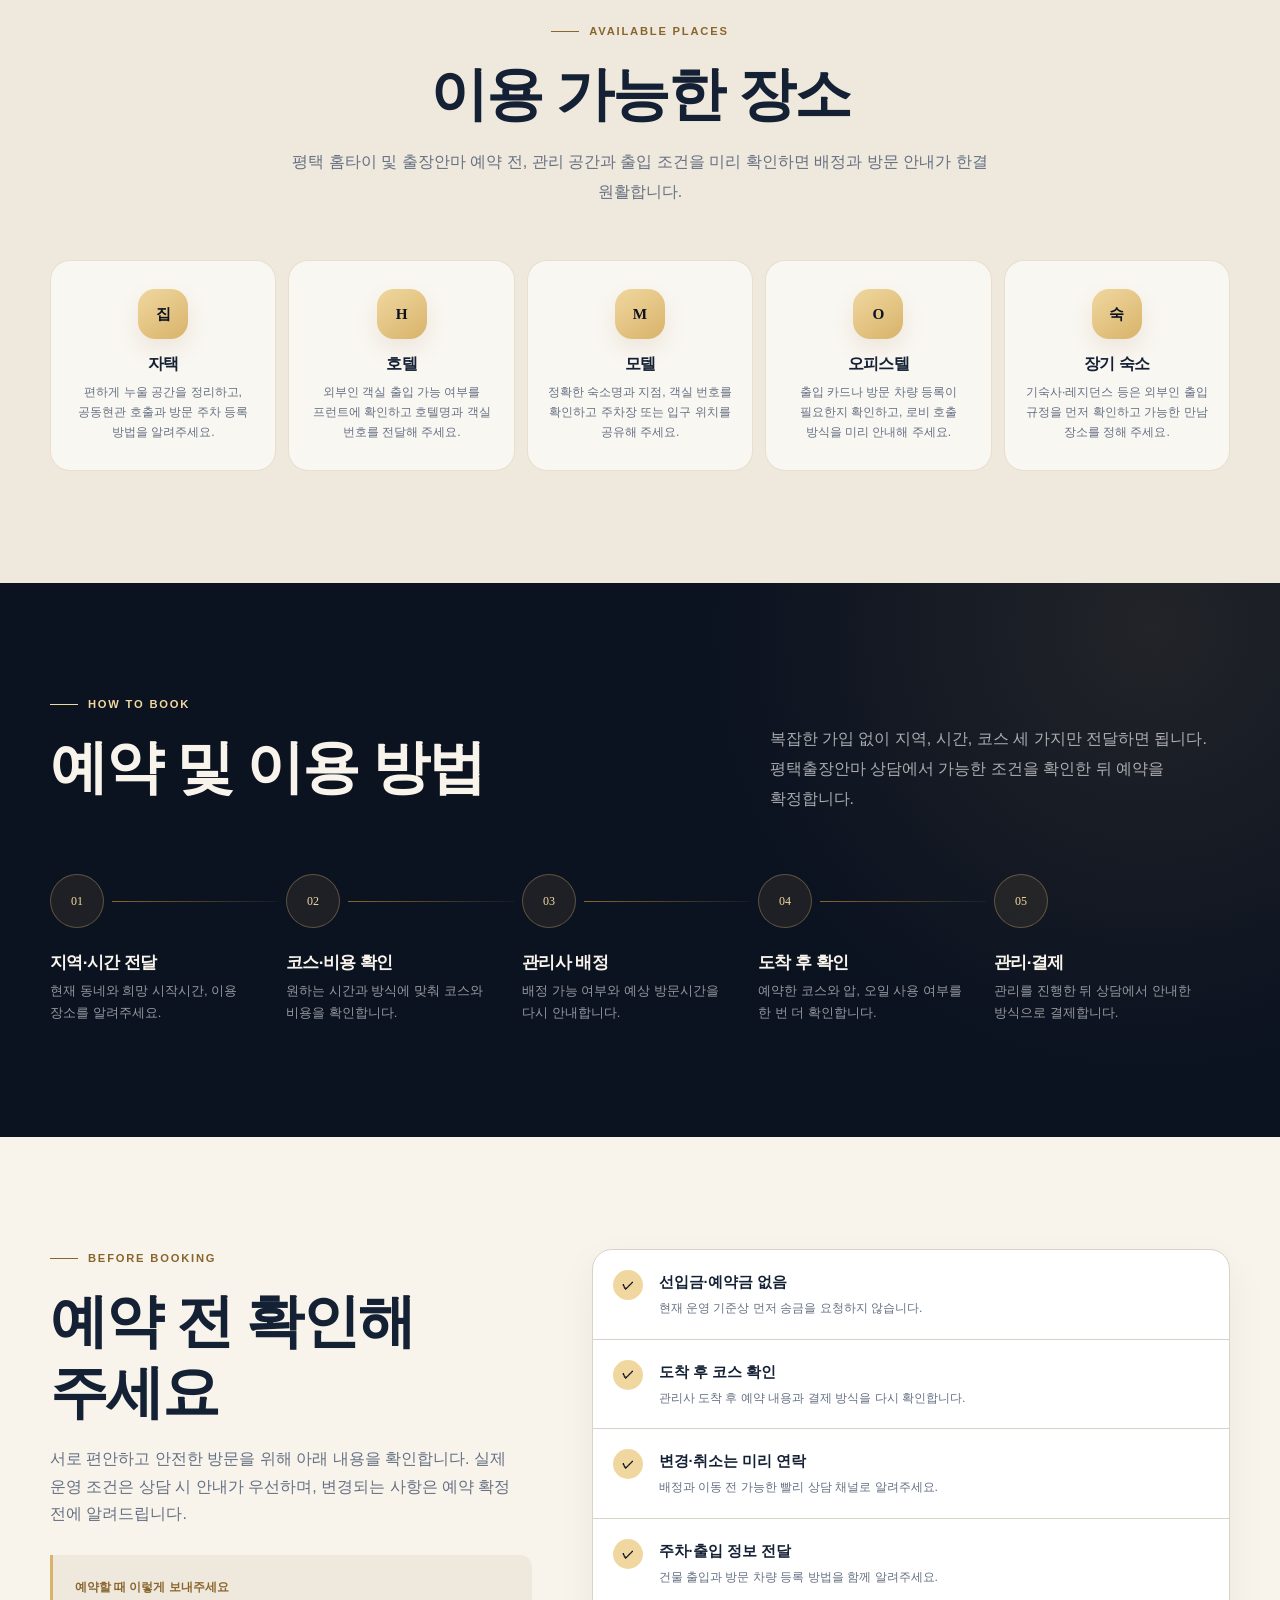
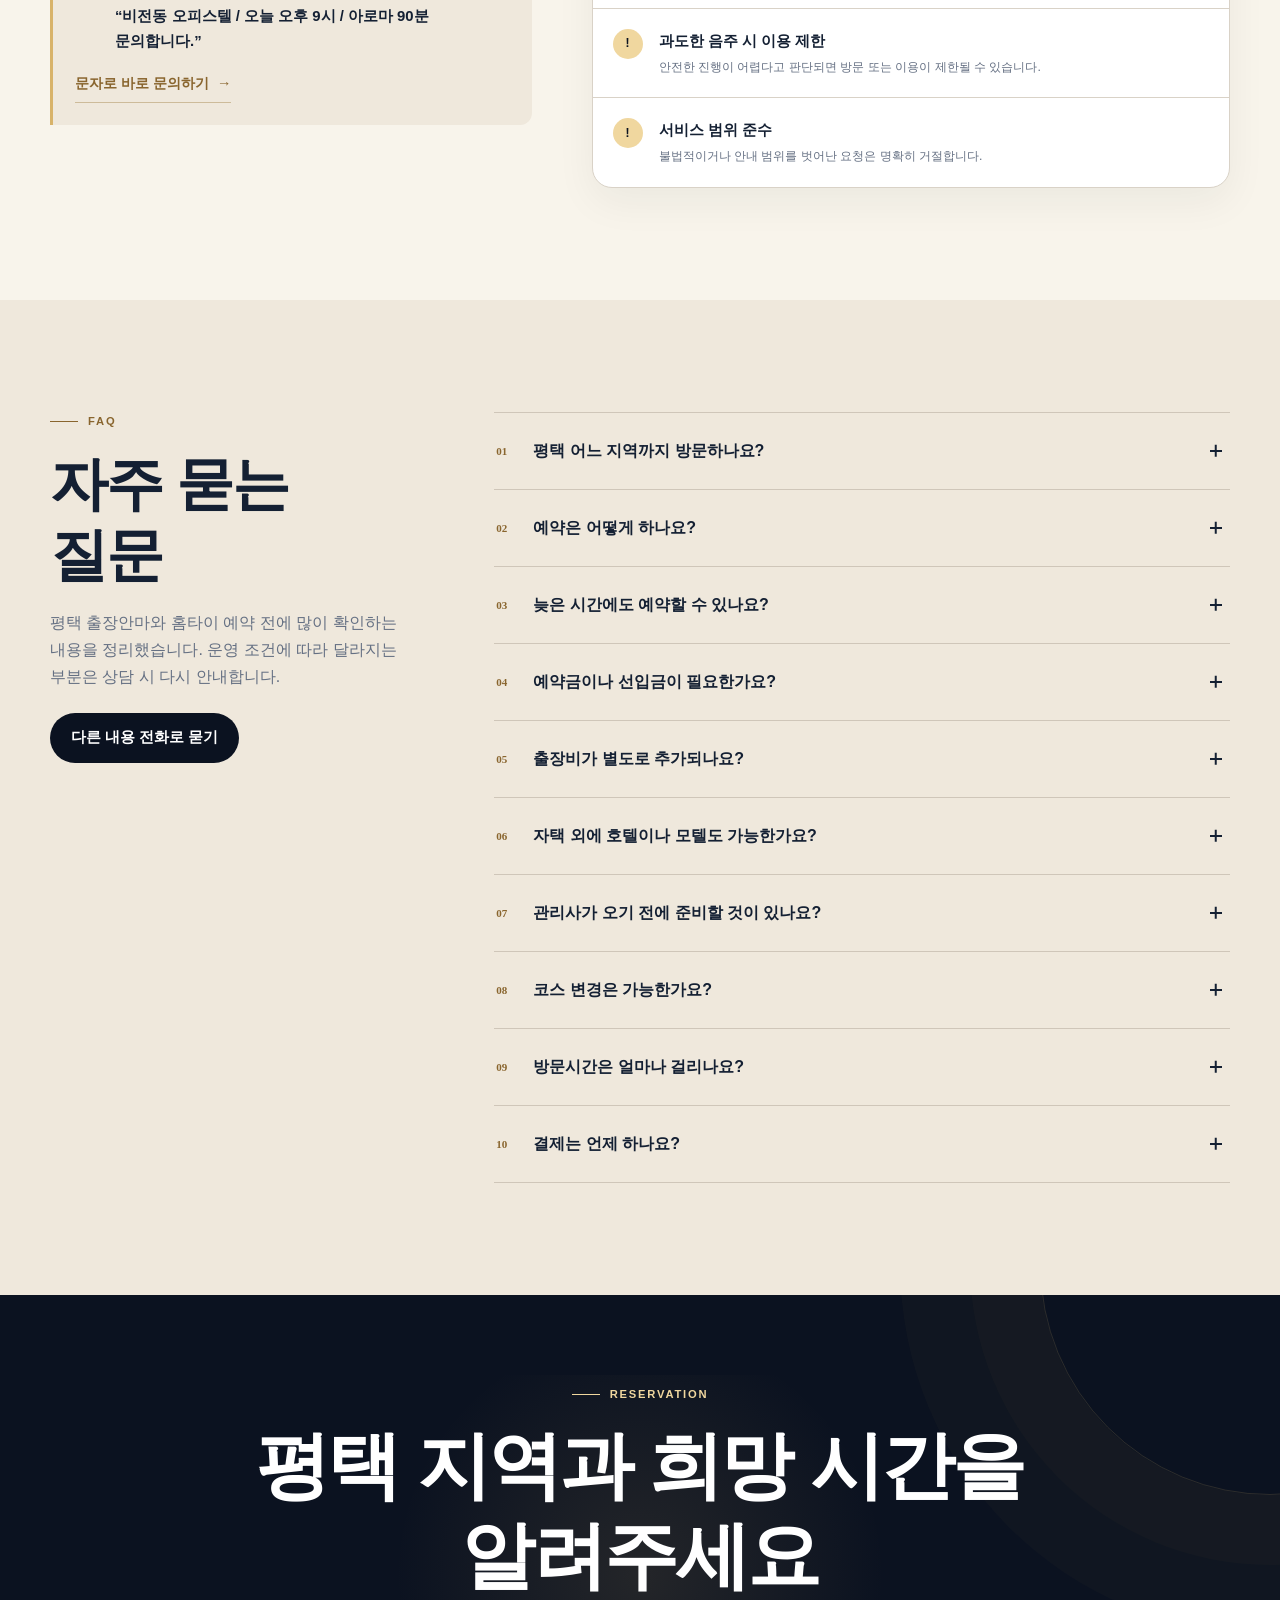
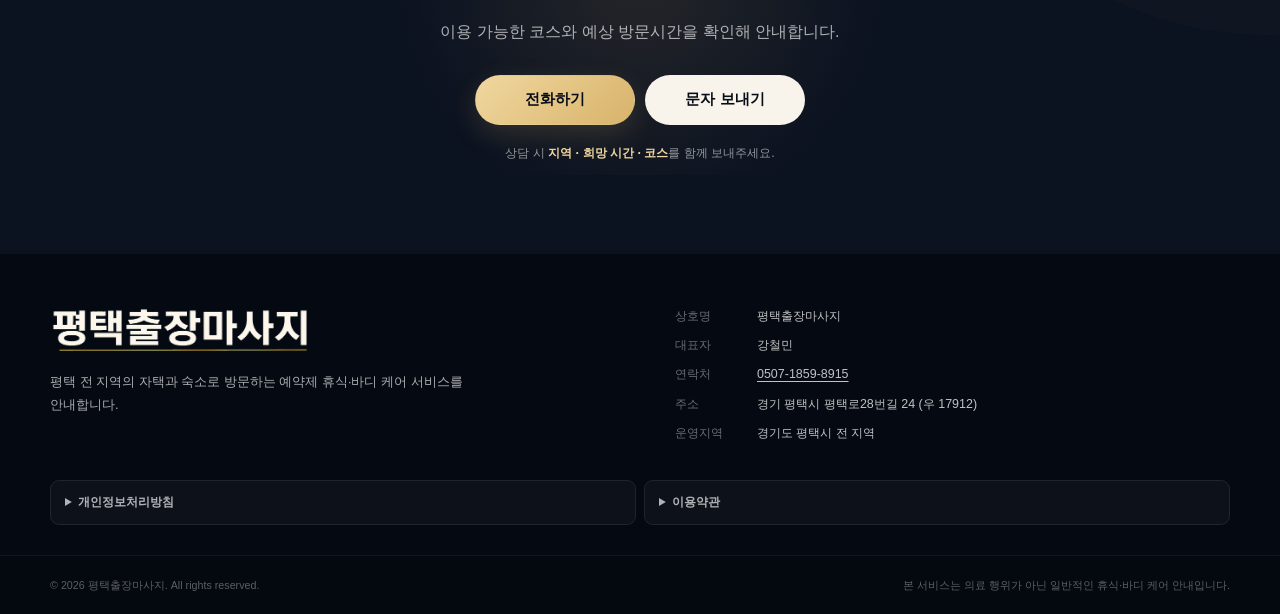
==== commit 18a883ce: "Improve site quality and Cloudflare delivery" ====
--- a/index.html
+++ b/index.html
@@ -17,20 +17,20 @@
   <meta property="og:title" content="평택출장마사지 | 고덕·송탄·안중 출장안마·홈타이">
   <meta property="og:description" content="평택 전 지역 방문 케어의 코스, 비용과 예약 절차를 한눈에 확인하세요.">
   <meta property="og:url" content="https://ptvisitcare.kr/">
-  <meta property="og:image" content="https://ptvisitcare.kr/images/hero.webp">
-  <meta property="og:image:width" content="1600">
-  <meta property="og:image:height" content="900">
+  <meta property="og:image" content="https://ptvisitcare.kr/images/og-pyeongtaek.jpg">
+  <meta property="og:image:width" content="1200">
+  <meta property="og:image:height" content="630">
   <meta property="og:image:alt" content="딥 네이비 패브릭과 수건이 정돈된 차분한 방문 케어 공간">
   <meta name="twitter:card" content="summary_large_image">
   <meta name="twitter:title" content="평택출장마사지 전문 방문 케어">
   <meta name="twitter:description" content="평택 전 지역 방문, 코스와 비용 사전 안내, 예약금·선입금 없음.">
-  <meta name="twitter:image" content="https://ptvisitcare.kr/images/hero.webp">
+  <meta name="twitter:image" content="https://ptvisitcare.kr/images/og-pyeongtaek.jpg">
 
   <link rel="icon" href="favicon.svg" type="image/svg+xml">
   <link rel="manifest" href="manifest.webmanifest">
   <link rel="preload" href="images/hero.webp" as="image" type="image/webp" fetchpriority="high">
-  <link rel="stylesheet" href="css/style.css?v=20260730-5">
-  <script src="js/main.js?v=20260731-1" defer></script>
+  <link rel="stylesheet" href="css/style.css?v=20260731-2">
+  <script src="js/main.js?v=20260731-2" defer></script>
 
   <script type="application/ld+json" id="structured-data">
   {
@@ -149,7 +149,7 @@
   <header class="site-header" data-header>
     <div class="container header-inner">
       <a class="brand" href="#top" aria-label="평택출장마사지 홈">
-        <img class="brand-logo" src="images/logo-pyeongtaek.png" width="1200" height="221" alt="평택출장마사지">
+        <img class="brand-logo" src="images/logo-pyeongtaek.webp" width="600" height="111" alt="평택출장마사지">
       </a>
 
       <button class="menu-toggle" type="button" aria-expanded="false" aria-controls="primary-navigation" aria-label="메뉴 열기" data-menu-toggle>
@@ -565,7 +565,7 @@
     <div class="container footer-main">
       <div class="footer-brand">
         <a class="brand" href="#top" aria-label="평택출장마사지 페이지 처음으로">
-          <img class="brand-logo" src="images/logo-pyeongtaek.png" width="1200" height="221" alt="평택출장마사지">
+          <img class="brand-logo" src="images/logo-pyeongtaek.webp" width="600" height="111" alt="평택출장마사지">
         </a>
         <p>평택 전 지역의 자택과 숙소로 방문하는 예약제 휴식·바디 케어 서비스를 안내합니다.</p>
       </div>
--- a/css/style.css
+++ b/css/style.css
@@ -13,7 +13,7 @@
   --line-light: #d9d2c7;
   --gold: #d8b36a;
   --gold-light: #f0d79f;
-  --gold-dark: #9a7538;
+  --gold-dark: #89652e;
   --success: #91c4ae;
   --shadow: 0 24px 64px rgba(5, 12, 24, 0.12);
   --radius-sm: 12px;
@@ -154,6 +154,62 @@
   clip: rect(0, 0, 0, 0) !important;
   white-space: nowrap !important;
   border: 0 !important;
+}
+
+.error-page {
+  min-height: 100vh;
+  padding: 72px 0;
+  color: var(--ivory);
+  background:
+    radial-gradient(circle at 75% 20%, rgba(216, 179, 106, 0.16), transparent 24rem),
+    var(--navy-950);
+}
+
+.error-page__inner {
+  display: grid;
+  min-height: calc(100vh - 144px);
+  place-items: center;
+  text-align: center;
+}
+
+.error-card {
+  width: min(100%, 680px);
+  padding: clamp(32px, 8vw, 68px);
+  border: 1px solid var(--line-dark);
+  border-radius: var(--radius-lg);
+  background: rgba(16, 26, 44, 0.88);
+  box-shadow: 0 30px 80px rgba(0, 0, 0, 0.28);
+}
+
+.error-card .brand-logo {
+  width: min(100%, 300px);
+  margin: 0 auto 34px;
+}
+
+.error-code {
+  margin-bottom: 8px;
+  color: var(--gold-light);
+  font-family: Georgia, "Times New Roman", serif;
+  font-size: clamp(4.5rem, 20vw, 8rem);
+  font-weight: 700;
+  line-height: 0.9;
+}
+
+.error-card h1 {
+  margin-bottom: 18px;
+  font-size: clamp(1.8rem, 7vw, 3.2rem);
+}
+
+.error-card > p {
+  margin: 0 auto 30px;
+  color: rgba(255, 255, 255, 0.78);
+}
+
+.error-actions {
+  display: flex;
+  flex-wrap: wrap;
+  justify-content: center;
+  gap: 12px;
 }
 
 .skip-link {
@@ -900,6 +956,29 @@
   box-shadow: 0 10px 32px rgba(19, 28, 43, 0.045);
 }
 
+.local-guide {
+  max-width: 920px;
+  padding: clamp(26px, 5vw, 42px);
+  margin: 34px auto 0;
+  border: 1px solid var(--line-light);
+  border-radius: var(--radius);
+  background: rgba(255, 255, 255, 0.7);
+  box-shadow: 0 18px 44px rgba(20, 32, 51, 0.07);
+}
+
+.local-guide h3 {
+  margin-bottom: 18px;
+  font-size: clamp(1.45rem, 4vw, 2rem);
+}
+
+.local-guide > p:not(.eyebrow) {
+  color: var(--muted);
+}
+
+.local-guide > p:not(.eyebrow) + p {
+  margin-top: 14px;
+}
+
 .region-card__heading {
   display: flex;
   margin-bottom: 14px;
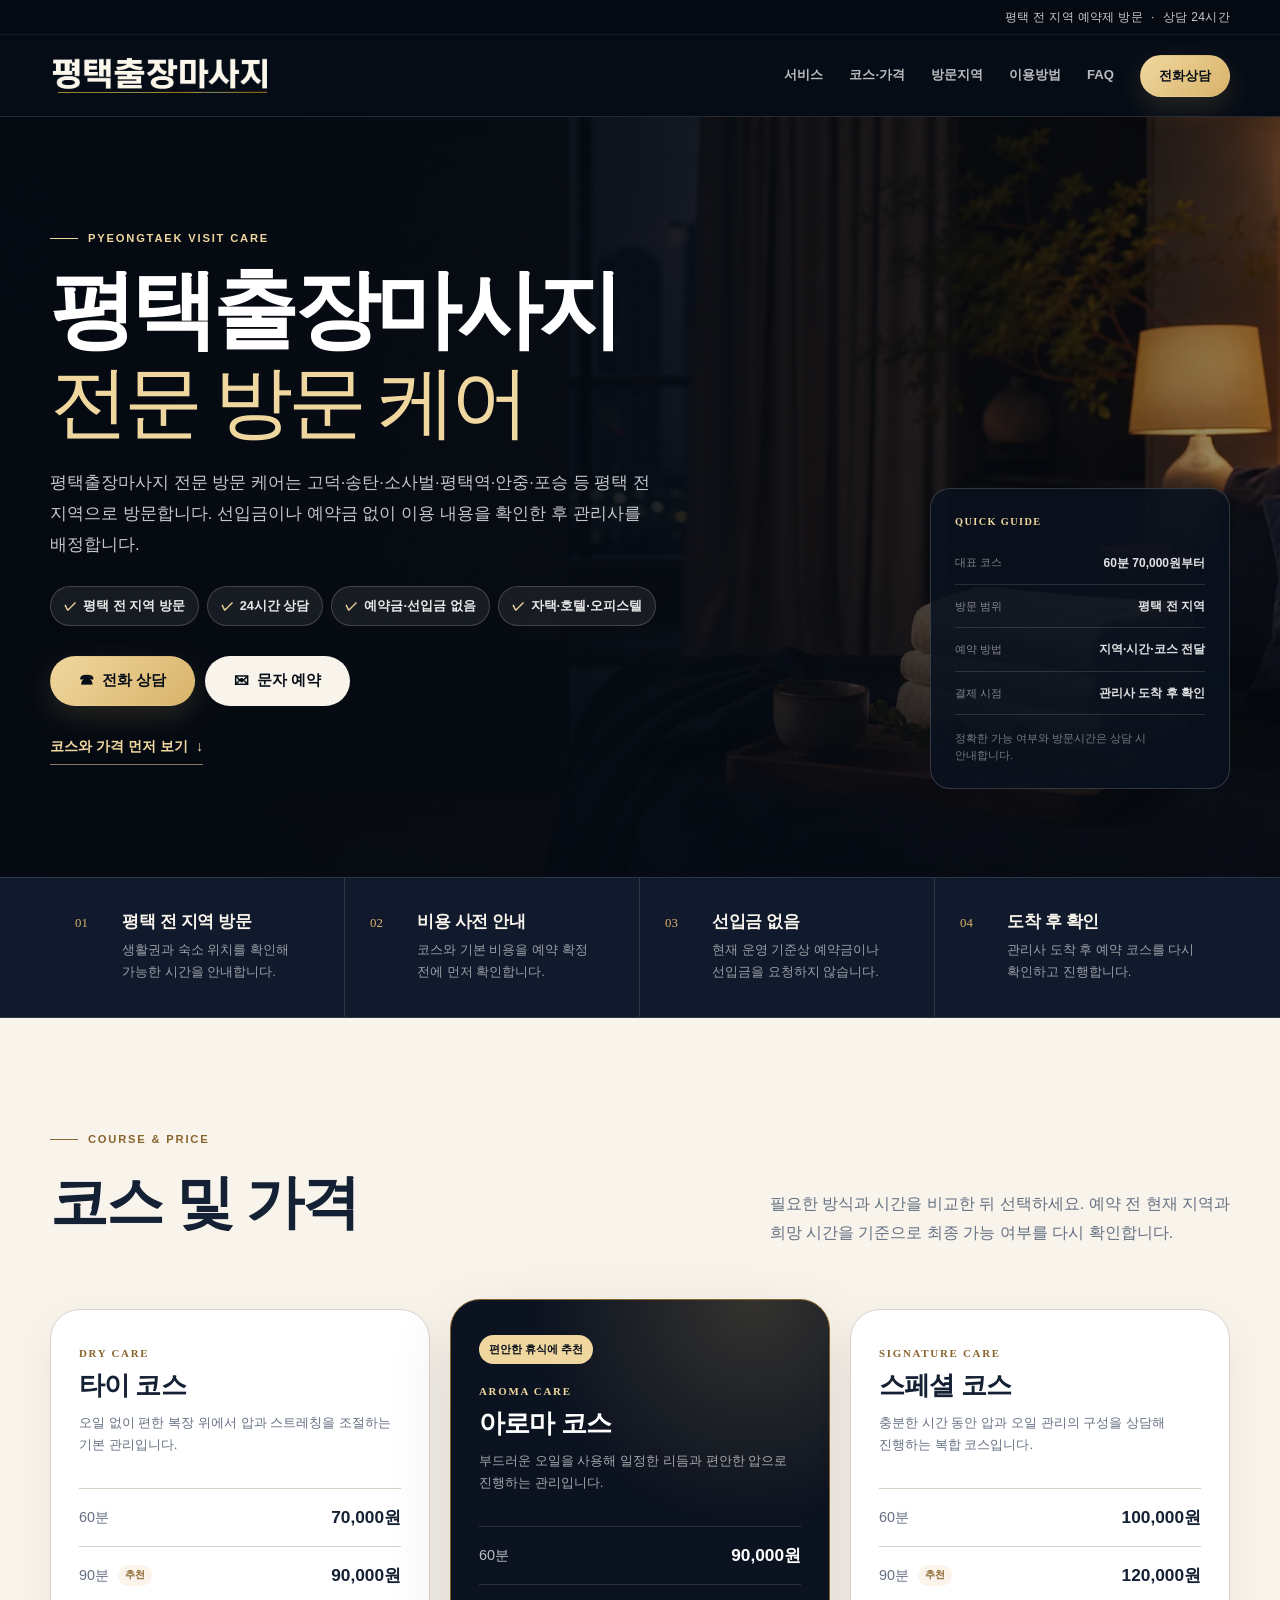
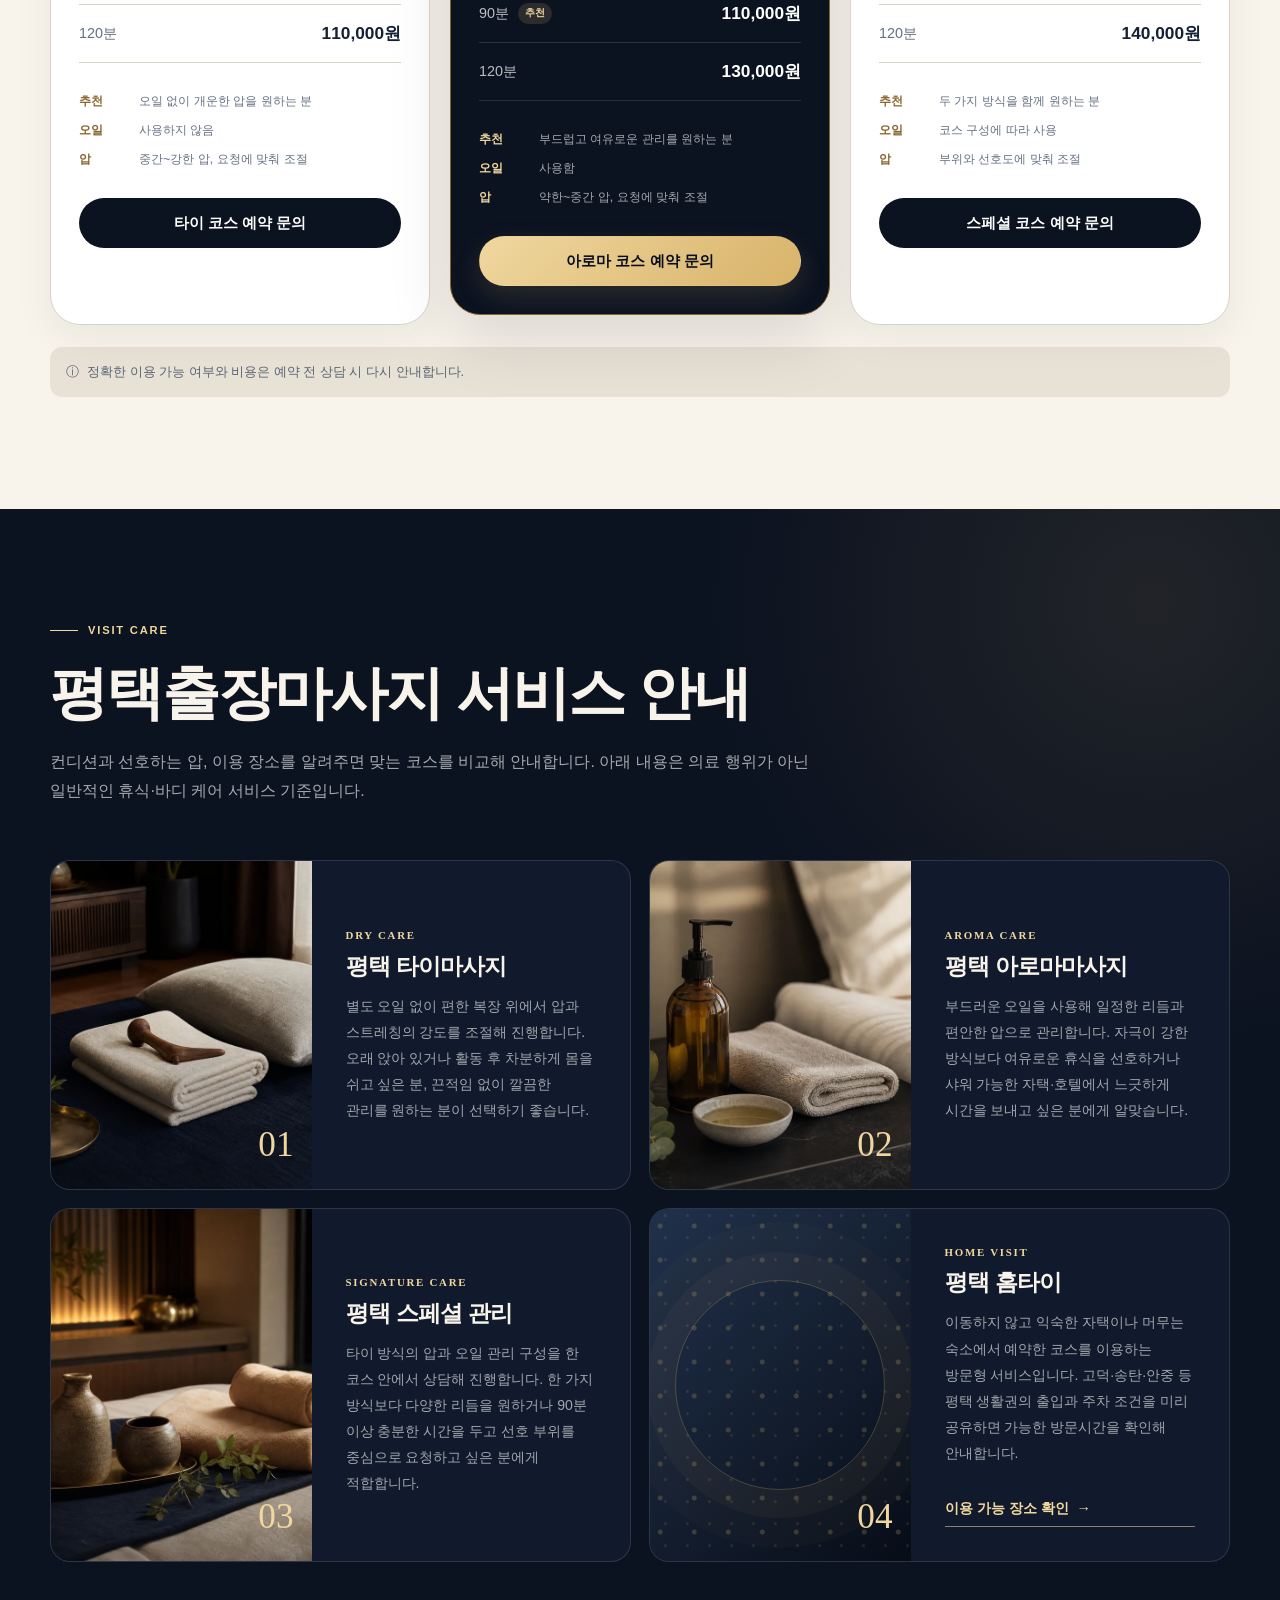
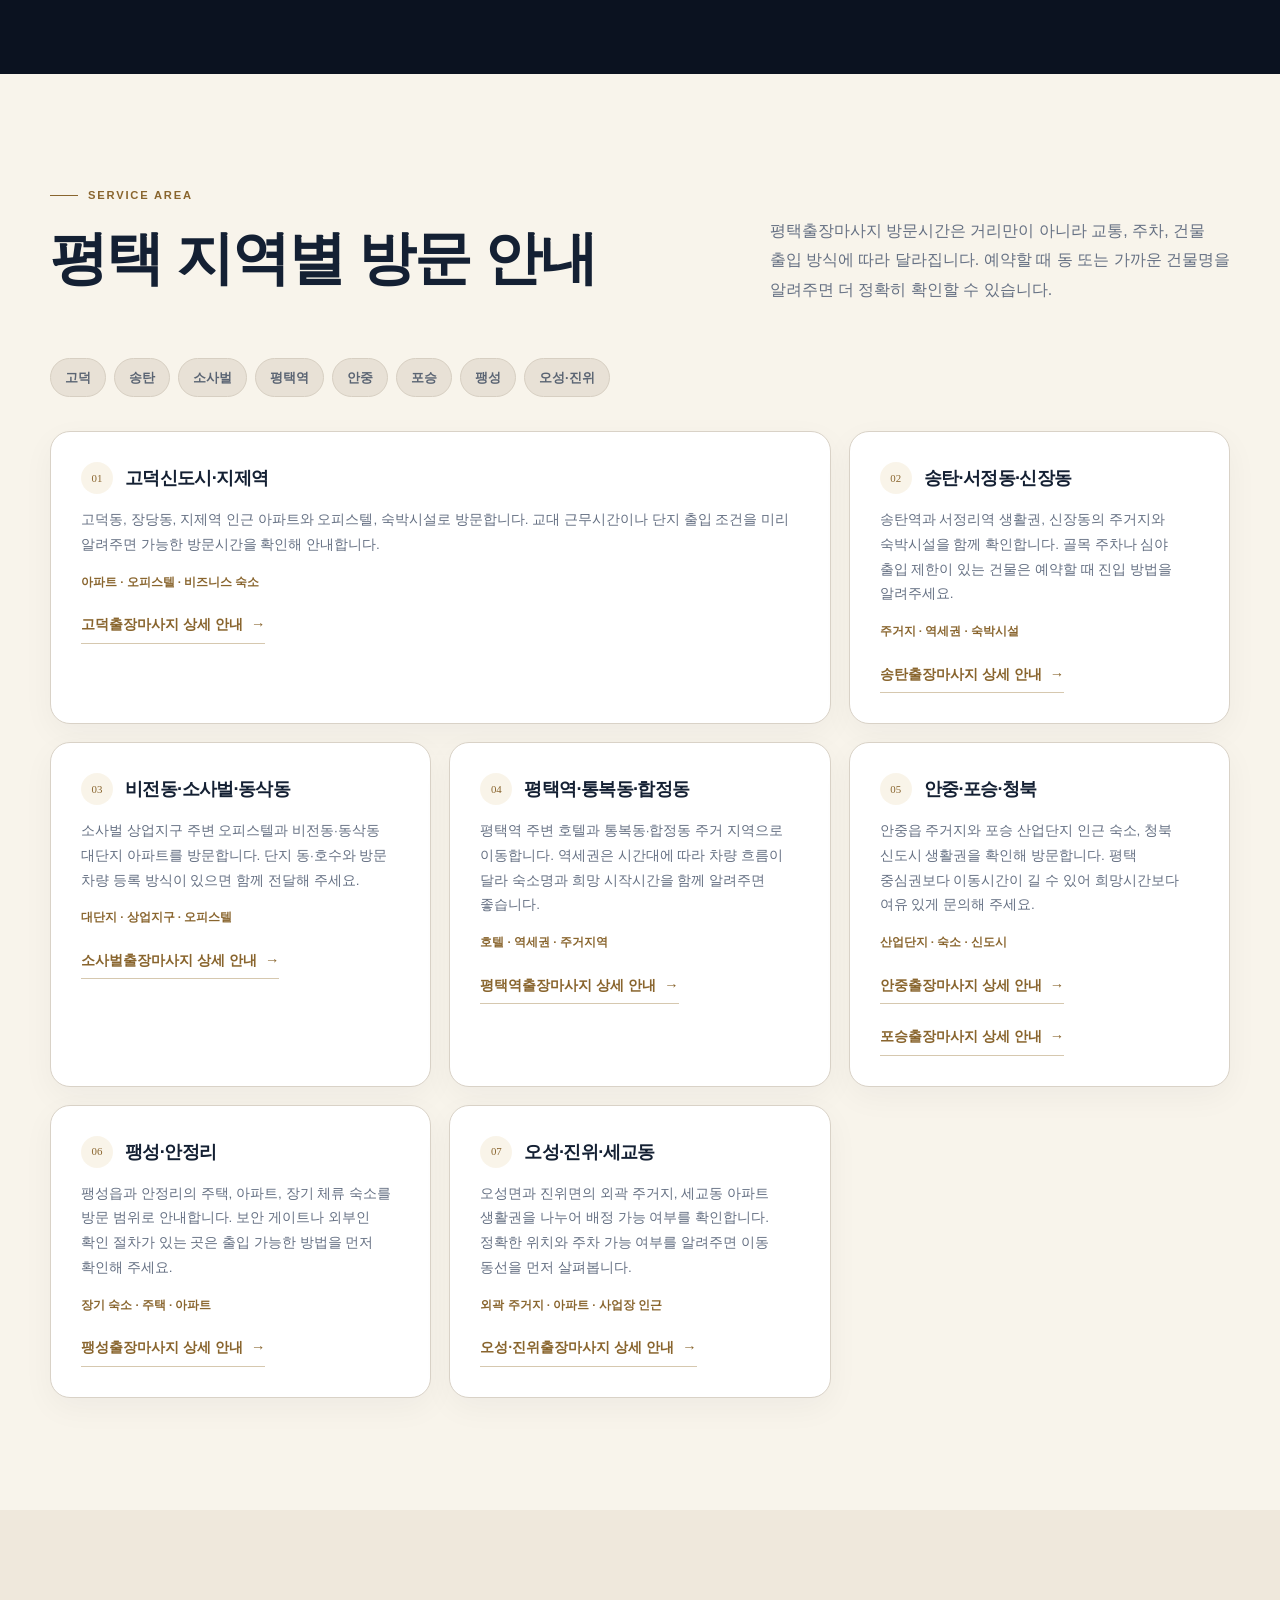
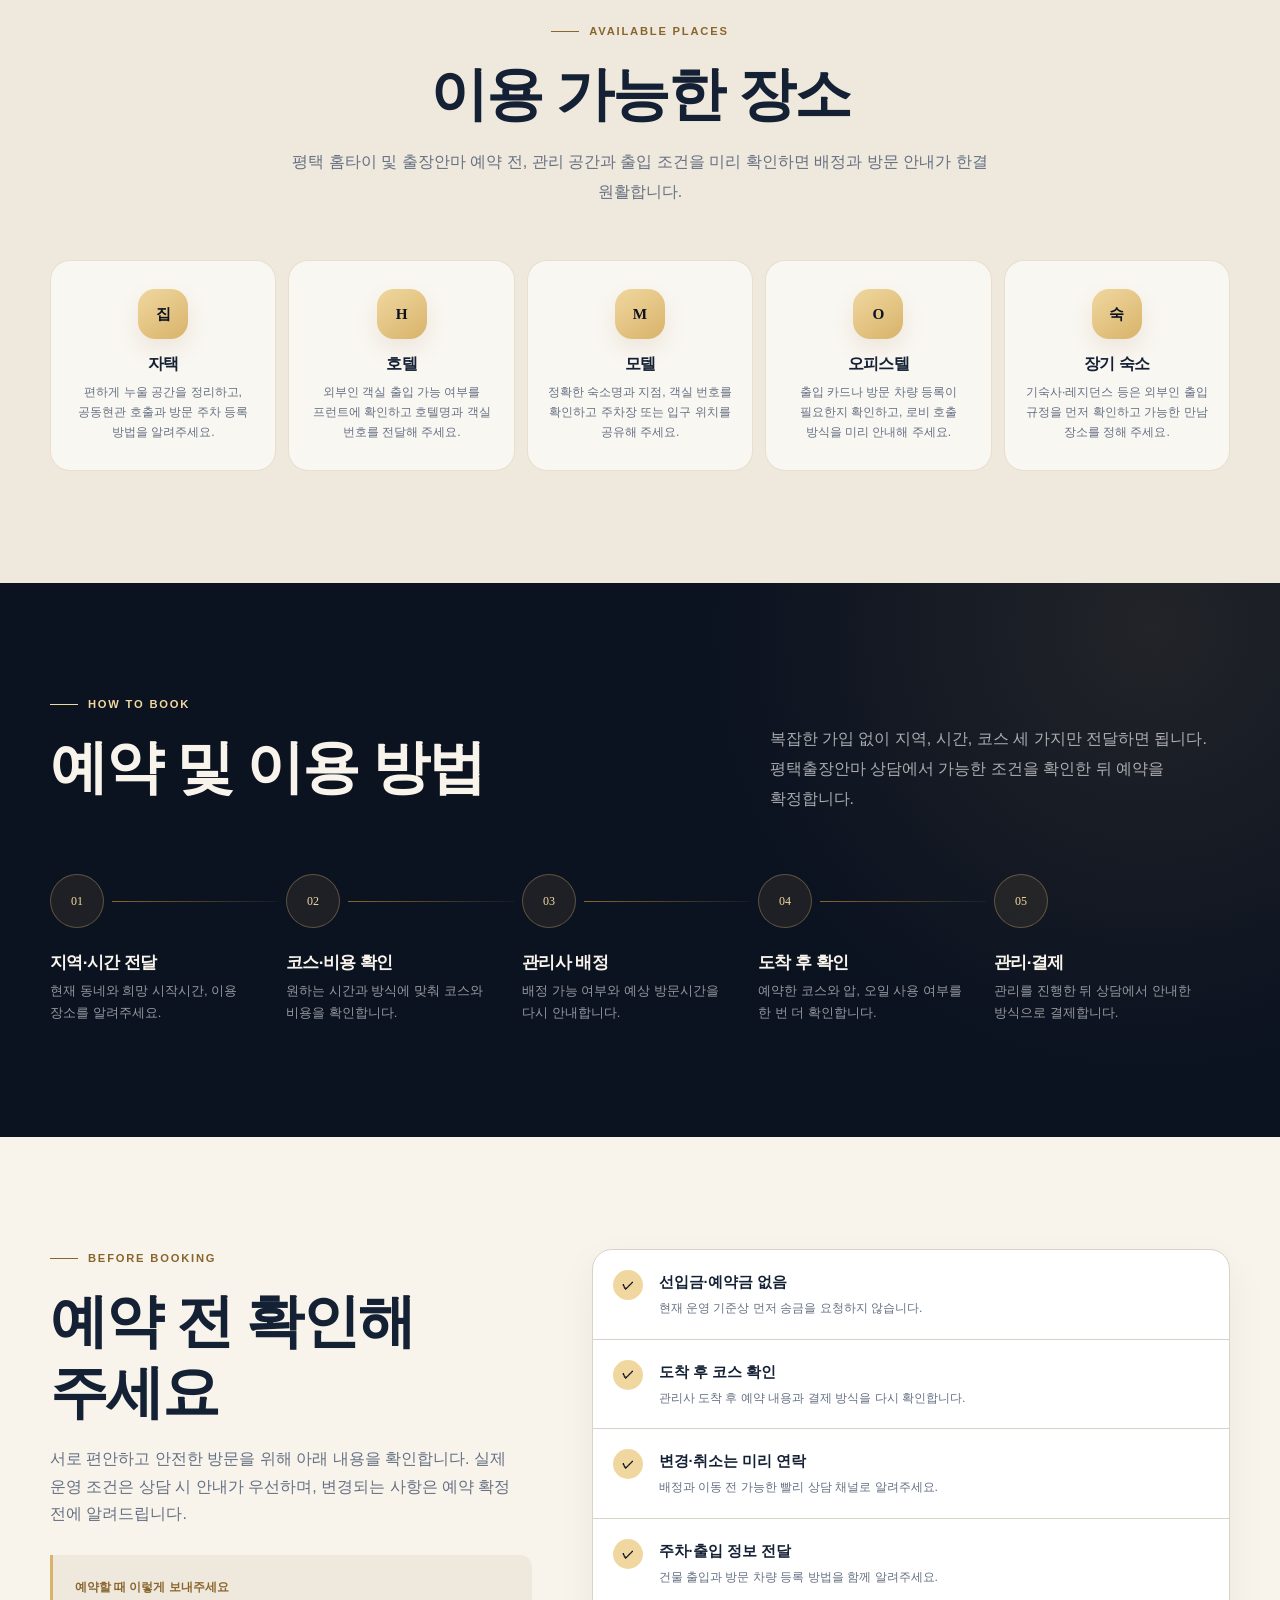
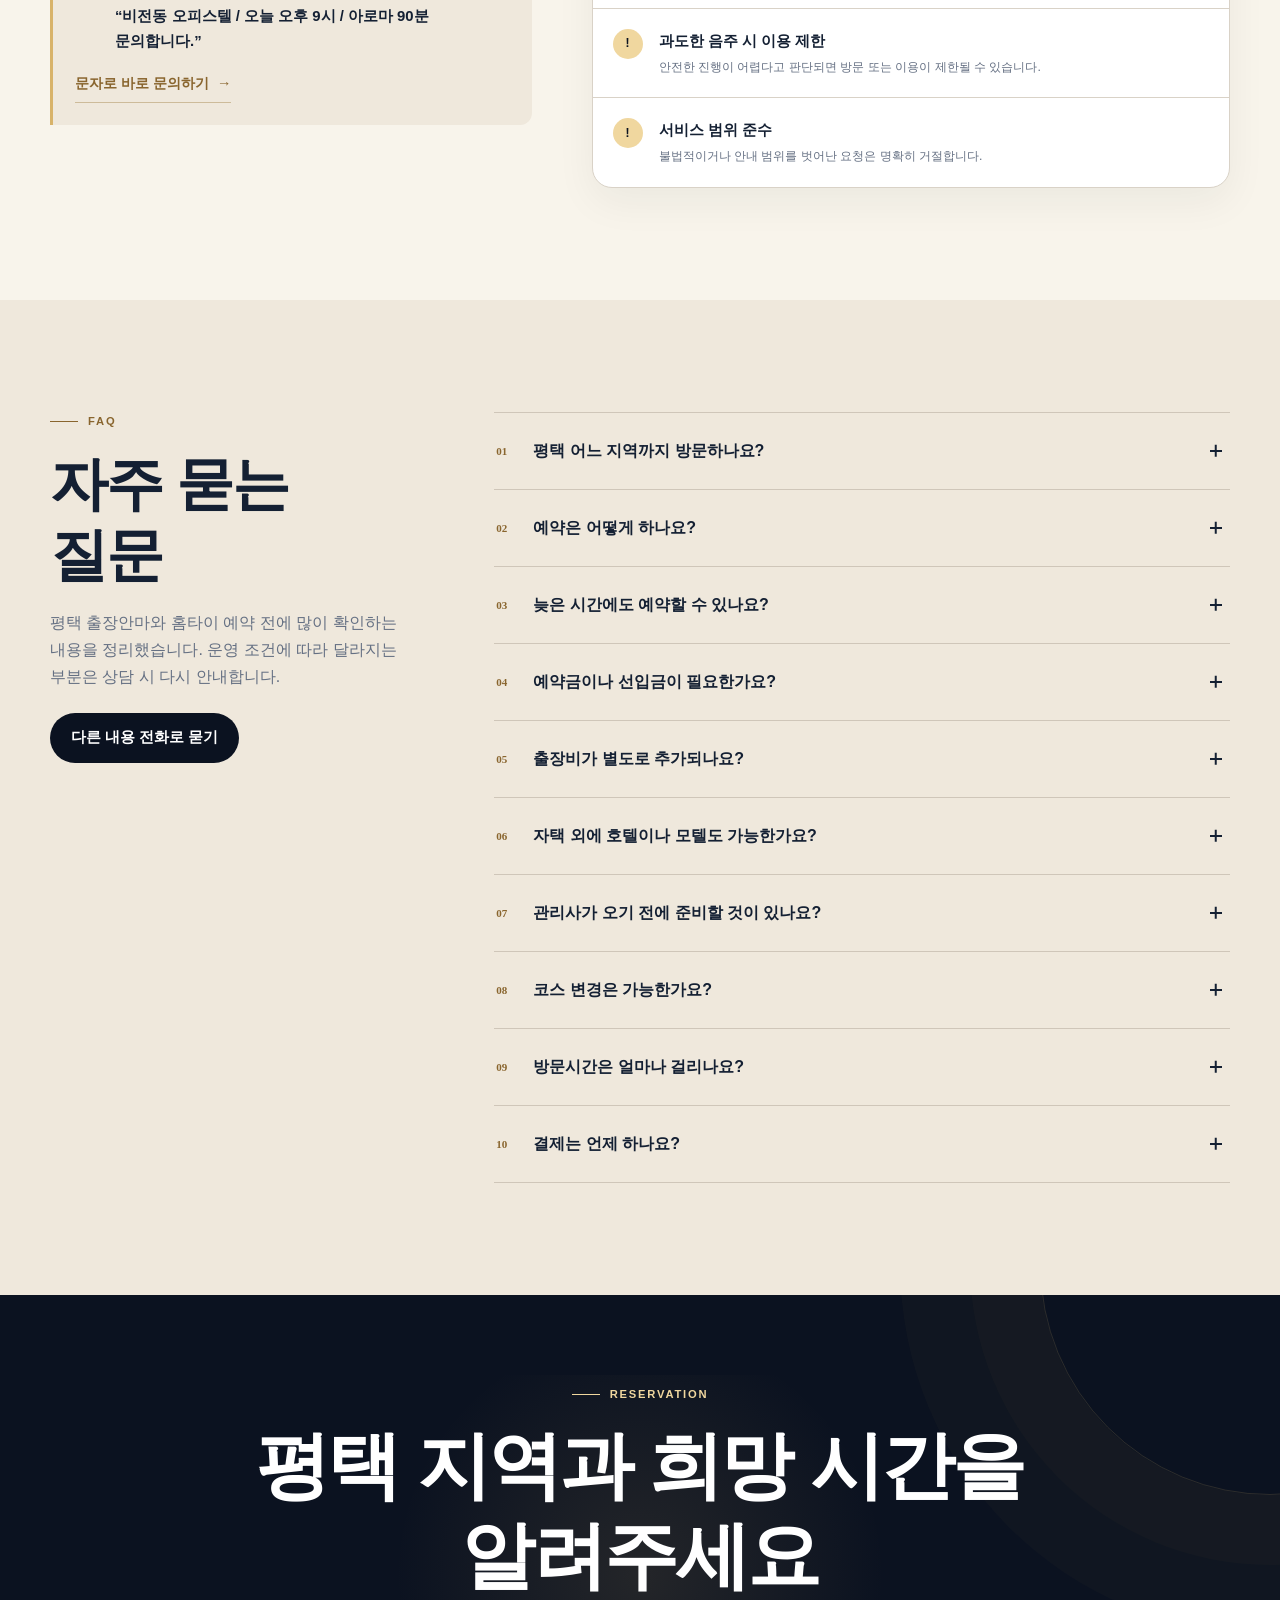
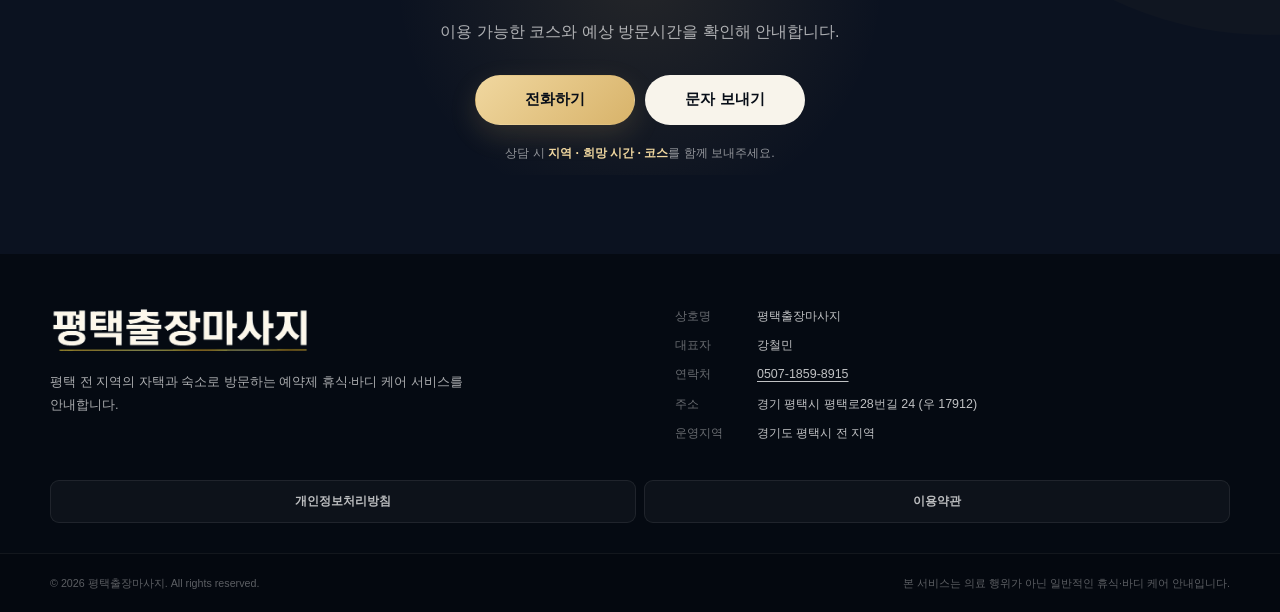
==== commit 3ea2fb9d: "Add privacy policy and service terms" ====
--- a/index.html
+++ b/index.html
@@ -29,7 +29,7 @@
   <link rel="icon" href="favicon.svg" type="image/svg+xml">
   <link rel="manifest" href="manifest.webmanifest">
   <link rel="preload" href="images/hero.webp" as="image" type="image/webp" fetchpriority="high">
-  <link rel="stylesheet" href="css/style.css?v=20260731-2">
+  <link rel="stylesheet" href="css/style.css?v=20260731-3">
   <script src="js/main.js?v=20260731-2" defer></script>
 
   <script type="application/ld+json" id="structured-data">
@@ -577,18 +577,10 @@
         <div><dt>운영지역</dt><dd>경기도 평택시 전 지역</dd></div>
       </dl>
     </div>
-    <div class="container footer-legal">
-      <details id="privacy">
-        <summary>개인정보처리방침</summary>
-        <!-- TODO: 실제 수집 항목, 보유 기간, 책임자 정보를 반영한 법률 검토본으로 교체하세요. -->
-        <p>개인정보처리방침 내용 입력. 상담 과정에서 수집하는 정보와 이용 목적, 보유 기간, 파기 방법 및 문의처를 실제 운영 기준에 맞춰 작성하세요.</p>
-      </details>
-      <details id="terms">
-        <summary>이용약관</summary>
-        <!-- TODO: 실제 예약, 변경, 취소, 환불 기준을 반영한 약관으로 교체하세요. -->
-        <p>이용약관 내용 입력. 서비스 범위와 예약 확정, 변경·취소, 결제 및 이용 제한 기준을 실제 운영 정책에 맞춰 작성하세요.</p>
-      </details>
-    </div>
+    <nav class="container footer-legal" aria-label="정책 안내">
+      <a href="privacy/">개인정보처리방침</a>
+      <a href="terms/">이용약관</a>
+    </nav>
     <div class="footer-bottom">
       <div class="container">
         <p>© <span data-current-year>2026</span> <span data-config-business>평택출장마사지</span>. All rights reserved.</p>
--- a/css/style.css
+++ b/css/style.css
@@ -1396,8 +1396,28 @@
 
 .footer-legal {
   display: grid;
+  grid-template-columns: repeat(2, minmax(0, max-content));
   padding-bottom: 30px;
   gap: 8px;
+}
+
+.footer-legal > a {
+  display: inline-flex;
+  min-height: 42px;
+  align-items: center;
+  justify-content: center;
+  padding: 10px 14px;
+  color: rgba(255, 255, 255, 0.72);
+  background: rgba(255, 255, 255, 0.035);
+  border: 1px solid rgba(255, 255, 255, 0.08);
+  border-radius: 9px;
+  font-size: 0.75rem;
+  font-weight: 650;
+}
+
+.footer-legal > a:hover {
+  color: var(--white);
+  border-color: rgba(255, 255, 255, 0.2);
 }
 
 .footer-legal details {
@@ -1437,6 +1457,88 @@
   margin: 0;
   color: rgba(255, 255, 255, 0.35);
   font-size: 0.67rem;
+}
+
+.legal-page {
+  min-height: 60vh;
+  padding: clamp(64px, 9vw, 112px) 0;
+  background: var(--ivory);
+}
+
+.legal-page__header {
+  max-width: 820px;
+  margin-bottom: 42px;
+}
+
+.legal-page__header h1 {
+  margin: 12px 0 16px;
+  color: var(--navy);
+  font-family: var(--font-display);
+  font-size: clamp(2rem, 6vw, 4rem);
+  line-height: 1.08;
+}
+
+.legal-page__header > p:last-child {
+  color: var(--gray);
+  line-height: 1.8;
+}
+
+.legal-document {
+  max-width: 900px;
+  padding: clamp(28px, 5vw, 54px);
+  background: var(--white);
+  border: 1px solid var(--line);
+  border-radius: 22px;
+  box-shadow: var(--shadow-soft);
+}
+
+.legal-document section + section {
+  padding-top: 28px;
+  margin-top: 28px;
+  border-top: 1px solid var(--line);
+}
+
+.legal-document h2 {
+  margin: 0 0 12px;
+  color: var(--navy);
+  font-size: clamp(1.05rem, 3vw, 1.32rem);
+}
+
+.legal-document p,
+.legal-document li {
+  color: var(--gray);
+  font-size: 0.94rem;
+  line-height: 1.85;
+}
+
+.legal-document p {
+  margin: 0;
+}
+
+.legal-document p + p,
+.legal-document ul,
+.legal-document ol {
+  margin-top: 10px;
+}
+
+.legal-document ul,
+.legal-document ol {
+  padding-left: 1.25rem;
+}
+
+.legal-document a {
+  color: var(--gold-dark);
+  font-weight: 700;
+  text-decoration: underline;
+  text-underline-offset: 3px;
+}
+
+.legal-document .legal-note {
+  padding: 16px 18px;
+  color: var(--navy);
+  background: var(--ivory-deep);
+  border-left: 3px solid var(--gold);
+  border-radius: 0 10px 10px 0;
 }
 
 .mobile-cta {
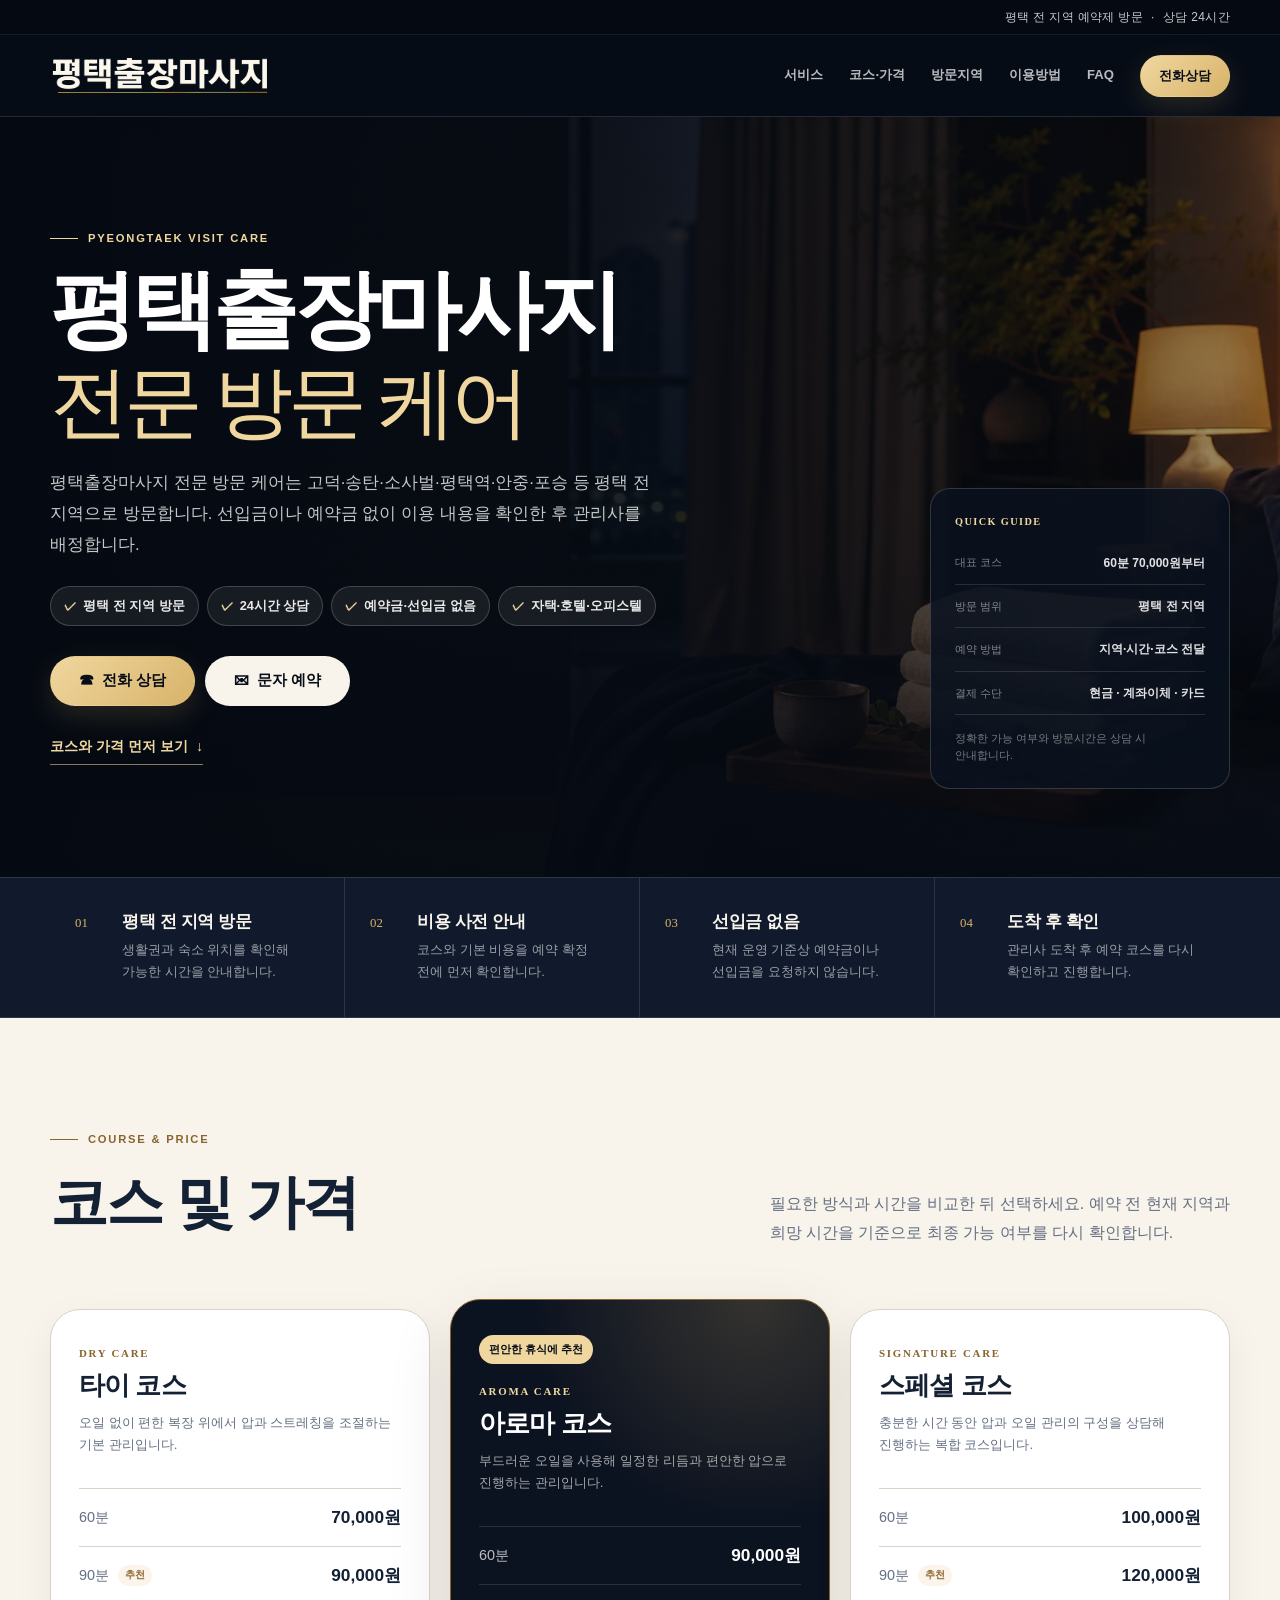
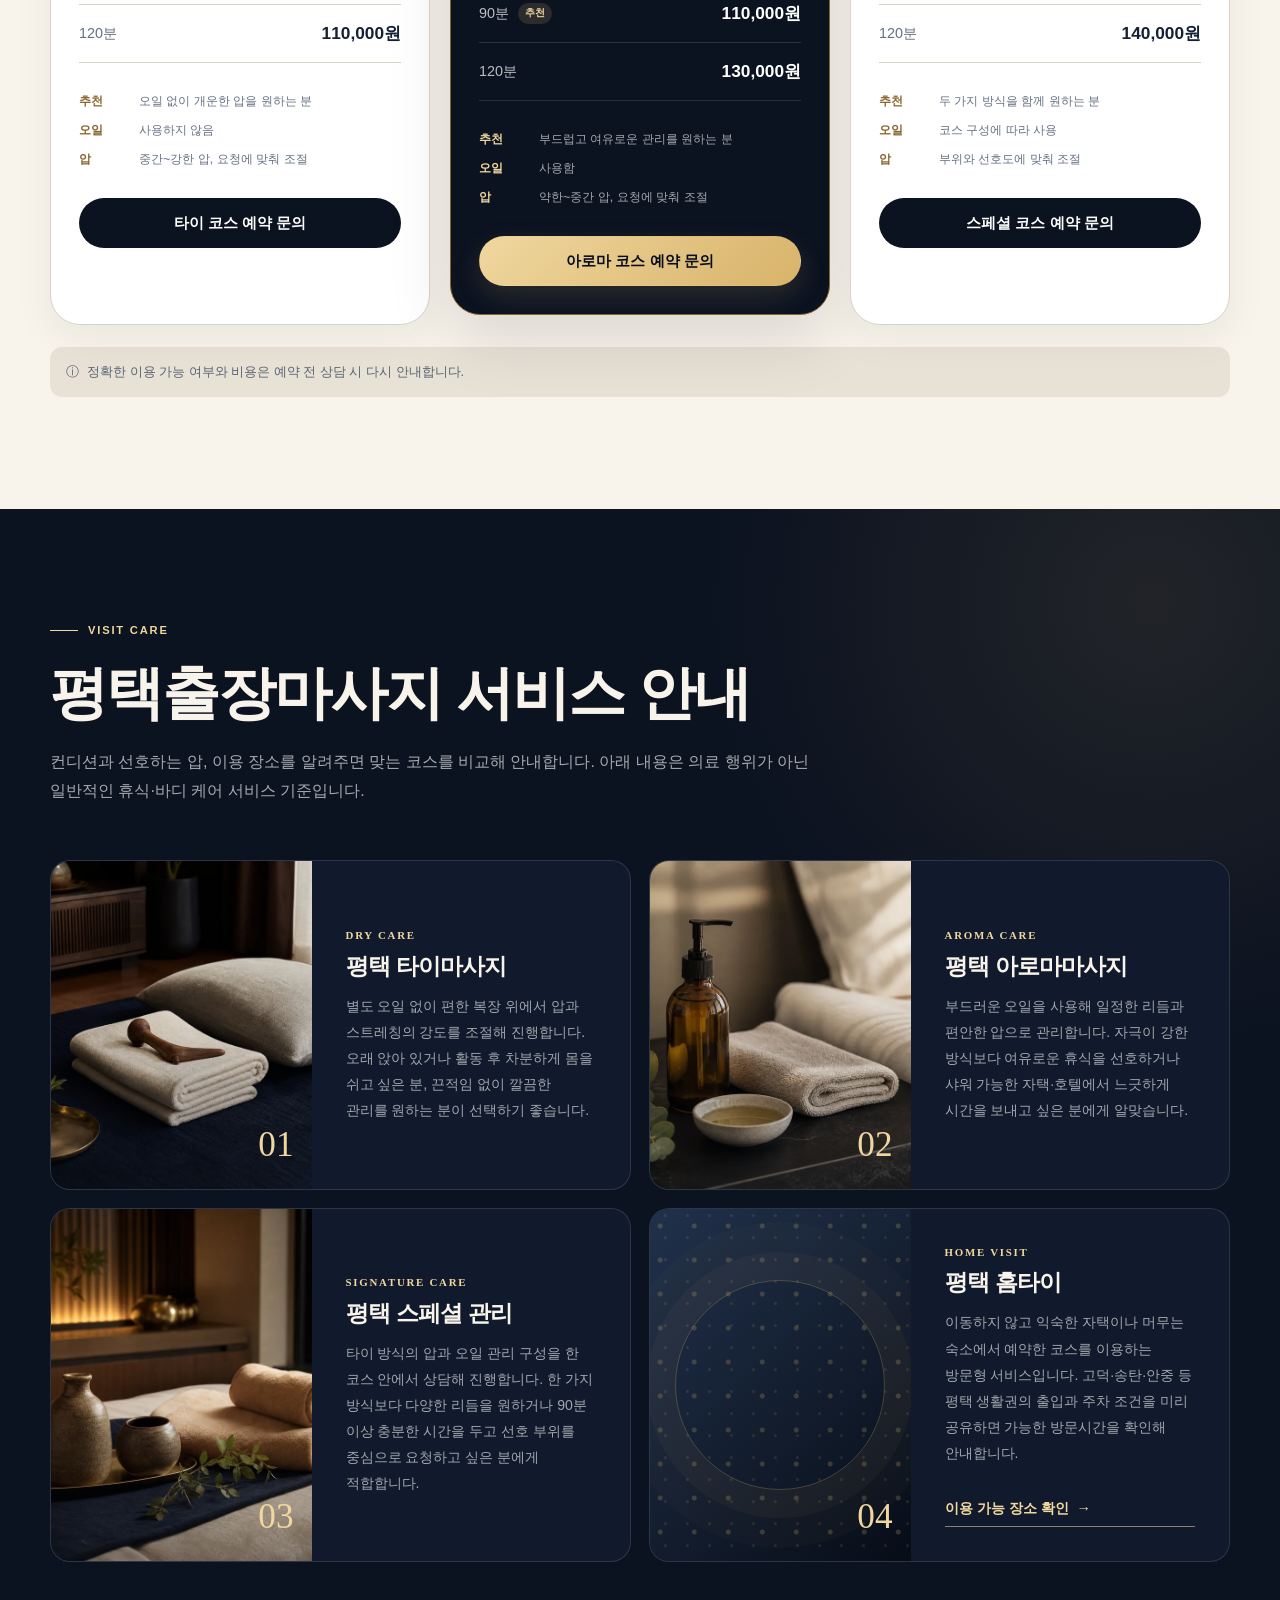
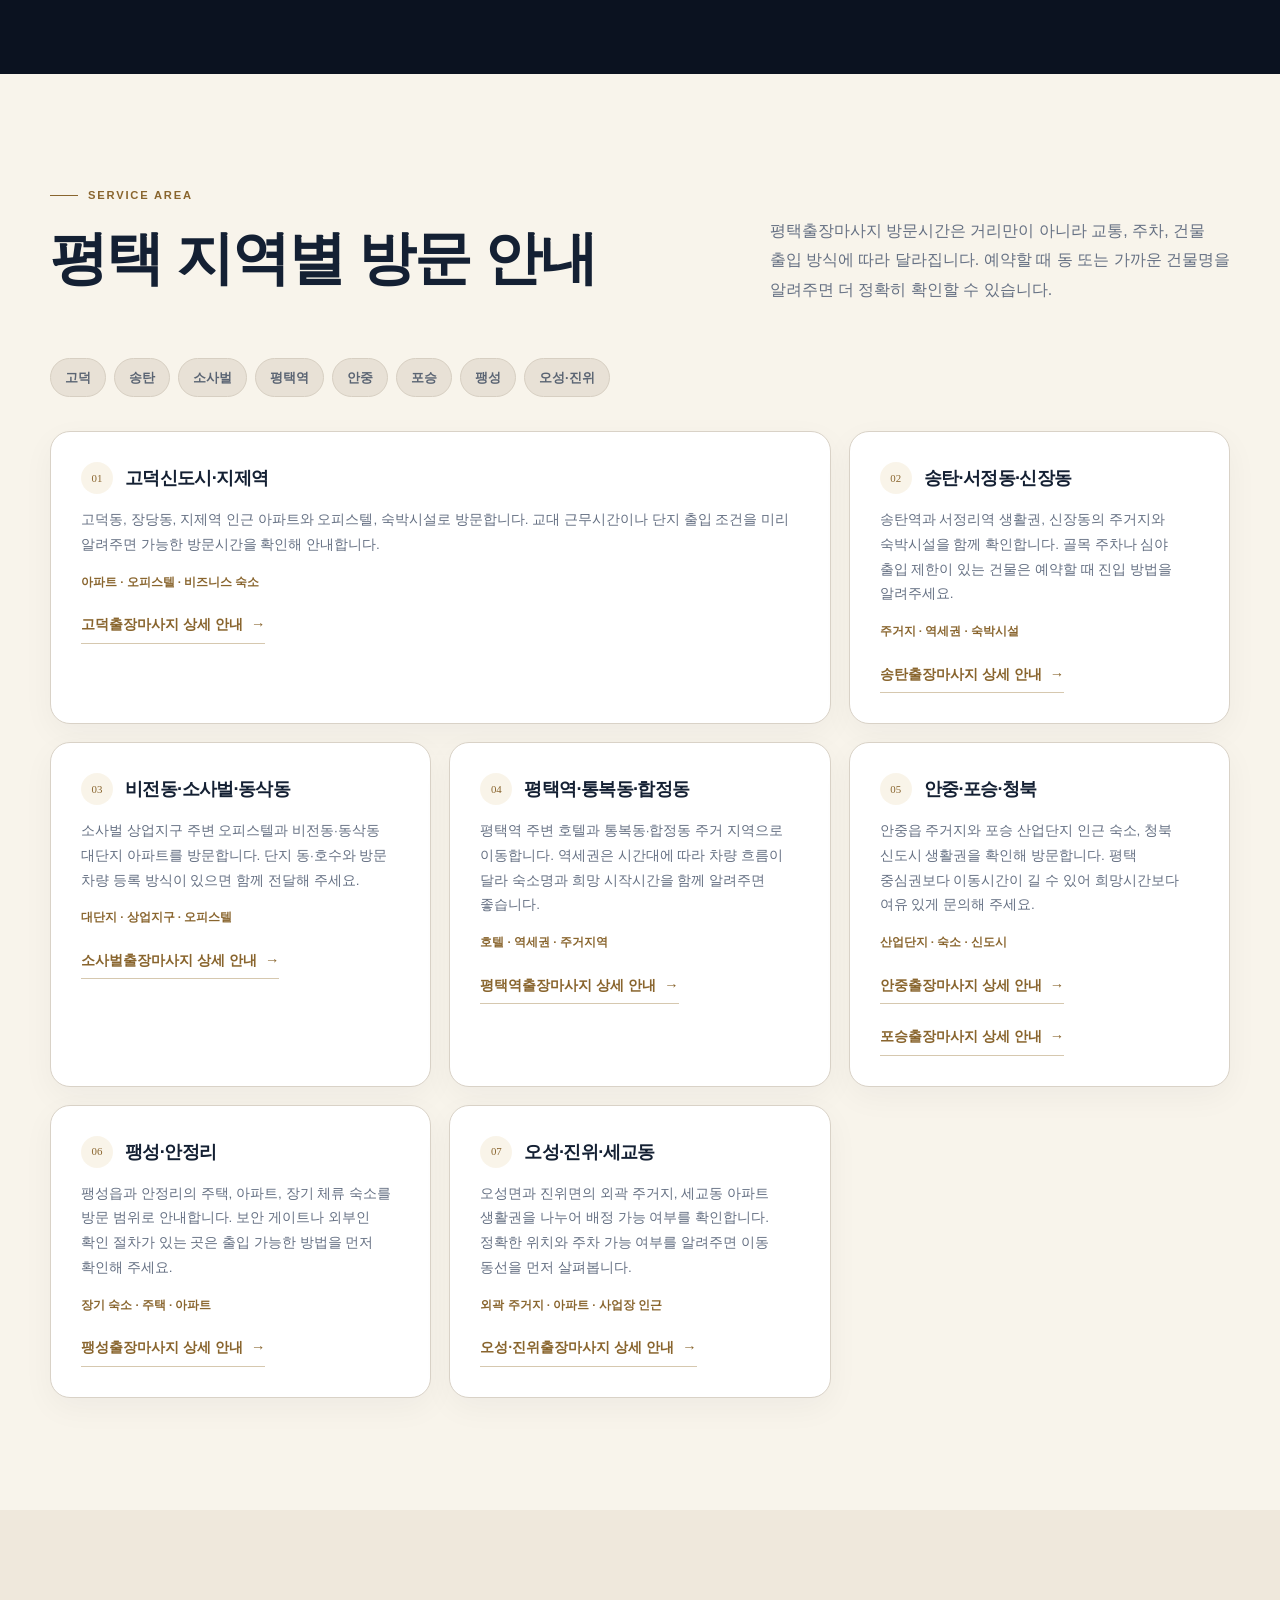
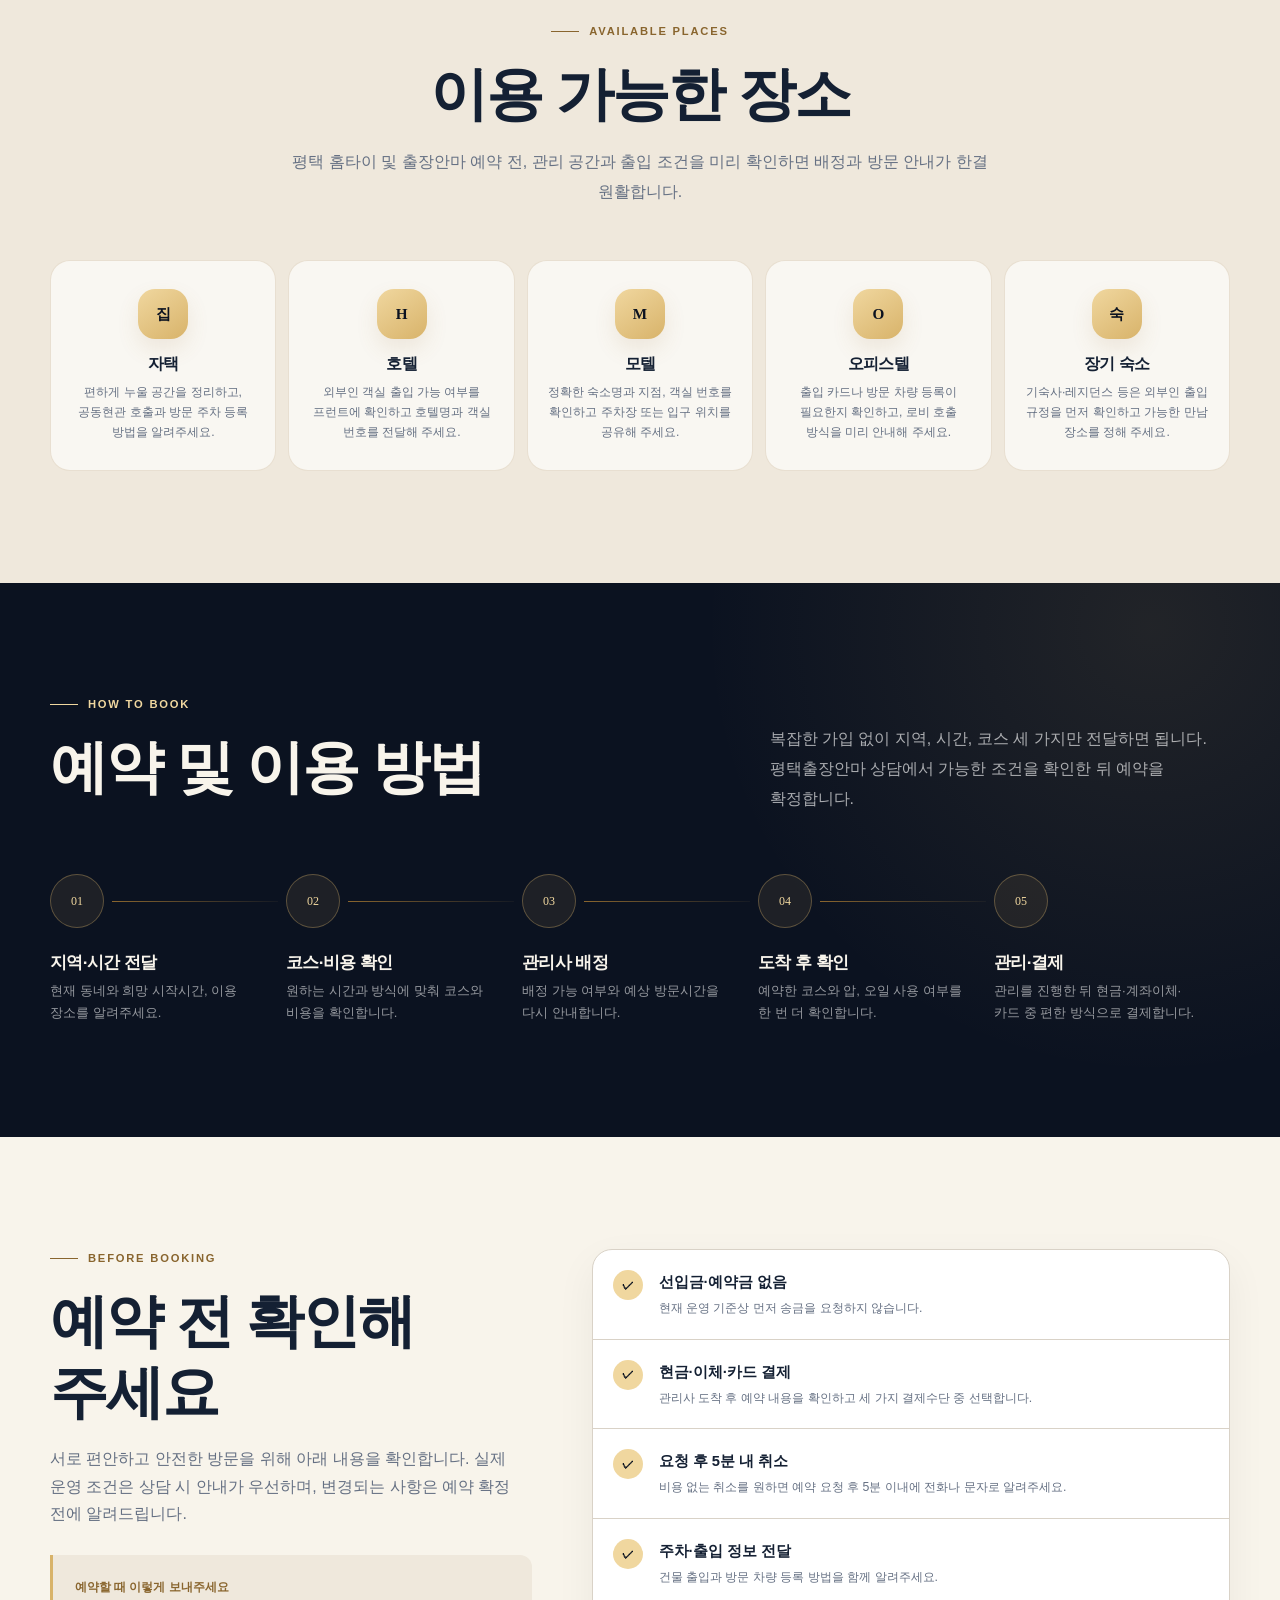
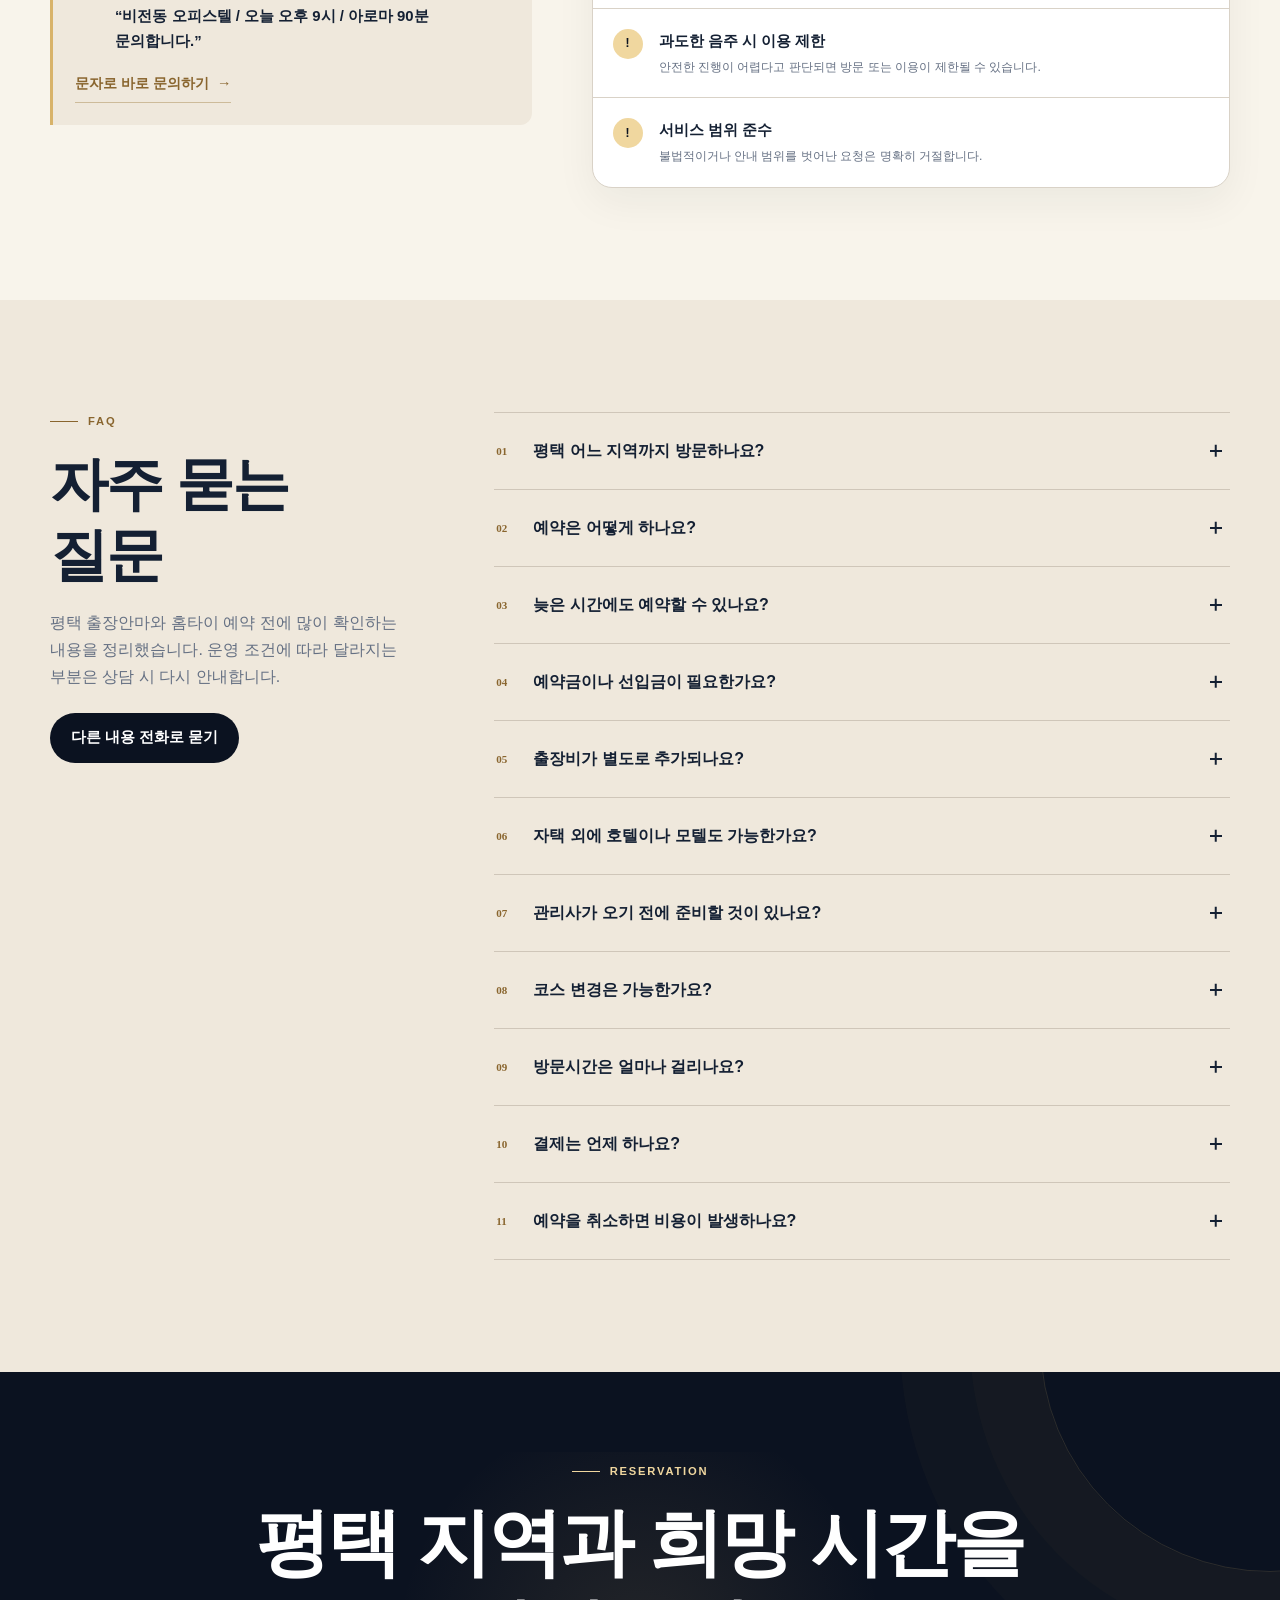
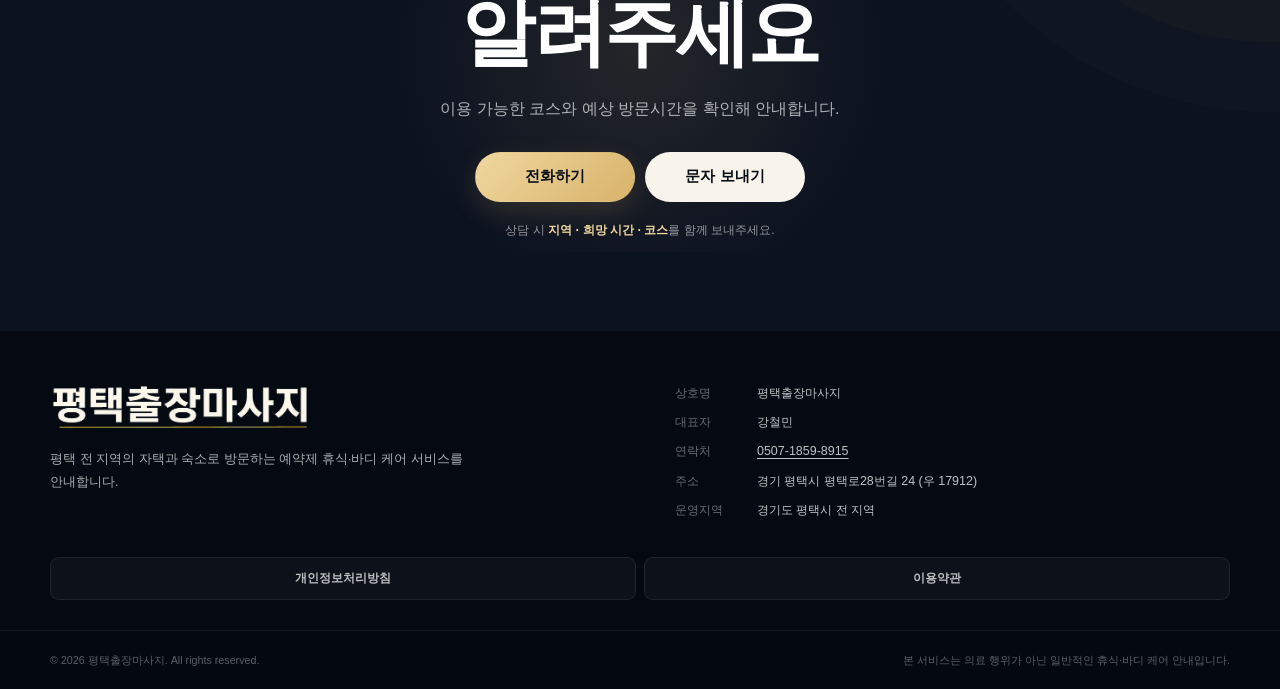
==== commit ba8ec824: "Document confirmed operating policies" ====
--- a/index.html
+++ b/index.html
@@ -93,17 +93,17 @@
           {
             "@type": "Question",
             "name": "늦은 시간에도 예약할 수 있나요?",
-            "acceptedAnswer": { "@type": "Answer", "text": "상담은 24시간 가능하도록 운영할 예정이며, 실제 방문 가능 여부는 시간대와 지역, 당일 배정 상황에 따라 달라질 수 있습니다. 늦은 시간에는 출입과 주차 조건도 함께 알려주세요." }
+            "acceptedAnswer": { "@type": "Answer", "text": "상담은 24시간 가능합니다. 실제 방문 가능 여부는 시간대와 지역, 당일 배정 상황에 따라 달라질 수 있습니다. 늦은 시간에는 출입과 주차 조건도 함께 알려주세요." }
           },
           {
             "@type": "Question",
             "name": "예약금이나 선입금이 필요한가요?",
-            "acceptedAnswer": { "@type": "Answer", "text": "현재 안내 기준으로 예약금과 선입금은 받지 않으며 관리사 도착 후 코스를 다시 확인합니다. 실제 결제 방식은 예약 상담 시 최종 안내를 확인해 주세요." }
+            "acceptedAnswer": { "@type": "Answer", "text": "예약금과 선입금은 받지 않습니다. 결제는 현금, 계좌이체, 카드 모두 가능하며 관리사 도착 후 예약한 코스를 다시 확인합니다." }
           },
           {
             "@type": "Question",
             "name": "출장비가 별도로 추가되나요?",
-            "acceptedAnswer": { "@type": "Answer", "text": "평택 기본 방문 지역의 비용 조건은 상담 시 코스 가격과 함께 안내합니다. 외곽이나 특수한 이동 조건이 있는 경우 추가 비용 여부를 예약 확정 전에 먼저 알려드립니다." }
+            "acceptedAnswer": { "@type": "Answer", "text": "평택 기본 방문 지역의 비용 조건은 상담 시 코스 가격과 함께 안내합니다. 일부 외곽지역은 추가 비용이 발생할 수 있으며 예약 확정 전에 상담으로 먼저 안내합니다." }
           },
           {
             "@type": "Question",
@@ -128,7 +128,12 @@
           {
             "@type": "Question",
             "name": "결제는 언제 하나요?",
-            "acceptedAnswer": { "@type": "Answer", "text": "현재 안내 기준은 관리사 도착 후 예약한 코스를 확인하고, 관리가 끝난 뒤 상담 시 안내된 방식으로 결제하는 것입니다. 가능한 결제 수단은 예약 전에 확인해 주세요." }
+            "acceptedAnswer": { "@type": "Answer", "text": "관리사 도착 후 예약한 코스를 확인하고 관리가 끝난 뒤 결제합니다. 현금, 계좌이체, 카드 모두 가능합니다." }
+          },
+          {
+            "@type": "Question",
+            "name": "예약을 취소하면 비용이 발생하나요?",
+            "acceptedAnswer": { "@type": "Answer", "text": "비용 없이 취소하려면 예약 요청 후 5분 이내에 전화나 문자로 알려주세요. 5분이 지난 뒤에는 관리사 배정과 이동 상황에 따라 취소 비용이 발생할 수 있으며 적용 여부는 상담으로 안내합니다." }
           }
         ]
       }
@@ -197,7 +202,7 @@
             <div><dt>대표 코스</dt><dd>60분 70,000원부터</dd></div>
             <div><dt>방문 범위</dt><dd>평택 전 지역</dd></div>
             <div><dt>예약 방법</dt><dd>지역·시간·코스 전달</dd></div>
-            <div><dt>결제 시점</dt><dd>관리사 도착 후 확인</dd></div>
+            <div><dt>결제 수단</dt><dd>현금 · 계좌이체 · 카드</dd></div>
           </dl>
           <p>정확한 가능 여부와 방문시간은 상담 시 안내합니다.</p>
         </aside>
@@ -455,7 +460,7 @@
           <li><span>02</span><div><h3>코스·비용 확인</h3><p>원하는 시간과 방식에 맞춰 코스와 비용을 확인합니다.</p></div></li>
           <li><span>03</span><div><h3>관리사 배정</h3><p>배정 가능 여부와 예상 방문시간을 다시 안내합니다.</p></div></li>
           <li><span>04</span><div><h3>도착 후 확인</h3><p>예약한 코스와 압, 오일 사용 여부를 한 번 더 확인합니다.</p></div></li>
-          <li><span>05</span><div><h3>관리·결제</h3><p>관리를 진행한 뒤 상담에서 안내한 방식으로 결제합니다.</p></div></li>
+          <li><span>05</span><div><h3>관리·결제</h3><p>관리를 진행한 뒤 현금·계좌이체·카드 중 편한 방식으로 결제합니다.</p></div></li>
         </ol>
       </div>
     </section>
@@ -474,8 +479,8 @@
         </div>
         <ul class="notice-list">
           <li><span aria-hidden="true">✓</span><div><strong>선입금·예약금 없음</strong><p>현재 운영 기준상 먼저 송금을 요청하지 않습니다.</p></div></li>
-          <li><span aria-hidden="true">✓</span><div><strong>도착 후 코스 확인</strong><p>관리사 도착 후 예약 내용과 결제 방식을 다시 확인합니다.</p></div></li>
-          <li><span aria-hidden="true">✓</span><div><strong>변경·취소는 미리 연락</strong><p>배정과 이동 전 가능한 빨리 상담 채널로 알려주세요.</p></div></li>
+          <li><span aria-hidden="true">✓</span><div><strong>현금·이체·카드 결제</strong><p>관리사 도착 후 예약 내용을 확인하고 세 가지 결제수단 중 선택합니다.</p></div></li>
+          <li><span aria-hidden="true">✓</span><div><strong>요청 후 5분 내 취소</strong><p>비용 없는 취소를 원하면 예약 요청 후 5분 이내에 전화나 문자로 알려주세요.</p></div></li>
           <li><span aria-hidden="true">✓</span><div><strong>주차·출입 정보 전달</strong><p>건물 출입과 방문 차량 등록 방법을 함께 알려주세요.</p></div></li>
           <li><span aria-hidden="true">!</span><div><strong>과도한 음주 시 이용 제한</strong><p>안전한 진행이 어렵다고 판단되면 방문 또는 이용이 제한될 수 있습니다.</p></div></li>
           <li><span aria-hidden="true">!</span><div><strong>서비스 범위 준수</strong><p>불법적이거나 안내 범위를 벗어난 요청은 명확히 거절합니다.</p></div></li>
@@ -504,18 +509,15 @@
           </details>
           <details>
             <summary><span>03</span>늦은 시간에도 예약할 수 있나요?<i aria-hidden="true"></i></summary>
-            <!-- 운영자 수정 가능: 실제 상담·방문 가능 시간을 확정 후 수정하세요. -->
-            <div><p>상담은 24시간 가능하도록 운영할 예정이며, 실제 방문 가능 여부는 시간대와 지역, 당일 배정 상황에 따라 달라질 수 있습니다. 늦은 시간에는 출입과 주차 조건도 함께 알려주세요.</p></div>
+            <div><p>상담은 24시간 가능합니다. 실제 방문 가능 여부는 시간대와 지역, 당일 배정 상황에 따라 달라질 수 있습니다. 늦은 시간에는 출입과 주차 조건도 함께 알려주세요.</p></div>
           </details>
           <details>
             <summary><span>04</span>예약금이나 선입금이 필요한가요?<i aria-hidden="true"></i></summary>
-            <!-- 운영자 수정 가능: 실제 결제 정책이 바뀌면 본문 전체와 함께 수정하세요. -->
-            <div><p>현재 안내 기준으로 예약금과 선입금은 받지 않으며 관리사 도착 후 코스를 다시 확인합니다. 실제 결제 방식은 예약 상담 시 최종 안내를 확인해 주세요.</p></div>
+            <div><p>예약금과 선입금은 받지 않습니다. 결제는 현금, 계좌이체, 카드 모두 가능하며 관리사 도착 후 예약한 코스를 다시 확인합니다.</p></div>
           </details>
           <details>
             <summary><span>05</span>출장비가 별도로 추가되나요?<i aria-hidden="true"></i></summary>
-            <!-- 운영자 수정 가능: 기본 방문권역과 추가 비용 기준을 확정 후 명시하세요. -->
-            <div><p>평택 기본 방문 지역의 비용 조건은 상담 시 코스 가격과 함께 안내합니다. 외곽이나 특수한 이동 조건이 있는 경우 추가 비용 여부를 예약 확정 전에 먼저 알려드립니다.</p></div>
+            <div><p>평택 기본 방문 지역의 비용 조건은 상담 시 코스 가격과 함께 안내합니다. 일부 외곽지역은 추가 비용이 발생할 수 있으며 예약 확정 전에 상담으로 먼저 안내합니다.</p></div>
           </details>
           <details>
             <summary><span>06</span>자택 외에 호텔이나 모텔도 가능한가요?<i aria-hidden="true"></i></summary>
@@ -539,8 +541,11 @@
           </details>
           <details>
             <summary><span>10</span>결제는 언제 하나요?<i aria-hidden="true"></i></summary>
-            <!-- 운영자 수정 가능: 실제 결제 시점과 가능한 수단을 확정 후 수정하세요. -->
-            <div><p>현재 안내 기준은 관리사 도착 후 예약한 코스를 확인하고, 관리가 끝난 뒤 상담 시 안내된 방식으로 결제하는 것입니다. 가능한 결제 수단은 예약 전에 확인해 주세요.</p></div>
+            <div><p>관리사 도착 후 예약한 코스를 확인하고 관리가 끝난 뒤 결제합니다. 현금, 계좌이체, 카드 모두 가능합니다.</p></div>
+          </details>
+          <details>
+            <summary><span>11</span>예약을 취소하면 비용이 발생하나요?<i aria-hidden="true"></i></summary>
+            <div><p>비용 없이 취소하려면 예약 요청 후 5분 이내에 전화나 문자로 알려주세요. 5분이 지난 뒤에는 관리사 배정과 이동 상황에 따라 취소 비용이 발생할 수 있으며 적용 여부는 상담으로 안내합니다.</p></div>
           </details>
         </div>
       </div>
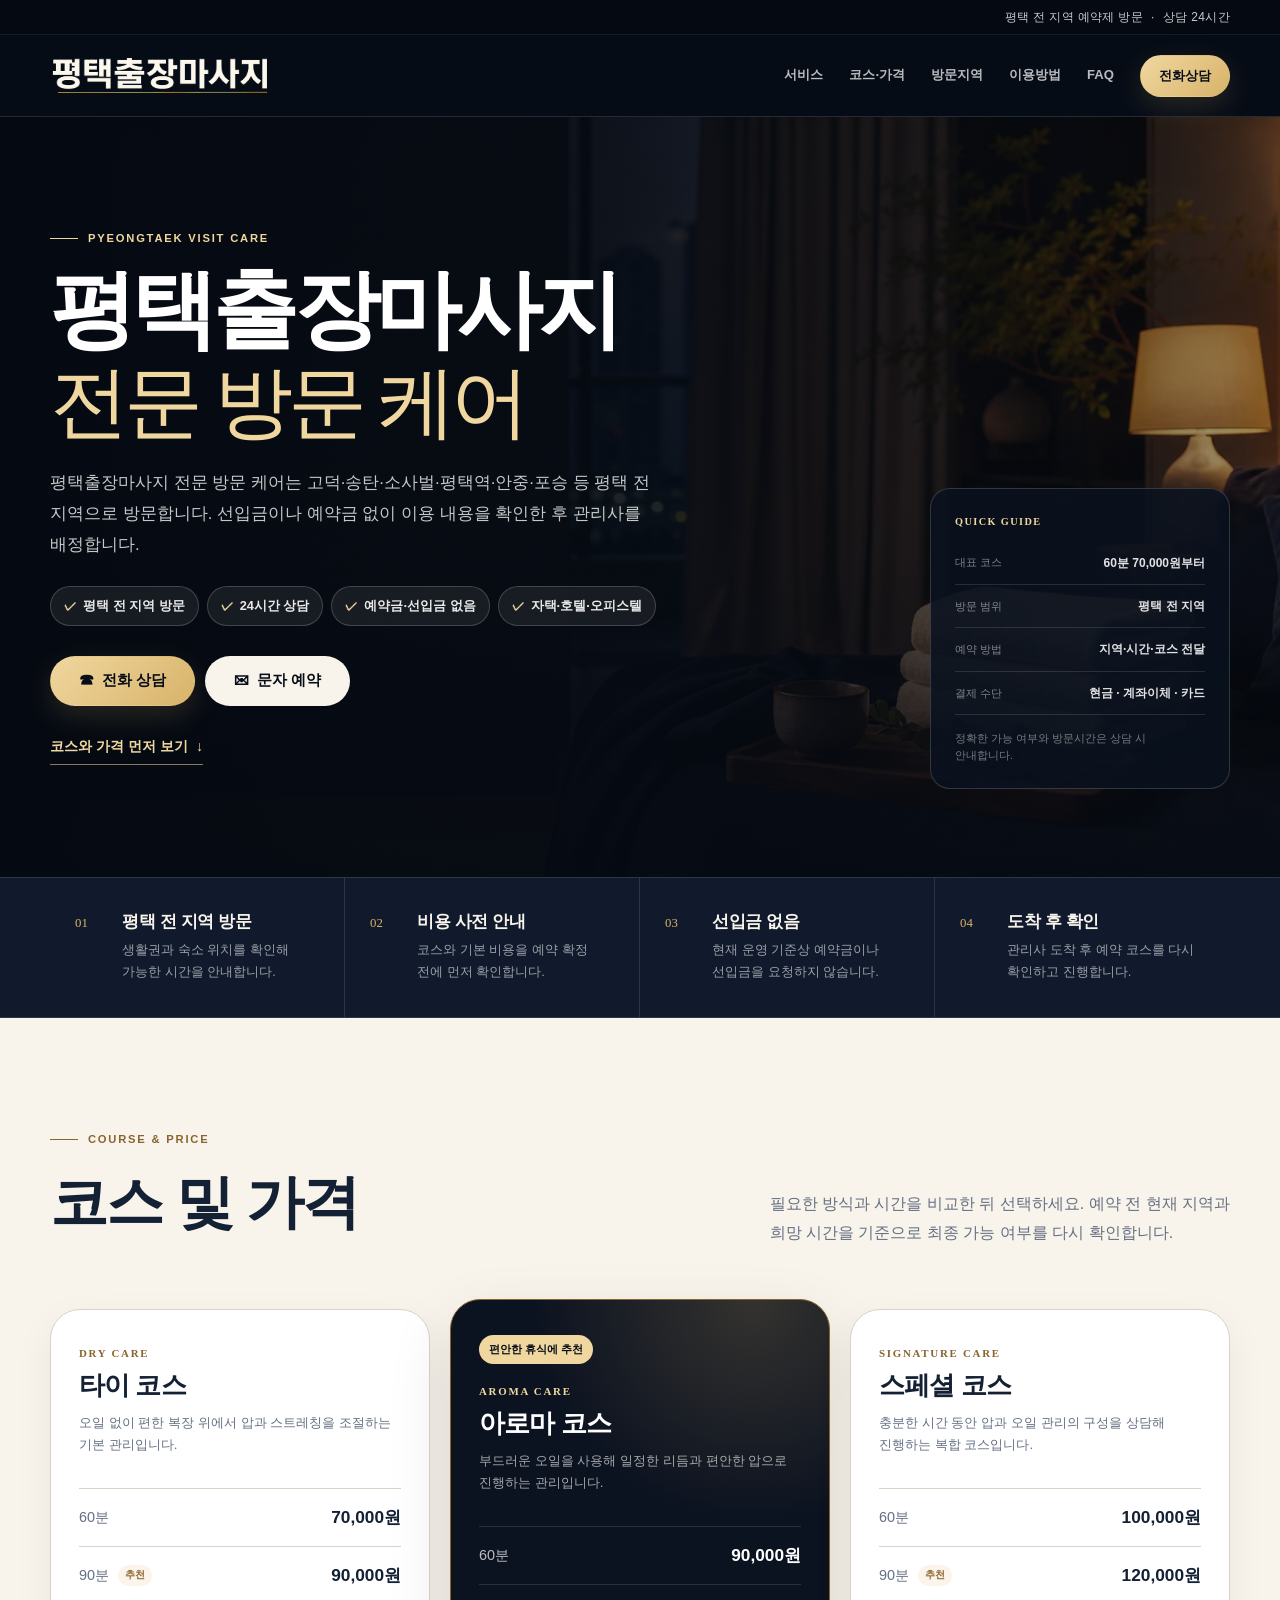
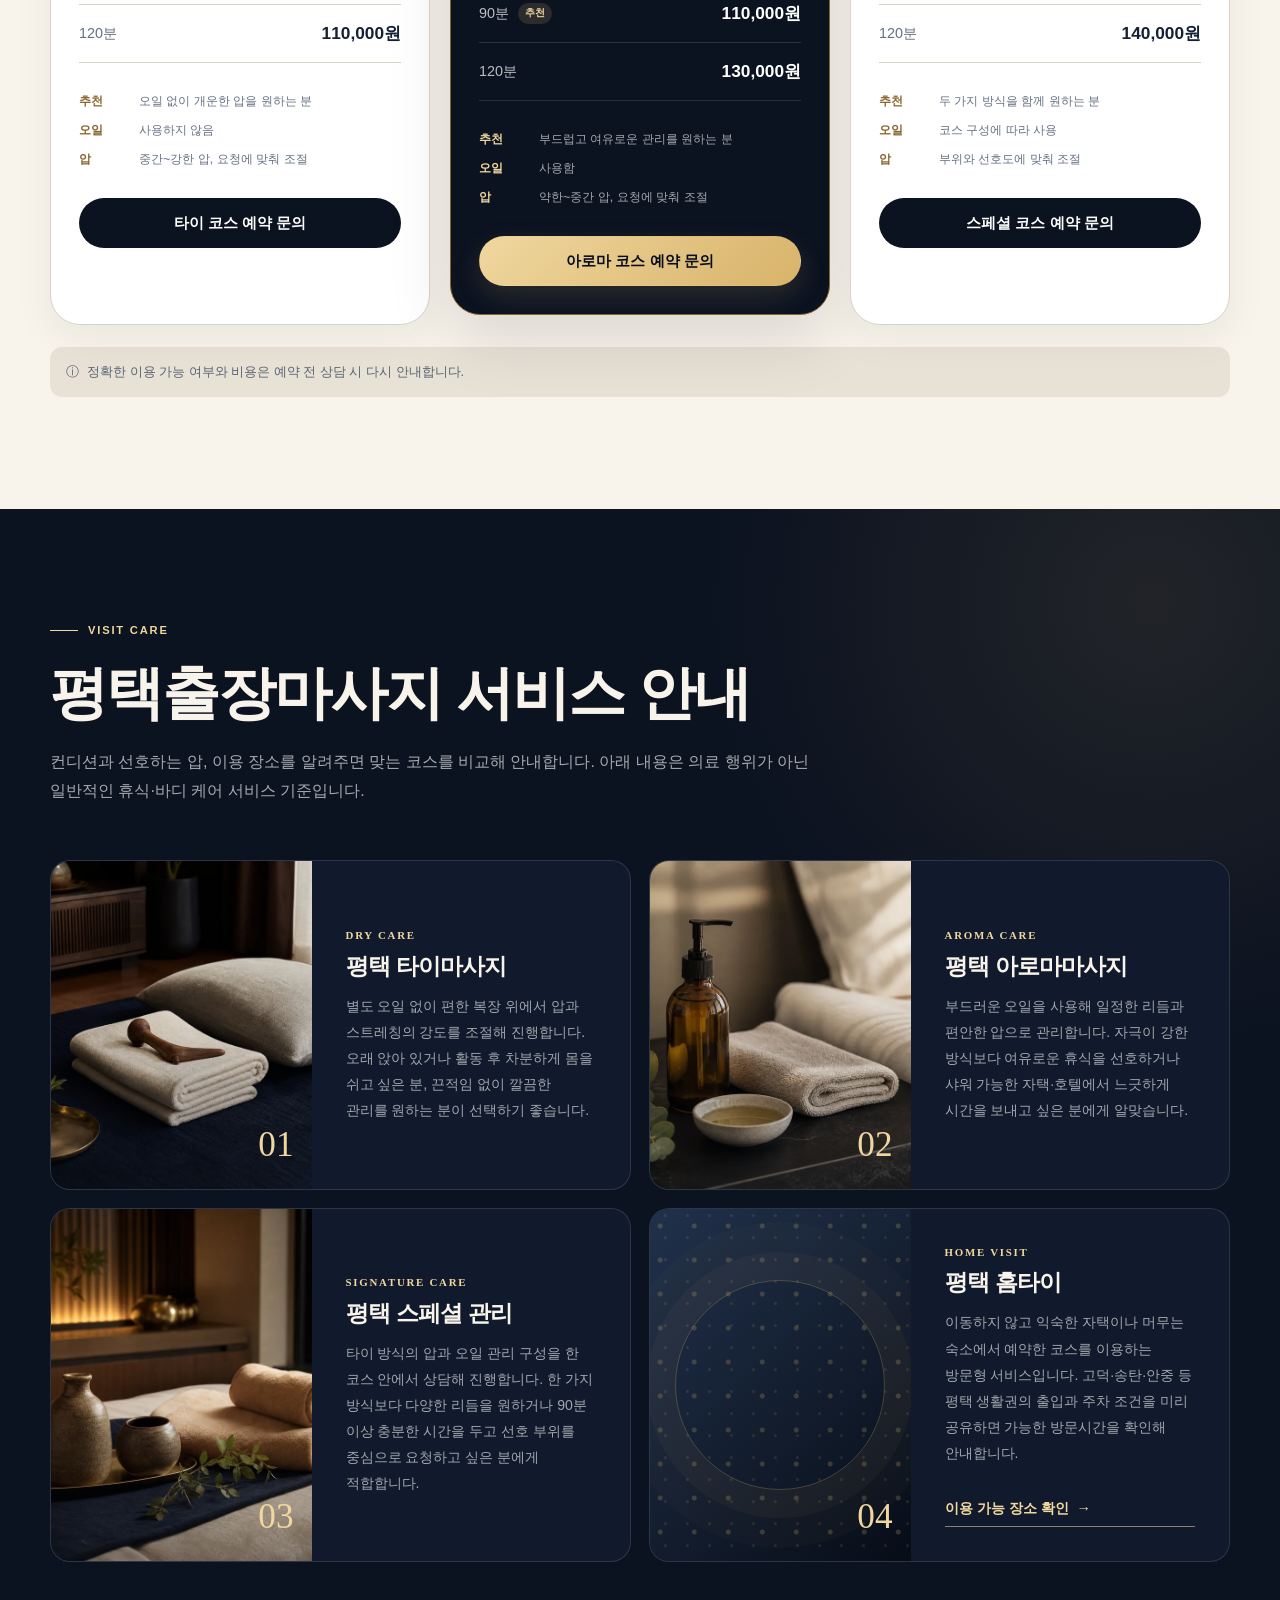
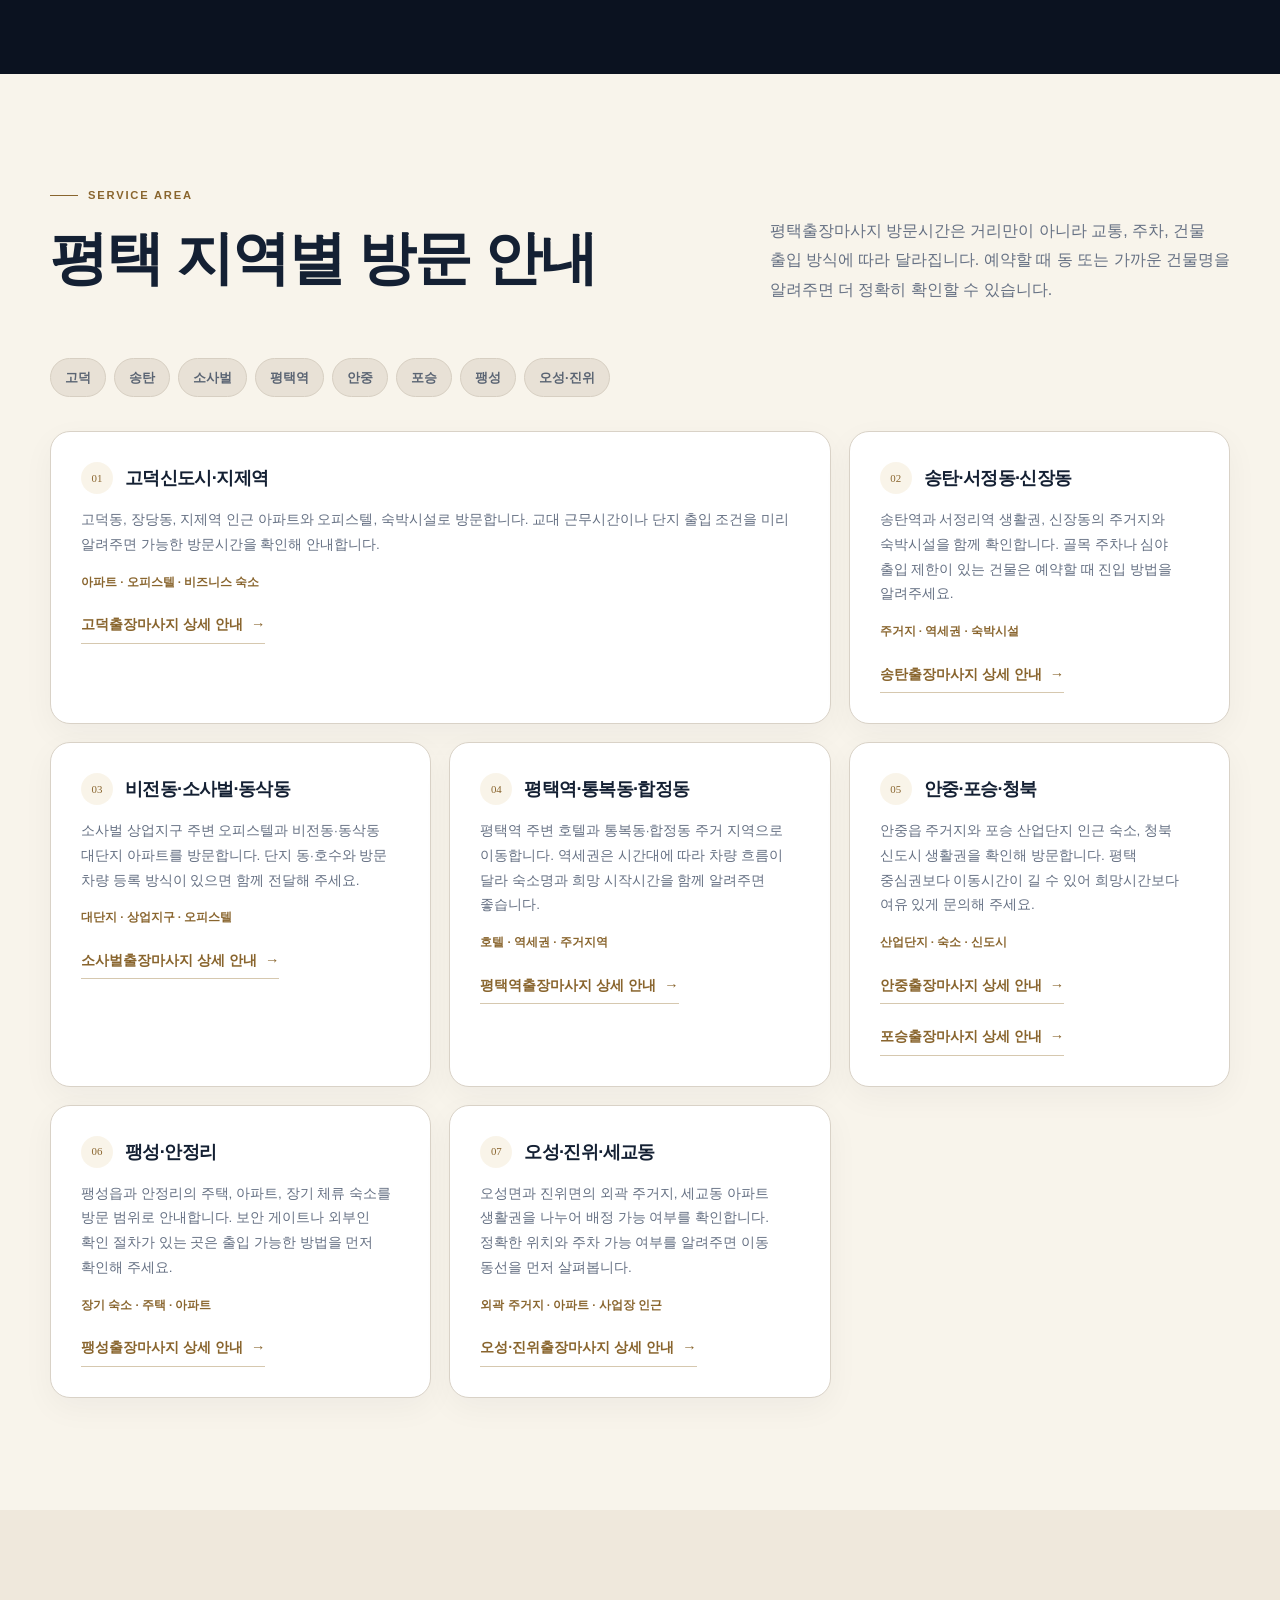
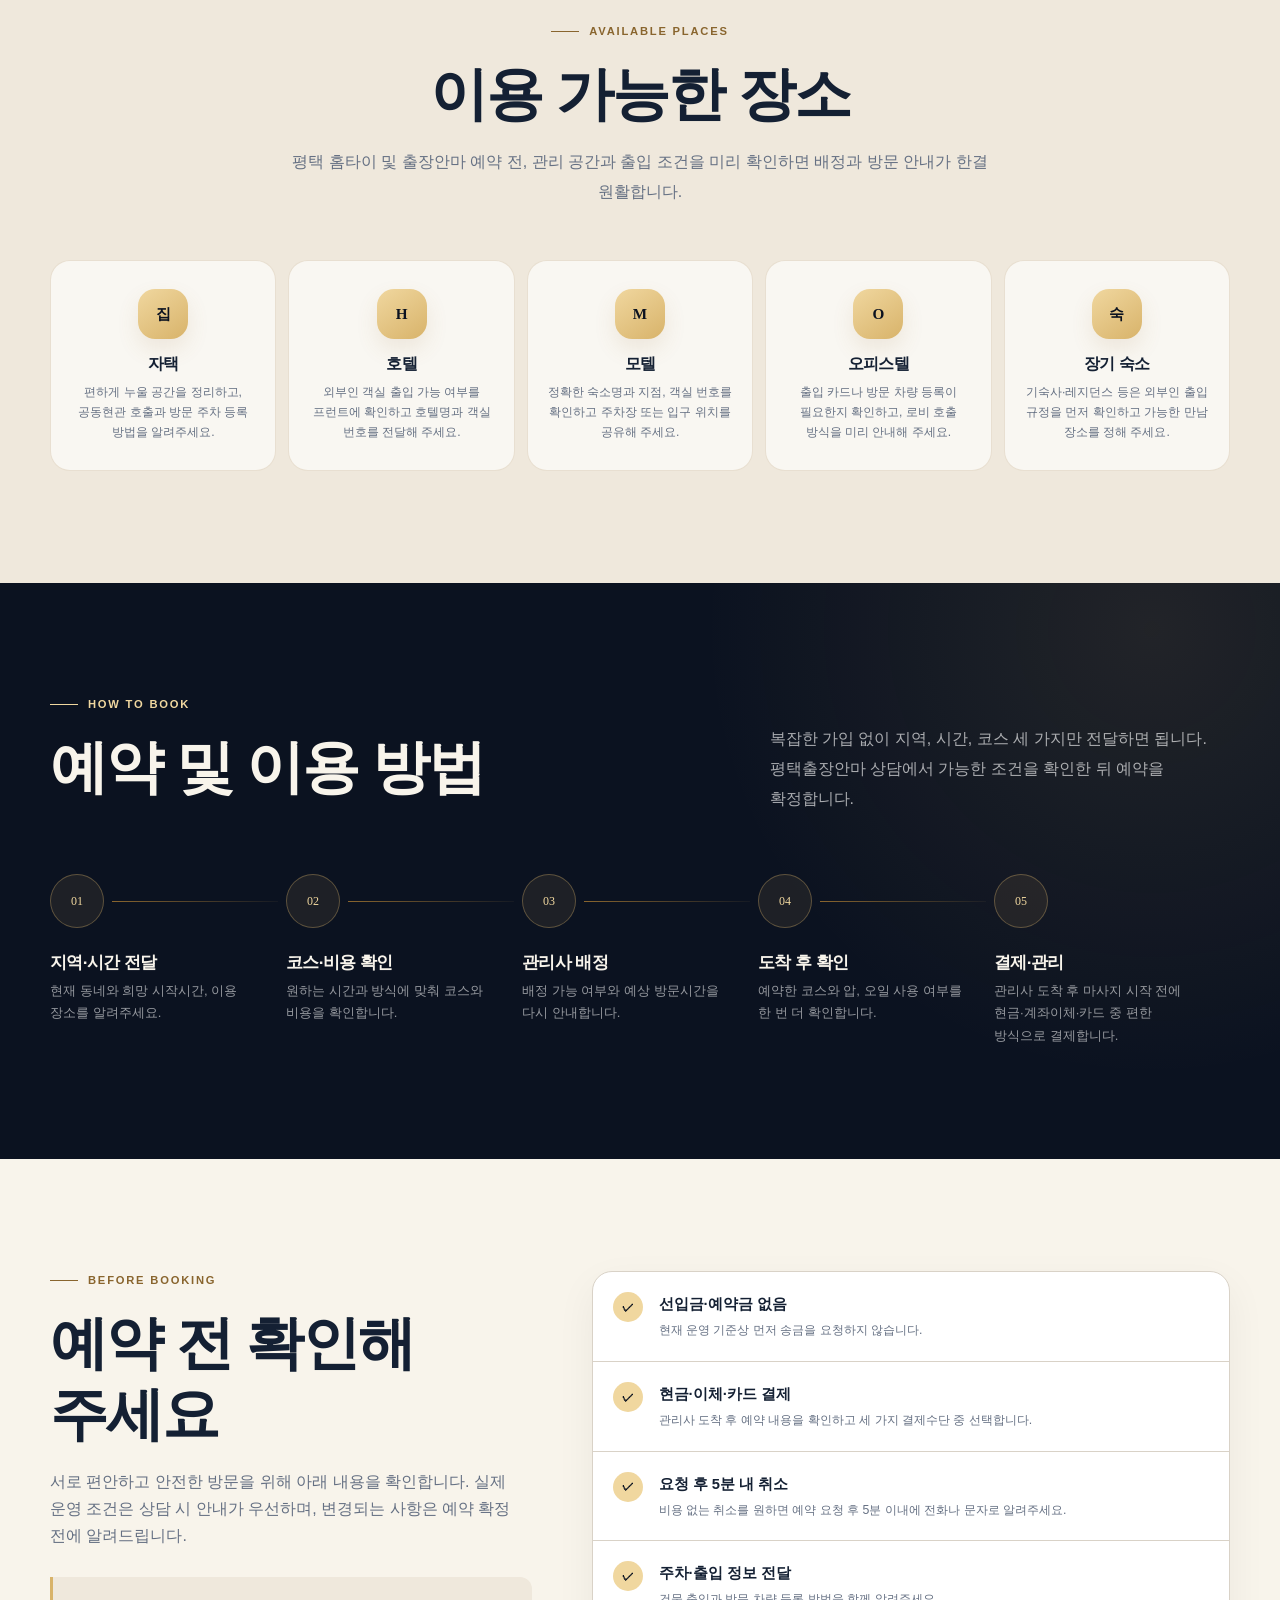
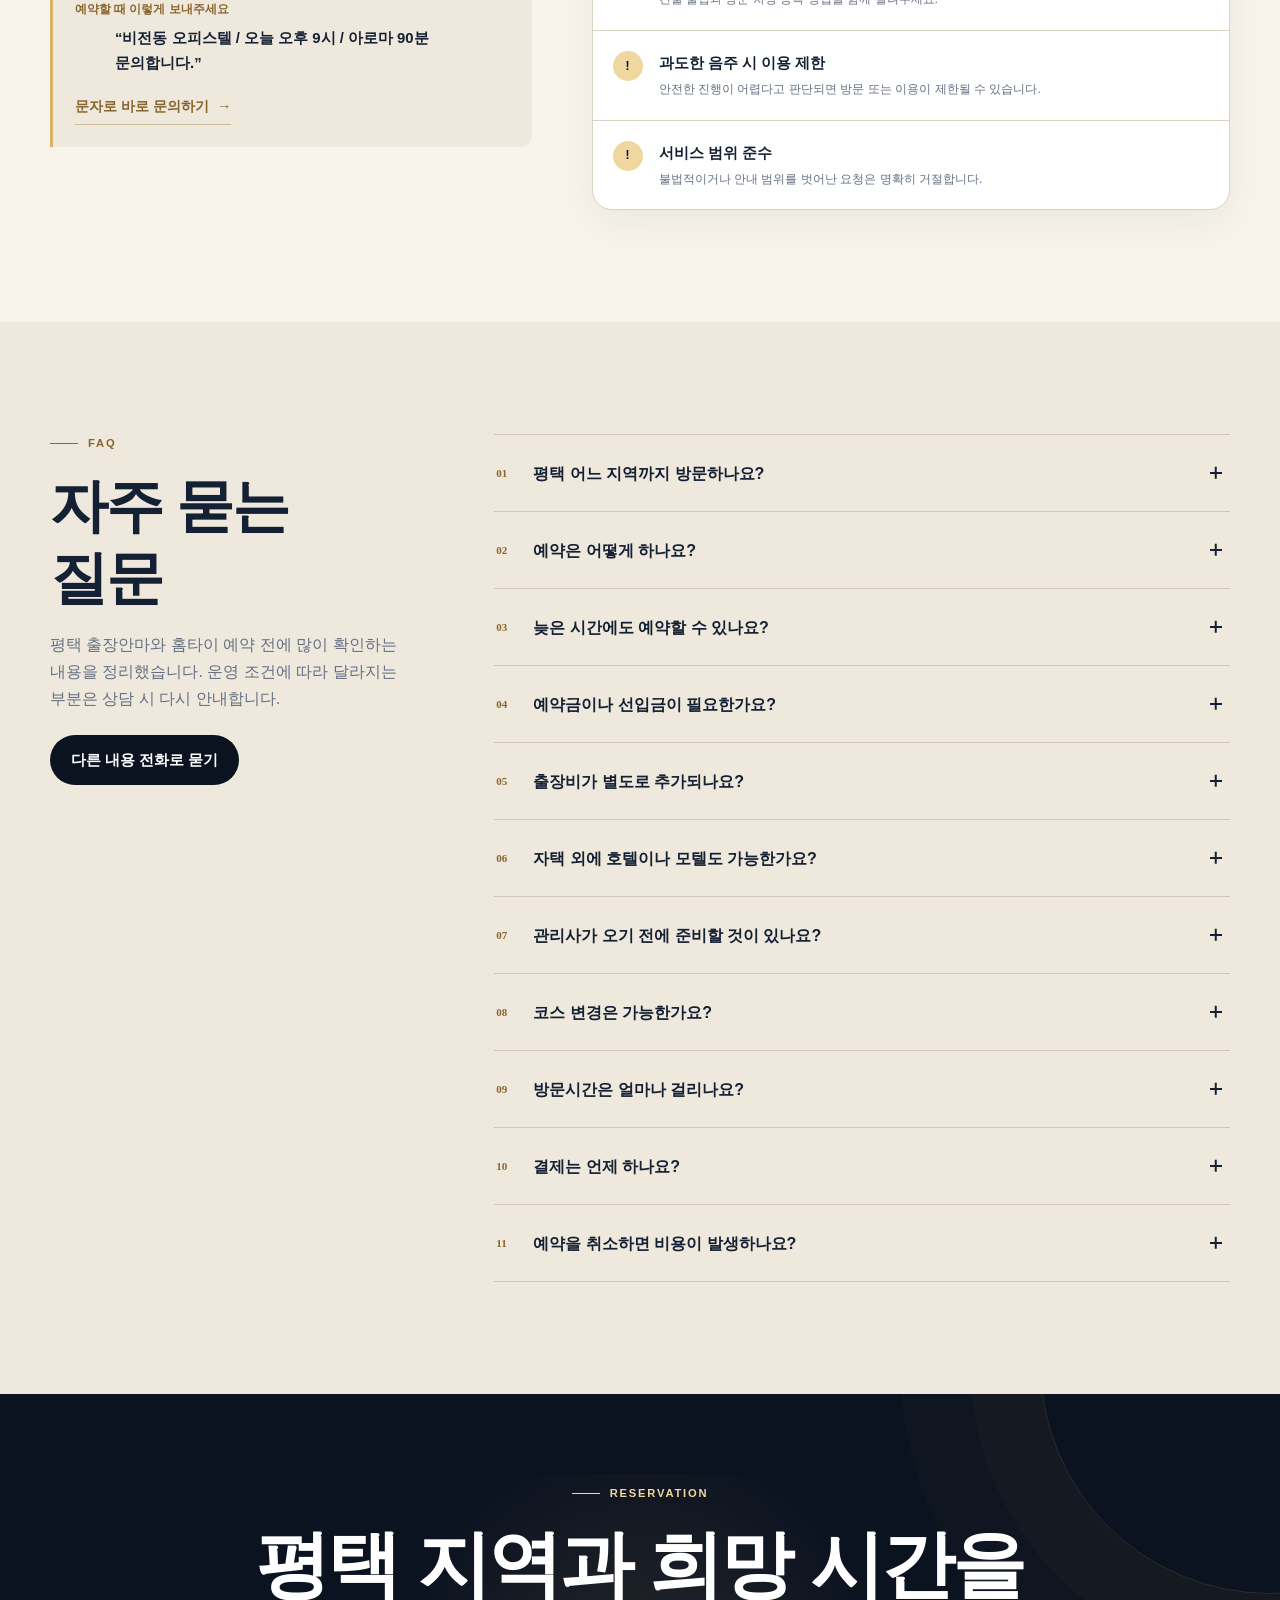
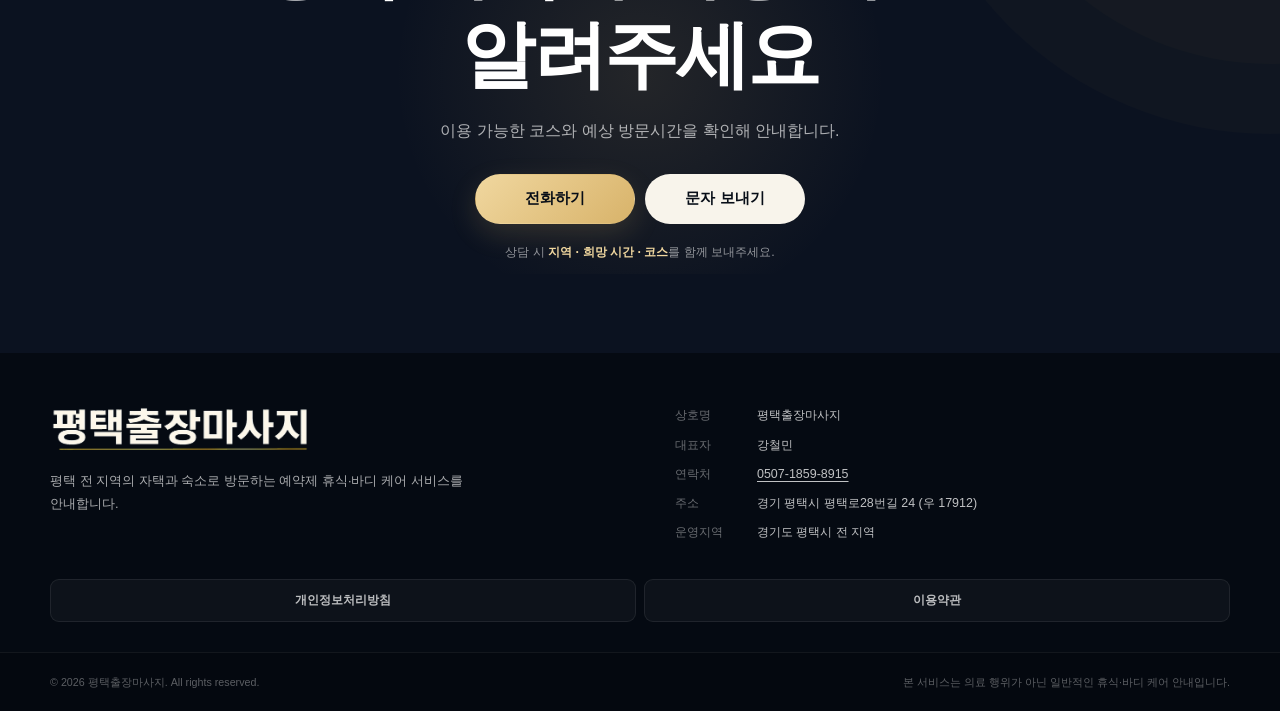
==== commit 676d37db: "Align payment guidance with payment before massage" ====
--- a/index.html
+++ b/index.html
@@ -29,7 +29,7 @@
   <link rel="icon" href="favicon.svg" type="image/svg+xml">
   <link rel="manifest" href="manifest.webmanifest">
   <link rel="preload" href="images/hero.webp" as="image" type="image/webp" fetchpriority="high">
-  <link rel="stylesheet" href="css/style.css?v=20260731-3">
+  <link rel="stylesheet" href="css/style.css?v=20260731-4">
   <script src="js/main.js?v=20260731-2" defer></script>
 
   <script type="application/ld+json" id="structured-data">
@@ -128,7 +128,7 @@
           {
             "@type": "Question",
             "name": "결제는 언제 하나요?",
-            "acceptedAnswer": { "@type": "Answer", "text": "관리사 도착 후 예약한 코스를 확인하고 관리가 끝난 뒤 결제합니다. 현금, 계좌이체, 카드 모두 가능합니다." }
+            "acceptedAnswer": { "@type": "Answer", "text": "관리사 도착 후 예약한 코스를 확인하고 마사지 시작 전에 결제합니다. 현금, 계좌이체, 카드 모두 가능합니다." }
           },
           {
             "@type": "Question",
@@ -460,7 +460,7 @@
           <li><span>02</span><div><h3>코스·비용 확인</h3><p>원하는 시간과 방식에 맞춰 코스와 비용을 확인합니다.</p></div></li>
           <li><span>03</span><div><h3>관리사 배정</h3><p>배정 가능 여부와 예상 방문시간을 다시 안내합니다.</p></div></li>
           <li><span>04</span><div><h3>도착 후 확인</h3><p>예약한 코스와 압, 오일 사용 여부를 한 번 더 확인합니다.</p></div></li>
-          <li><span>05</span><div><h3>관리·결제</h3><p>관리를 진행한 뒤 현금·계좌이체·카드 중 편한 방식으로 결제합니다.</p></div></li>
+          <li><span>05</span><div><h3>결제·관리</h3><p>관리사 도착 후 마사지 시작 전에 현금·계좌이체·카드 중 편한 방식으로 결제합니다.</p></div></li>
         </ol>
       </div>
     </section>
@@ -541,7 +541,7 @@
           </details>
           <details>
             <summary><span>10</span>결제는 언제 하나요?<i aria-hidden="true"></i></summary>
-            <div><p>관리사 도착 후 예약한 코스를 확인하고 관리가 끝난 뒤 결제합니다. 현금, 계좌이체, 카드 모두 가능합니다.</p></div>
+            <div><p>관리사 도착 후 예약한 코스를 확인하고 마사지 시작 전에 결제합니다. 현금, 계좌이체, 카드 모두 가능합니다.</p></div>
           </details>
           <details>
             <summary><span>11</span>예약을 취소하면 비용이 발생하나요?<i aria-hidden="true"></i></summary>
--- a/css/style.css
+++ b/css/style.css
@@ -979,6 +979,65 @@
   margin-top: 14px;
 }
 
+.contextual-links {
+  max-width: 980px;
+  padding: clamp(24px, 4vw, 36px);
+  margin: 0 auto 28px;
+  background: var(--white);
+  border: 1px solid var(--line-light);
+  border-radius: var(--radius);
+  box-shadow: 0 14px 38px rgba(20, 32, 51, 0.06);
+}
+
+.contextual-links h3 {
+  margin: 0 0 10px;
+  color: var(--navy-900);
+  font-size: clamp(1.2rem, 3vw, 1.55rem);
+}
+
+.contextual-links > p {
+  max-width: 760px;
+  margin: 0 0 20px;
+  color: var(--muted);
+  font-size: 0.88rem;
+  line-height: 1.8;
+}
+
+.contextual-link-grid {
+  display: grid;
+  grid-template-columns: repeat(auto-fit, minmax(min(100%, 260px), 1fr));
+  gap: 10px;
+}
+
+.contextual-link-grid a {
+  display: flex;
+  min-height: 54px;
+  align-items: center;
+  justify-content: space-between;
+  padding: 13px 15px;
+  color: var(--navy-800);
+  background: var(--ivory);
+  border: 1px solid var(--line-light);
+  border-radius: 10px;
+  font-size: 0.82rem;
+  font-weight: 750;
+  line-height: 1.45;
+  gap: 12px;
+}
+
+.contextual-link-grid a:hover {
+  color: var(--navy-900);
+  background: var(--ivory-deep);
+  border-color: var(--gold-dark);
+  transform: translateY(-1px);
+}
+
+.contextual-link-grid i {
+  flex: 0 0 auto;
+  color: var(--gold-dark);
+  font-style: normal;
+}
+
 .region-card__heading {
   display: flex;
   margin-bottom: 14px;
